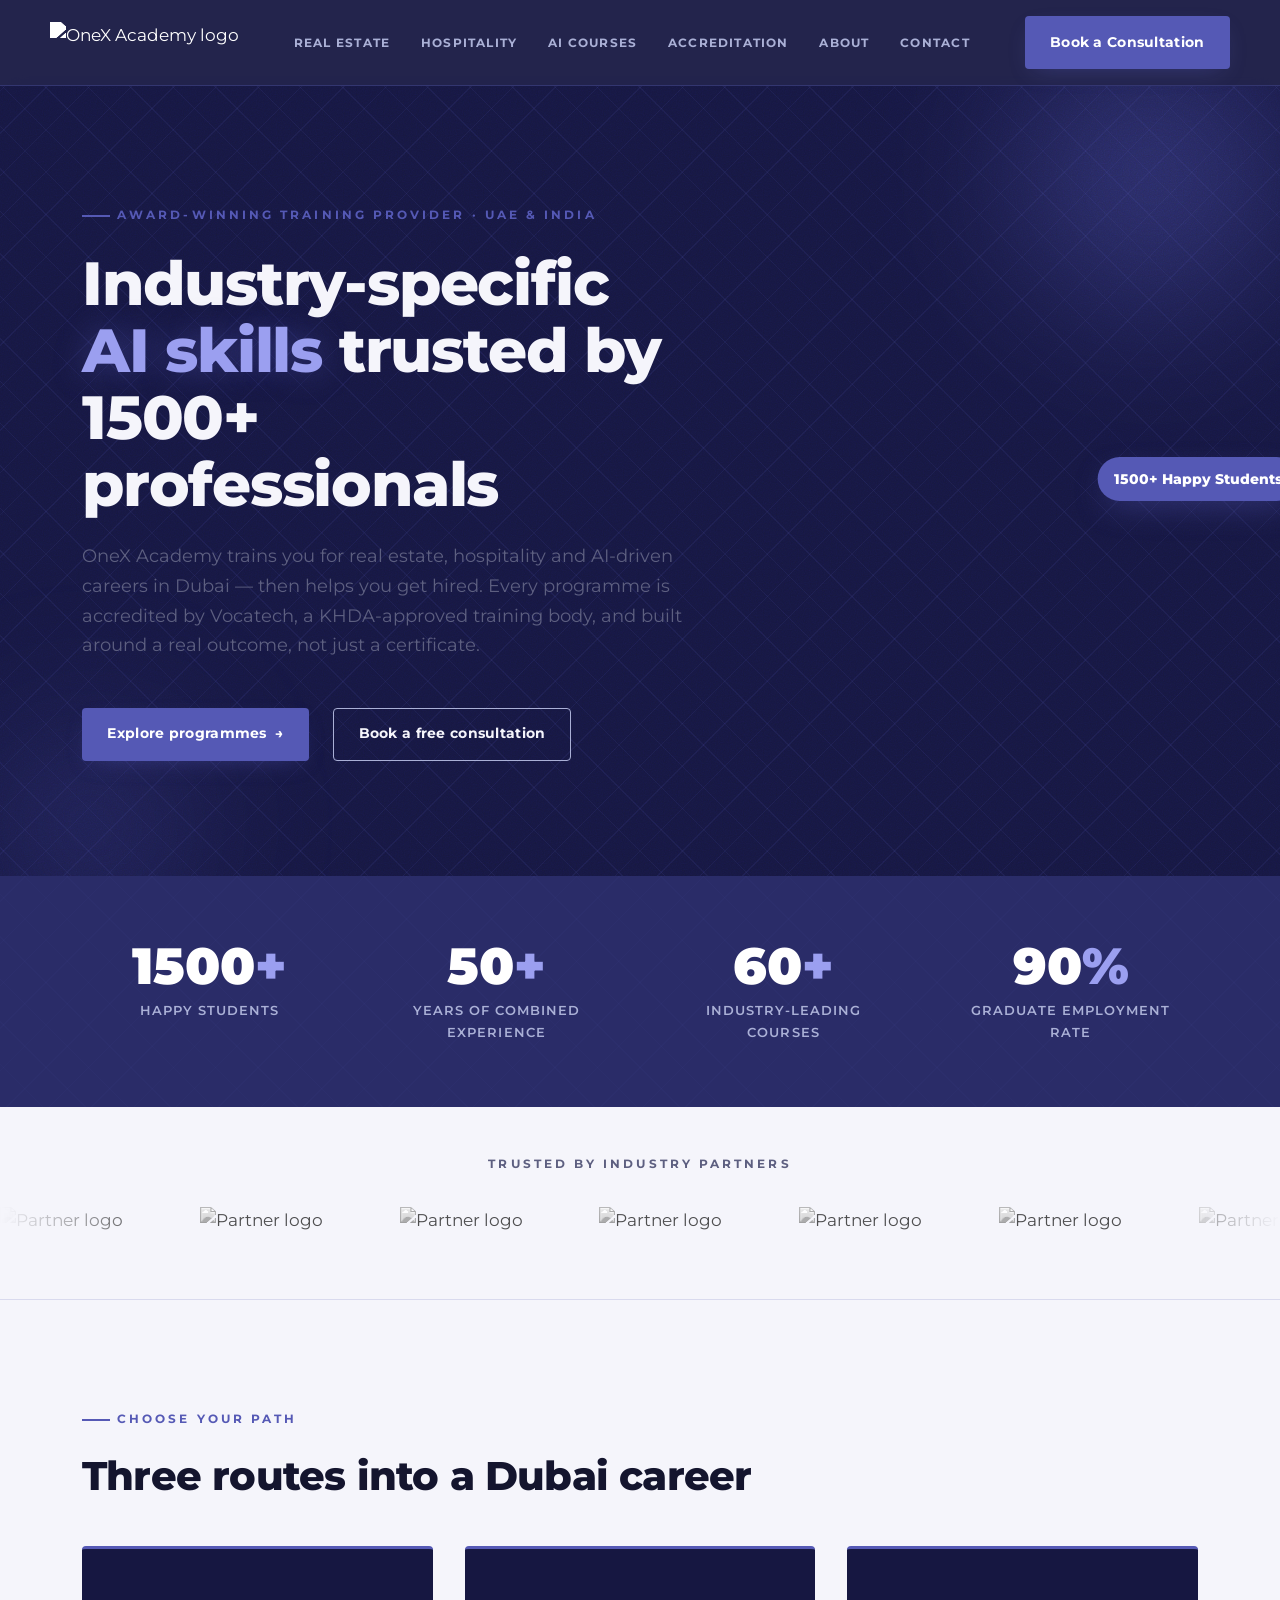
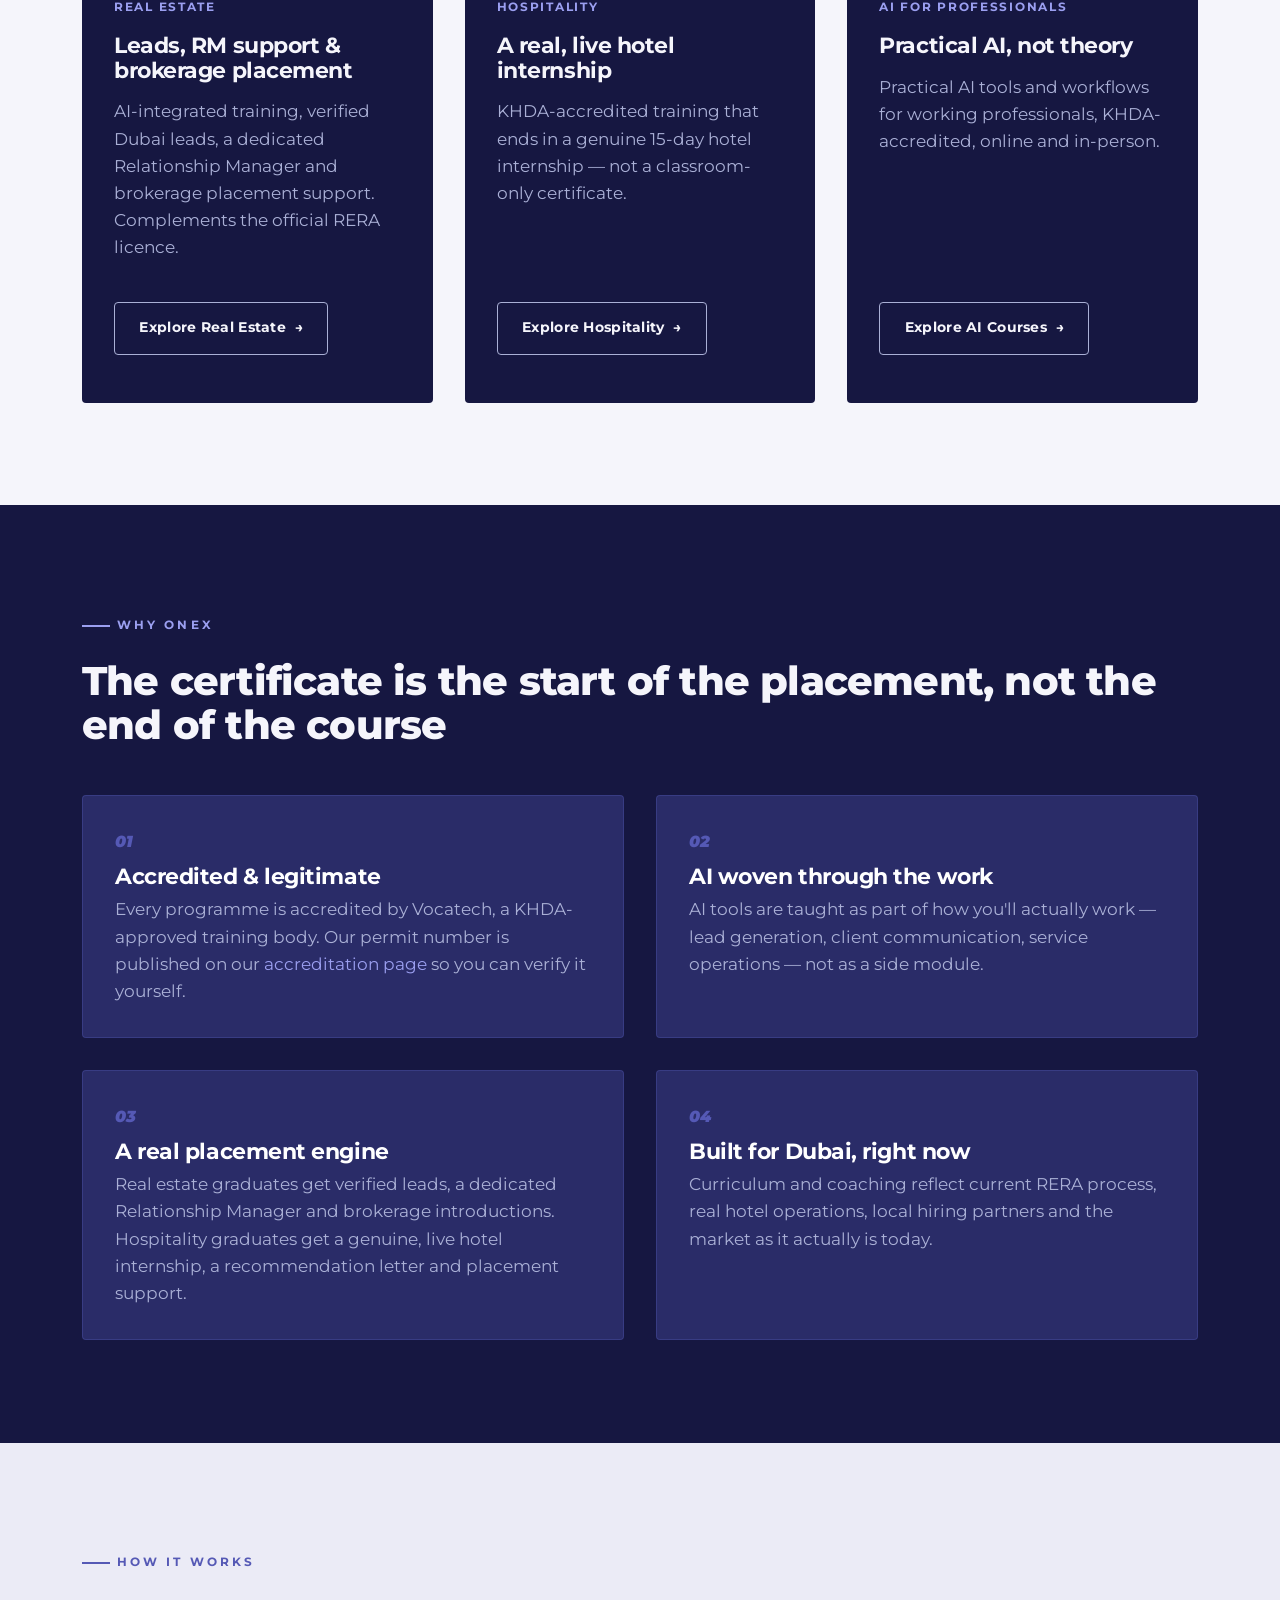
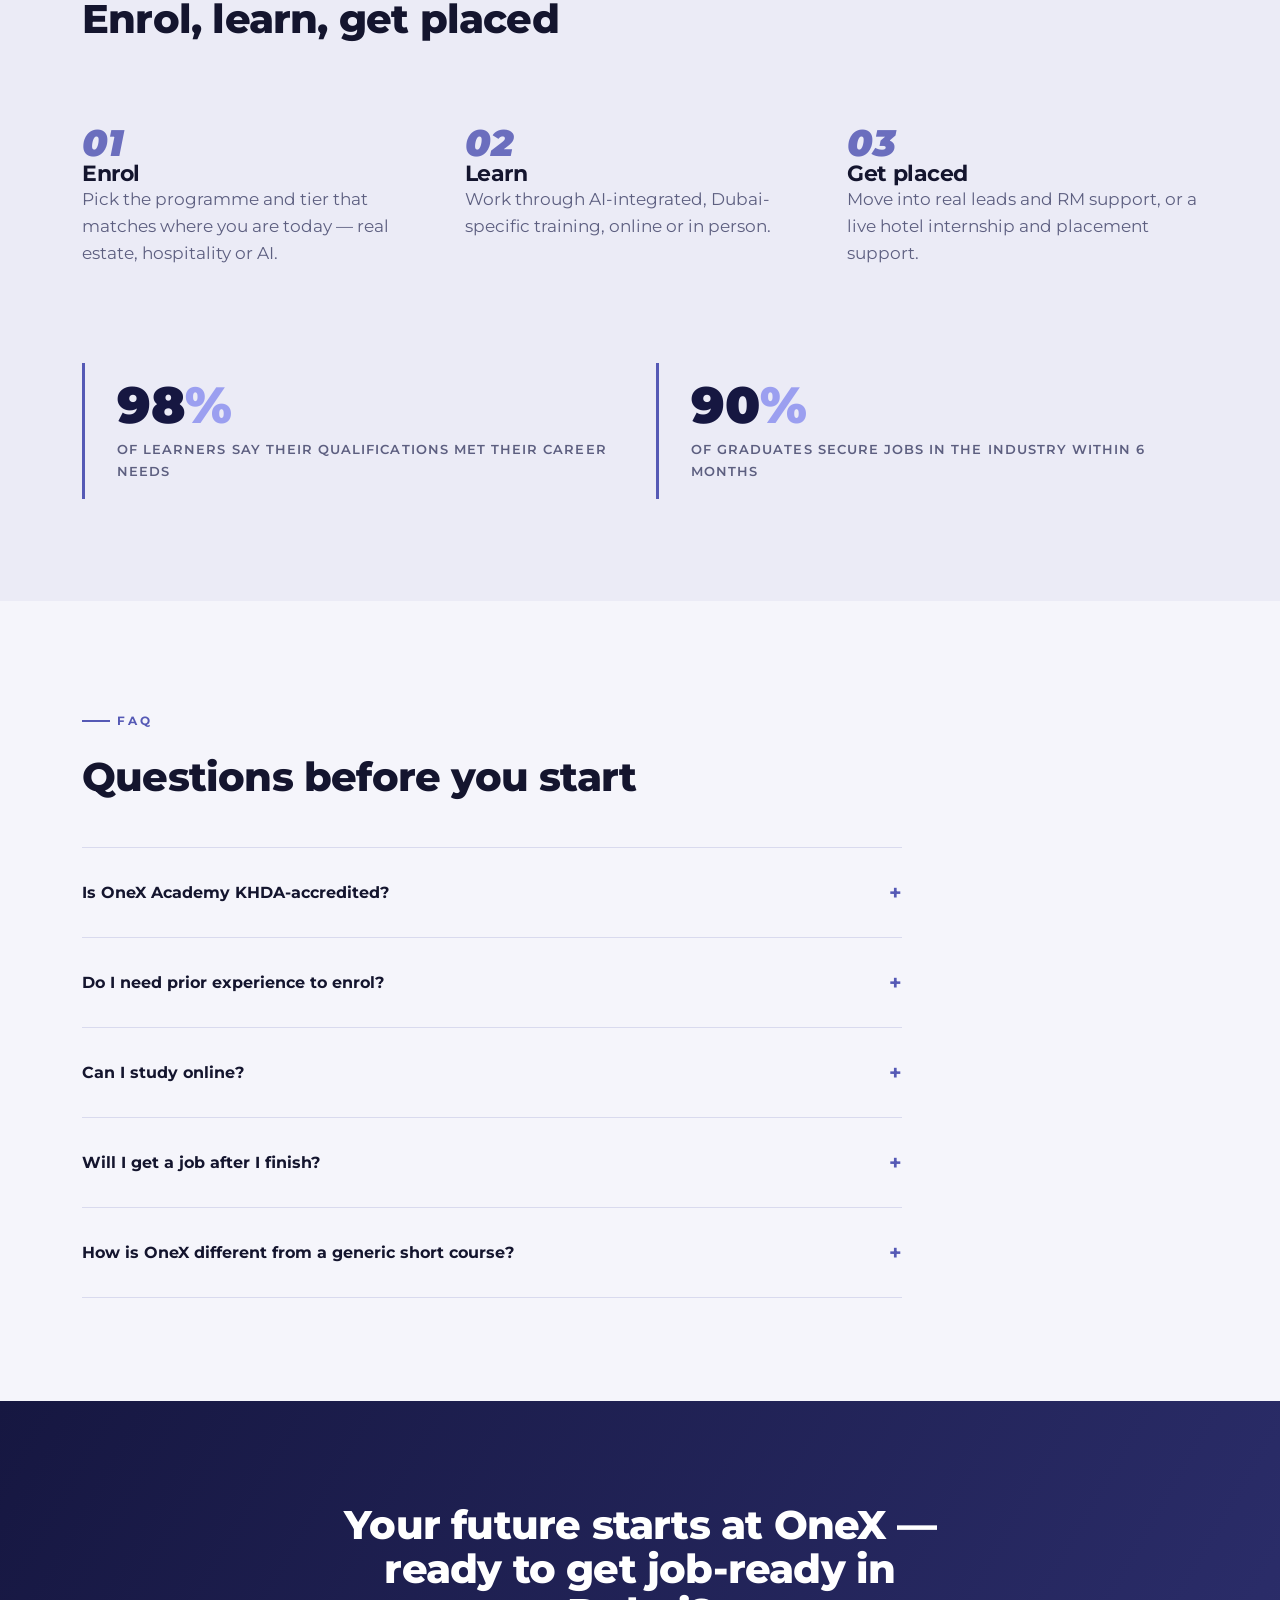
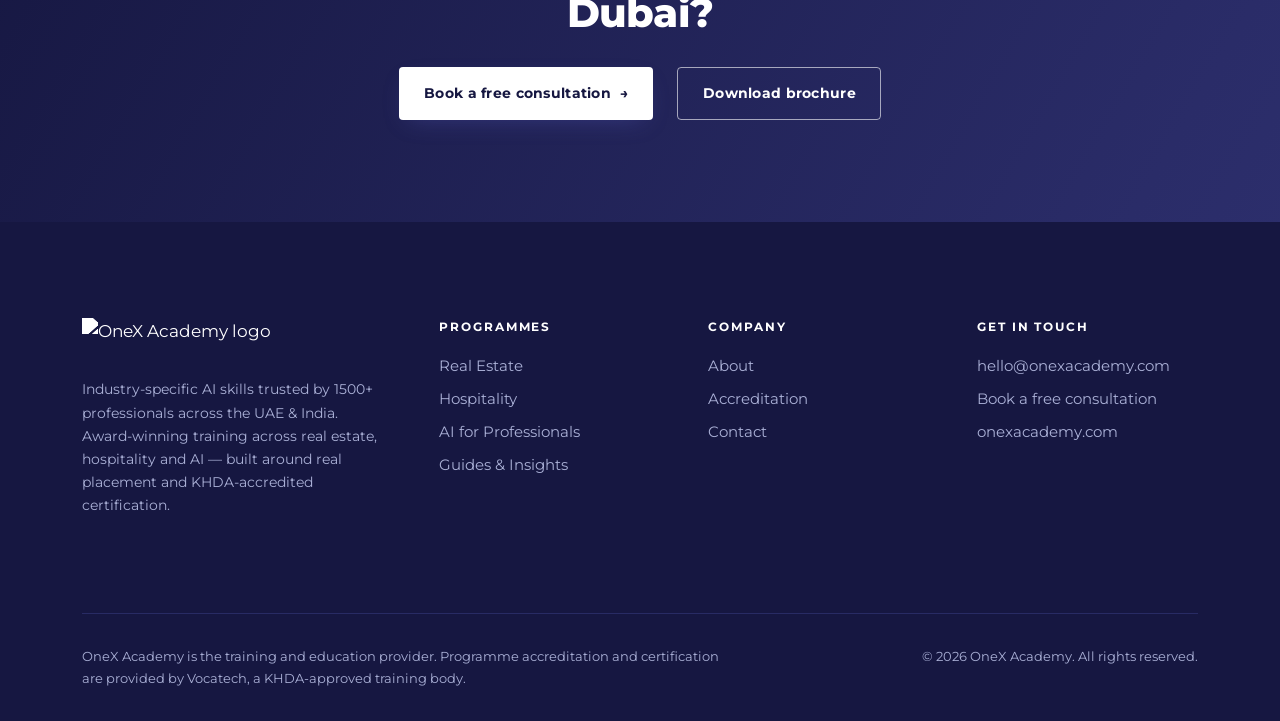
==== index.html @ 69a7a86c "OneX Academy website — brand-aligned static site Co-Authored-By: Claude Fable 5 <noreply@anthropic.c" ====
<!doctype html>
<html lang="en">
<head>
<meta charset="UTF-8">
<meta name="viewport" content="width=device-width, initial-scale=1.0">
<title>OneX Academy | AI-Integrated Career Training in Dubai</title>
<meta name="description" content="Industry-specific AI skills trusted by 1500+ professionals across UAE &amp; India. KHDA-accredited real estate, hospitality &amp; AI programmes built around real placement.">
<link rel="icon" href="https://onexacademy.com/images/favicon.png">
<link rel="stylesheet" href="style.css">
<script src="script.js" defer></script>
</head>
<body>
<a class="skip-link" href="#main">Skip to content</a>
<header class="site-header" data-include="header"></header>

<main id="main">

  <section class="hero">
    <div class="orb orb--1"></div>
    <div class="orb orb--2"></div>
    <div class="container">
      <div class="hero-split">
        <div class="hero-fade">
          <p class="eyebrow">Award-winning training provider &middot; UAE &amp; India</p>
          <h1>Industry-specific <span class="glow">AI skills</span> trusted by 1500+ professionals</h1>
          <p class="lede">OneX Academy trains you for real estate, hospitality and AI-driven careers in Dubai &mdash; then helps you get hired. Every programme is accredited by Vocatech, a KHDA-approved training body, and built around a real outcome, not just a certificate.</p>
          <div class="btn-row">
            <a href="#programmes" class="btn btn--primary">Explore programmes <span class="arrow">&rarr;</span></a>
            <a href="/contact/" class="btn btn--ghost btn--on-ink">Book a free consultation</a>
          </div>
        </div>
        <div class="collage" aria-hidden="true">
          <img src="https://onexacademy.com/images/local-img-1.jpg" alt="OneX Academy learner">
          <img src="https://onexacademy.com/images/local-img-2.jpg" alt="OneX Academy learner">
          <img src="https://onexacademy.com/images/local-img-3.jpg" alt="OneX Academy learner">
          <img src="https://onexacademy.com/images/local-img-4.jpg" alt="OneX Academy learner">
          <span class="collage-chip">1500+ Happy Students</span>
        </div>
      </div>
    </div>
  </section>

  <div class="stats-band">
    <div class="container">
      <div class="stats-grid">
        <div class="stat">
          <span class="stat-num" data-count="1500" data-suffix="+">0</span>
          <div class="stat-label">Happy Students</div>
        </div>
        <div class="stat">
          <span class="stat-num" data-count="50" data-suffix="+">0</span>
          <div class="stat-label">Years of Combined Experience</div>
        </div>
        <div class="stat">
          <span class="stat-num" data-count="60" data-suffix="+">0</span>
          <div class="stat-label">Industry-Leading Courses</div>
        </div>
        <div class="stat">
          <span class="stat-num" data-count="90" data-suffix="%">0</span>
          <div class="stat-label">Graduate Employment Rate</div>
        </div>
      </div>
    </div>
  </div>

  <div class="marquee-section">
    <p class="marquee-label">Trusted by industry partners</p>
    <div class="marquee">
      <div class="marquee-track">
        <img src="https://onexacademy.com/images/logos/2LLGJAN9Su5xnvdP0mO7WaakLE.avif" alt="Partner logo">
        <img src="https://onexacademy.com/images/logos/7DYwZzsOD9w3nuNopQseDdRPol0.avif" alt="Partner logo">
        <img src="https://onexacademy.com/images/logos/7okPY9uLtaUABIa65fkbFcCZ5M.avif" alt="Partner logo">
        <img src="https://onexacademy.com/images/logos/HprYo8qXD6JAEGd5ZKyovMvhvQ.avif" alt="Partner logo">
        <img src="https://onexacademy.com/images/logos/RRk6A4hr2C3kpwdjB2HQjfJCi8c.avif" alt="Partner logo">
        <img src="https://onexacademy.com/images/logos/VwDMI57fQbafTIJjmjP9JDM3e4.avif" alt="Partner logo">
        <img src="https://onexacademy.com/images/logos/i9Lo1n9FhMLwgrqH4W34dITZVe0.avif" alt="Partner logo">
        <img src="https://onexacademy.com/images/logos/pnt0dQxakAoWfk3PSXh8glV2jF8.avif" alt="Partner logo">
        <img src="https://onexacademy.com/images/logos/r4QSqPxVKUVqkVQyEAzOQJcaE.avif" alt="Partner logo">
        <img src="https://onexacademy.com/images/logos/2LLGJAN9Su5xnvdP0mO7WaakLE.avif" alt="" aria-hidden="true">
        <img src="https://onexacademy.com/images/logos/7DYwZzsOD9w3nuNopQseDdRPol0.avif" alt="" aria-hidden="true">
        <img src="https://onexacademy.com/images/logos/7okPY9uLtaUABIa65fkbFcCZ5M.avif" alt="" aria-hidden="true">
        <img src="https://onexacademy.com/images/logos/HprYo8qXD6JAEGd5ZKyovMvhvQ.avif" alt="" aria-hidden="true">
        <img src="https://onexacademy.com/images/logos/RRk6A4hr2C3kpwdjB2HQjfJCi8c.avif" alt="" aria-hidden="true">
        <img src="https://onexacademy.com/images/logos/VwDMI57fQbafTIJjmjP9JDM3e4.avif" alt="" aria-hidden="true">
        <img src="https://onexacademy.com/images/logos/i9Lo1n9FhMLwgrqH4W34dITZVe0.avif" alt="" aria-hidden="true">
        <img src="https://onexacademy.com/images/logos/pnt0dQxakAoWfk3PSXh8glV2jF8.avif" alt="" aria-hidden="true">
        <img src="https://onexacademy.com/images/logos/r4QSqPxVKUVqkVQyEAzOQJcaE.avif" alt="" aria-hidden="true">
      </div>
    </div>
  </div>

  <section id="programmes" class="reveal">
    <div class="container">
      <p class="eyebrow">Choose your path</p>
      <h2>Three routes into a Dubai career</h2>
      <div class="grid grid--3 reveal-stagger is-visible" style="margin-top:var(--sp-6);">
        <article class="program-card">
          <span class="tag">Real Estate</span>
          <h3>Leads, RM support &amp; brokerage placement</h3>
          <p>AI-integrated training, verified Dubai leads, a dedicated Relationship Manager and brokerage placement support. Complements the official RERA licence.</p>
          <a href="/real-estate-courses-dubai/" class="btn btn--ghost btn--on-ink">Explore Real Estate <span class="arrow">&rarr;</span></a>
        </article>
        <article class="program-card">
          <span class="tag">Hospitality</span>
          <h3>A real, live hotel internship</h3>
          <p>KHDA-accredited training that ends in a genuine 15-day hotel internship &mdash; not a classroom-only certificate.</p>
          <a href="/hospitality-course-dubai/" class="btn btn--ghost btn--on-ink">Explore Hospitality <span class="arrow">&rarr;</span></a>
        </article>
        <article class="program-card">
          <span class="tag">AI for Professionals</span>
          <h3>Practical AI, not theory</h3>
          <p>Practical AI tools and workflows for working professionals, KHDA-accredited, online and in-person.</p>
          <a href="/ai-courses-dubai/" class="btn btn--ghost btn--on-ink">Explore AI Courses <span class="arrow">&rarr;</span></a>
        </article>
      </div>
    </div>
  </section>

  <section class="section--ink reveal">
    <div class="container">
      <p class="eyebrow">Why OneX</p>
      <h2>The certificate is the start of the placement, not the end of the course</h2>
      <div class="grid grid--2 reveal-stagger is-visible" style="margin-top:var(--sp-6);">
        <div class="pillar" style="background:var(--ink-2);border-color:rgba(85,89,181,0.35);">
          <span class="num">01</span>
          <h3 style="color:#fff;">Accredited &amp; legitimate</h3>
          <p style="color:var(--muted-on-ink);">Every programme is accredited by Vocatech, a KHDA-approved training body. Our permit number is published on our <a href="/accreditation/" style="color:var(--accent-light);">accreditation page</a> so you can verify it yourself.</p>
        </div>
        <div class="pillar" style="background:var(--ink-2);border-color:rgba(85,89,181,0.35);">
          <span class="num">02</span>
          <h3 style="color:#fff;">AI woven through the work</h3>
          <p style="color:var(--muted-on-ink);">AI tools are taught as part of how you'll actually work &mdash; lead generation, client communication, service operations &mdash; not as a side module.</p>
        </div>
        <div class="pillar" style="background:var(--ink-2);border-color:rgba(85,89,181,0.35);">
          <span class="num">03</span>
          <h3 style="color:#fff;">A real placement engine</h3>
          <p style="color:var(--muted-on-ink);">Real estate graduates get verified leads, a dedicated Relationship Manager and brokerage introductions. Hospitality graduates get a genuine, live hotel internship, a recommendation letter and placement support.</p>
        </div>
        <div class="pillar" style="background:var(--ink-2);border-color:rgba(85,89,181,0.35);">
          <span class="num">04</span>
          <h3 style="color:#fff;">Built for Dubai, right now</h3>
          <p style="color:var(--muted-on-ink);">Curriculum and coaching reflect current RERA process, real hotel operations, local hiring partners and the market as it actually is today.</p>
        </div>
      </div>
    </div>
  </section>

  <section class="section--sand2 reveal">
    <div class="container">
      <p class="eyebrow">How it works</p>
      <h2>Enrol, learn, get placed</h2>
      <div class="steps" style="margin-top:var(--sp-7);">
        <div class="step">
          <h3>Enrol</h3>
          <p style="color:var(--muted-on-paper);">Pick the programme and tier that matches where you are today &mdash; real estate, hospitality or AI.</p>
        </div>
        <div class="step">
          <h3>Learn</h3>
          <p style="color:var(--muted-on-paper);">Work through AI-integrated, Dubai-specific training, online or in person.</p>
        </div>
        <div class="step">
          <h3>Get placed</h3>
          <p style="color:var(--muted-on-paper);">Move into real leads and RM support, or a live hotel internship and placement support.</p>
        </div>
      </div>

      <div class="grid grid--2" style="margin-top:var(--sp-7);">
        <div class="stat" style="text-align:left;border-left:3px solid var(--accent);padding-left:var(--sp-5);">
          <span class="stat-num" data-count="98" data-suffix="%" style="color:var(--ink);">0</span>
          <div class="stat-label" style="color:var(--muted-on-paper);">Of learners say their qualifications met their career needs</div>
        </div>
        <div class="stat" style="text-align:left;border-left:3px solid var(--accent);padding-left:var(--sp-5);">
          <span class="stat-num" data-count="90" data-suffix="%" style="color:var(--ink);">0</span>
          <div class="stat-label" style="color:var(--muted-on-paper);">Of graduates secure jobs in the industry within 6 months</div>
        </div>
      </div>
    </div>
  </section>

  <section class="reveal">
    <div class="container">
      <p class="eyebrow">FAQ</p>
      <h2>Questions before you start</h2>
      <div class="faq" style="margin-top:var(--sp-6);">
        <div class="faq-item" data-open="false">
          <button class="faq-q"><span>Is OneX Academy KHDA-accredited?</span><span class="plus">+</span></button>
          <div class="faq-a"><p>Yes. Programmes are accredited by Vocatech, a KHDA-approved training body. See our accreditation page for the permit number and full detail.</p></div>
        </div>
        <div class="faq-item" data-open="false">
          <button class="faq-q"><span>Do I need prior experience to enrol?</span><span class="plus">+</span></button>
          <div class="faq-a"><p>No. Our entry-level programmes in real estate and hospitality are built for career-changers with no prior industry background.</p></div>
        </div>
        <div class="faq-item" data-open="false">
          <button class="faq-q"><span>Can I study online?</span><span class="plus">+</span></button>
          <div class="faq-a"><p>Most programmes have an online or hybrid option. The Real Estate In-Person Intensive and the Hotel Career Immersion require time on the ground in Dubai.</p></div>
        </div>
        <div class="faq-item" data-open="false">
          <button class="faq-q"><span>Will I get a job after I finish?</span><span class="plus">+</span></button>
          <div class="faq-a"><p>We don't guarantee jobs, deals or income. What we provide is real placement support &mdash; verified leads and a Relationship Manager for real estate, a live internship and recommendation letter for hospitality &mdash; designed to put you in the strongest possible position.</p></div>
        </div>
        <div class="faq-item" data-open="false">
          <button class="faq-q"><span>How is OneX different from a generic short course?</span><span class="plus">+</span></button>
          <div class="faq-a"><p>Most KHDA short courses stop at the certificate. OneX pairs the certificate with a real placement mechanism &mdash; leads and RM support, or a live hotel internship &mdash; so the programme doesn't end when the course does.</p></div>
        </div>
      </div>
    </div>
  </section>

  <section class="cta-band reveal">
    <div class="container">
      <h2>Your future starts at OneX &mdash; ready to get job-ready in Dubai?</h2>
      <div class="btn-row">
        <a href="/contact/" class="btn btn--primary">Book a free consultation <span class="arrow">&rarr;</span></a>
        <a href="/contact/" class="btn btn--ghost">Download brochure</a>
      </div>
    </div>
  </section>

</main>

<footer class="site-footer" data-include="footer"></footer>
</body>
</html>
---- style.css ----
/* ==========================================================================
   OneX Academy — Design System v2 (live-brand aligned)
   Brand: ONE-X ACADEMY wordmark, deep indigo palette from onexacademy.com
   (#161741 / #2a2c68 / #3e418f / #5559b5), Montserrat.
   Aesthetic: kinetic editorial — animated counters, marquees, glow accents.
   ========================================================================== */

@import url('https://fonts.googleapis.com/css2?family=Montserrat:ital,wght@0,300;0,400;0,500;0,600;0,700;0,800;0,900;1,400;1,600&display=swap');

:root {
  /* Palette — from onexacademy.com :root */
  --ink: #161741;
  --ink-2: #2a2c68;
  --ink-3: #3e418f;
  --accent: #5559b5;
  --accent-light: #9b9ff0;
  --accent-glow: rgba(85, 89, 181, 0.45);
  --paper: #f5f5fb;
  --paper-2: #ebebf6;
  --paper-3: #d9daee;
  --ink-text: #14152e;
  --paper-text: #f5f5fb;
  --muted-on-ink: #aab0d6;
  --muted-on-paper: #5d5f80;

  /* Type */
  --font-display: 'Montserrat', ui-sans-serif, system-ui, sans-serif;
  --font-body: 'Montserrat', ui-sans-serif, system-ui, sans-serif;

  /* Spacing scale */
  --sp-1: 0.25rem;
  --sp-2: 0.5rem;
  --sp-3: 1rem;
  --sp-4: 1.5rem;
  --sp-5: 2rem;
  --sp-6: 3rem;
  --sp-7: 4.5rem;
  --sp-8: 6rem;
  --sp-9: 8rem;

  --section-pad: clamp(4rem, 8vw, 8rem);
  --container-w: 1180px;

  --radius: 4px;
  --ease: cubic-bezier(0.16, 1, 0.3, 1);

  /* decorative grid + grain, CSS-only (no image assets) */
  --lattice:
    repeating-linear-gradient(45deg, rgba(85,89,181,0.10) 0 1px, transparent 1px 30px),
    repeating-linear-gradient(-45deg, rgba(85,89,181,0.10) 0 1px, transparent 1px 30px);
  --grain: url("data:image/svg+xml,%3Csvg xmlns='http://www.w3.org/2000/svg' width='140' height='140'%3E%3Cfilter id='n'%3E%3CfeTurbulence type='fractalNoise' baseFrequency='0.85' numOctaves='2' stitchTiles='stitch'/%3E%3C/filter%3E%3Crect width='100%25' height='100%25' filter='url(%23n)'/%3E%3C/svg%3E");
}

/* ---------- reset ---------- */
*, *::before, *::after { box-sizing: border-box; }
html { scroll-behavior: smooth; }
body {
  margin: 0;
  font-family: var(--font-body);
  background: var(--paper);
  color: var(--ink-text);
  line-height: 1.65;
  font-size: 16.5px;
  -webkit-font-smoothing: antialiased;
  overflow-x: hidden;
}
img { max-width: 100%; display: block; }
a { color: inherit; text-decoration: none; }
ul { margin: 0; padding: 0; list-style: none; }
h1, h2, h3, h4 { font-family: var(--font-display); margin: 0; font-weight: 800; letter-spacing: -0.02em; line-height: 1.1; }
p { margin: 0 0 var(--sp-4); }
button { font-family: inherit; cursor: pointer; }

.container { max-width: var(--container-w); margin: 0 auto; padding: 0 var(--sp-5); }
@media (max-width: 640px) { .container { padding: 0 var(--sp-4); } }

section { padding: var(--section-pad) 0; position: relative; }

.section--ink { background: var(--ink); color: var(--paper-text); }
.section--sand2 { background: var(--paper-2); }

/* ---------- scroll progress bar ---------- */
.scroll-progress {
  position: fixed; top: 0; left: 0; height: 3px; width: 0;
  background: linear-gradient(90deg, var(--accent), var(--accent-light));
  z-index: 300; box-shadow: 0 0 12px var(--accent-glow);
  transition: width 0.1s linear;
}

/* ---------- eyebrow ---------- */
.eyebrow {
  display: inline-flex;
  align-items: center;
  gap: 0.6em;
  font-weight: 700;
  font-size: 0.74rem;
  letter-spacing: 0.26em;
  text-transform: uppercase;
  color: var(--accent);
  margin-bottom: var(--sp-4);
}
.eyebrow::before {
  content: '';
  width: 28px; height: 2px;
  background: var(--accent);
  display: inline-block;
}
.section--ink .eyebrow { color: var(--accent-light); }
.section--ink .eyebrow::before { background: var(--accent-light); }

/* ---------- headings ---------- */
h1 { font-size: clamp(2.3rem, 5vw, 3.8rem); }
h2 { font-size: clamp(1.8rem, 3.4vw, 2.5rem); }
h3 { font-size: clamp(1.15rem, 2vw, 1.4rem); font-weight: 700; }
.lede { font-size: clamp(1rem, 1.4vw, 1.18rem); color: var(--muted-on-paper); max-width: 62ch; font-weight: 400; }
.section--ink .lede { color: var(--muted-on-ink); }

/* ---------- buttons ---------- */
.btn {
  display: inline-flex;
  align-items: center;
  gap: 0.6em;
  padding: 0.95em 1.7em;
  font-weight: 700;
  font-size: 0.9rem;
  letter-spacing: 0.02em;
  border: 1px solid transparent;
  border-radius: var(--radius);
  transition: transform 0.35s var(--ease), background 0.3s, color 0.3s, border-color 0.3s, box-shadow 0.35s;
  white-space: nowrap;
  position: relative;
  overflow: hidden;
}
.btn::after {
  content: '';
  position: absolute; top: 0; left: -80%;
  width: 50%; height: 100%;
  background: linear-gradient(105deg, transparent, rgba(255,255,255,0.35), transparent);
  transform: skewX(-20deg);
  transition: left 0.6s var(--ease);
}
.btn:hover::after { left: 130%; }
.btn .arrow { transition: transform 0.35s var(--ease); }
.btn:hover .arrow { transform: translateX(5px); }
.btn:hover { transform: translateY(-2px); }

.btn--primary { background: var(--accent); color: #fff; box-shadow: 0 8px 24px -10px var(--accent-glow); }
.btn--primary:hover { background: var(--ink-3); box-shadow: 0 14px 30px -10px var(--accent-glow); }
.btn--ghost { border-color: currentColor; color: inherit; }
.btn--ghost:hover { background: rgba(85,89,181,0.10); }
.btn--on-ink.btn--ghost { border-color: var(--muted-on-ink); }
.btn--on-ink.btn--ghost:hover { border-color: var(--accent-light); color: var(--accent-light); }

.btn-row { display: flex; gap: var(--sp-4); flex-wrap: wrap; align-items: center; }

/* ---------- header / nav ---------- */
.site-header {
  position: sticky; top: 0; z-index: 100;
  background: rgba(22, 23, 65, 0.94);
  backdrop-filter: blur(12px);
  border-bottom: 1px solid rgba(85,89,181,0.35);
}
.nav-row { display: flex; align-items: center; justify-content: space-between; padding: var(--sp-3) 0; gap: var(--sp-4); }
.logo { display: flex; align-items: center; }
.logo img {
  height: 42px; width: auto;
  filter: brightness(0) invert(1); /* official navy wordmark, inverted white for the dark header */
  transition: transform 0.4s var(--ease);
}
.logo:hover img { transform: scale(1.04); }

.nav-links { display: flex; gap: clamp(1rem, 2.4vw, 2.6rem); align-items: center; }
.nav-links a {
  font-size: 0.76rem; letter-spacing: 0.1em; text-transform: uppercase; font-weight: 700;
  color: var(--muted-on-ink); position: relative; padding: 0.4em 0;
}
.nav-links a::after {
  content: ''; position: absolute; left: 0; right: 100%; bottom: -2px; height: 2px;
  background: var(--accent-light); transition: right 0.3s var(--ease);
}
.nav-links a:hover, .nav-links a[aria-current="page"] { color: #fff; }
.nav-links a:hover::after, .nav-links a[aria-current="page"]::after { right: 0; }

.nav-cta { display: flex; align-items: center; gap: var(--sp-4); }
.nav-toggle { display: none; background: none; border: none; padding: 0.6rem 0.4rem; }
.nav-toggle span, .nav-toggle span::before, .nav-toggle span::after {
  content: ''; display: block; width: 22px; height: 2px; background: #fff; position: relative; transition: 0.3s;
}
.nav-toggle span::before { position: absolute; top: -7px; }
.nav-toggle span::after { position: absolute; top: 7px; }

@media (max-width: 900px) {
  .nav-links { position: fixed; inset: 0 0 0 auto; width: min(320px, 80vw); height: 100vh;
    background: var(--ink); flex-direction: column; justify-content: center; align-items: flex-start;
    padding: var(--sp-6); gap: var(--sp-5); transform: translateX(100%); transition: transform 0.4s var(--ease);
    border-left: 1px solid rgba(85,89,181,0.35);
  }
  .nav-links.is-open { transform: translateX(0); }
  .nav-toggle { display: block; }
  .nav-cta .btn--primary { padding: 0.7em 1.1em; font-size: 0.8rem; }
  .logo img { height: 34px; }
}

/* ---------- hero ---------- */
.hero {
  position: relative;
  background: var(--ink);
  color: var(--paper-text);
  overflow: hidden;
  padding: clamp(4rem, 9vw, 7rem) 0 clamp(5rem, 9vw, 7.5rem);
}
.hero::before {
  content: '';
  position: absolute; inset: -50% -20%;
  background-image: var(--lattice);
  animation: latticeDrift 40s linear infinite;
  pointer-events: none;
}
@keyframes latticeDrift {
  from { transform: translate3d(0,0,0); }
  to { transform: translate3d(60px, 60px, 0); }
}
.hero::after {
  content: '';
  position: absolute; inset: 0;
  background-image: var(--grain);
  opacity: 0.3;
  mix-blend-mode: overlay;
  pointer-events: none;
}
.hero .container { position: relative; z-index: 2; }

/* floating gradient orbs */
.orb {
  position: absolute; border-radius: 50%; filter: blur(70px); opacity: 0.55;
  pointer-events: none; z-index: 0;
}
.orb--1 { width: 420px; height: 420px; background: radial-gradient(circle, var(--accent), transparent 65%); top: -120px; right: -80px; animation: orbFloat 11s ease-in-out infinite alternate; }
.orb--2 { width: 300px; height: 300px; background: radial-gradient(circle, var(--ink-3), transparent 65%); bottom: -100px; left: -60px; animation: orbFloat 14s ease-in-out infinite alternate-reverse; }
@keyframes orbFloat {
  from { transform: translate3d(0, 0, 0) scale(1); }
  to { transform: translate3d(40px, 30px, 0) scale(1.15); }
}

.hero h1 { max-width: 17ch; }
.hero h1 .glow { color: var(--accent-light); text-shadow: 0 0 32px var(--accent-glow); }
.hero .lede { margin-top: var(--sp-4); margin-bottom: var(--sp-6); }

.hero-fade > * { opacity: 0; transform: translateY(18px); animation: fadeUp 0.9s var(--ease) forwards; }
.hero-fade > *:nth-child(1) { animation-delay: 0.05s; }
.hero-fade > *:nth-child(2) { animation-delay: 0.18s; }
.hero-fade > *:nth-child(3) { animation-delay: 0.31s; }
.hero-fade > *:nth-child(4) { animation-delay: 0.44s; }
.hero-fade > *:nth-child(5) { animation-delay: 0.57s; }
@keyframes fadeUp { to { opacity: 1; transform: translateY(0); } }

.hero--small { padding: clamp(3.5rem, 7vw, 5rem) 0 clamp(3.5rem, 6vw, 4.5rem); }
.hero--small h1 { max-width: 24ch; }

/* hero split layout w/ photo collage */
.hero-split { display: grid; grid-template-columns: 1.15fr 0.85fr; gap: var(--sp-7); align-items: center; }
@media (max-width: 900px) { .hero-split { grid-template-columns: 1fr; } }

.collage { position: relative; aspect-ratio: 1/1; max-width: 440px; margin-left: auto; }
@media (max-width: 900px) { .collage { margin: 0 auto; max-width: 360px; } }
.collage img {
  position: absolute; width: 52%; aspect-ratio: 4/5; object-fit: cover;
  border-radius: 6px; border: 2px solid rgba(155,159,240,0.4);
  box-shadow: 0 24px 48px -20px rgba(0,0,0,0.6);
  animation: collageFloat 7s ease-in-out infinite alternate;
}
.collage img:nth-child(1) { top: 0; left: 0; z-index: 2; }
.collage img:nth-child(2) { top: 12%; right: 0; z-index: 1; animation-delay: 1.2s; }
.collage img:nth-child(3) { bottom: 0; left: 8%; z-index: 3; animation-delay: 2.4s; }
.collage img:nth-child(4) { bottom: 6%; right: 6%; z-index: 2; animation-delay: 3.6s; }
@keyframes collageFloat {
  from { transform: translateY(0); }
  to { transform: translateY(-12px); }
}
.collage .collage-chip {
  position: absolute; z-index: 5; left: 50%; top: 50%; transform: translate(-50%, -50%);
  background: var(--accent); color: #fff; font-weight: 800; font-size: 0.9rem;
  padding: 0.7em 1.1em; border-radius: 999px; box-shadow: 0 12px 32px -8px var(--accent-glow);
  white-space: nowrap; animation: chipPulse 3s ease-in-out infinite;
}
@keyframes chipPulse {
  0%, 100% { transform: translate(-50%, -50%) scale(1); }
  50% { transform: translate(-50%, -50%) scale(1.07); }
}

/* ---------- breadcrumb ---------- */
.breadcrumb { font-size: 0.8rem; color: var(--muted-on-ink); margin-bottom: var(--sp-4); letter-spacing: 0.02em; }
.breadcrumb a { color: var(--muted-on-ink); border-bottom: 1px solid rgba(255,255,255,0.25); }
.breadcrumb a:hover { color: var(--accent-light); border-color: var(--accent-light); }

/* ---------- stats counters ---------- */
.stats-band { background: var(--ink-2); color: var(--paper-text); padding: var(--sp-6) 0; position: relative; overflow: hidden; }
.stats-band::before { content: ''; position: absolute; inset: 0; background-image: var(--lattice); opacity: 0.5; }
.stats-grid { display: grid; grid-template-columns: repeat(4, 1fr); gap: var(--sp-5); position: relative; }
@media (max-width: 860px) { .stats-grid { grid-template-columns: repeat(2, 1fr); } }
.stat { text-align: center; padding: var(--sp-3); }
.stat .stat-num {
  font-size: clamp(2.2rem, 4vw, 3.2rem); font-weight: 900; color: #fff; line-height: 1;
  display: inline-block;
}
.stat .stat-num .suffix { color: var(--accent-light); }
.stat .stat-label { color: var(--muted-on-ink); font-size: 0.82rem; letter-spacing: 0.08em; text-transform: uppercase; font-weight: 600; margin-top: 0.6em; }

/* ---------- partner marquee ---------- */
.marquee-section { padding: var(--sp-6) 0; background: var(--paper); border-bottom: 1px solid var(--paper-3); }
.marquee-label { text-align: center; font-size: 0.74rem; letter-spacing: 0.26em; text-transform: uppercase; font-weight: 700; color: var(--muted-on-paper); margin-bottom: var(--sp-5); }
.marquee { overflow: hidden; position: relative; -webkit-mask-image: linear-gradient(90deg, transparent, #000 12%, #000 88%, transparent); mask-image: linear-gradient(90deg, transparent, #000 12%, #000 88%, transparent); }
.marquee-track { display: flex; gap: clamp(2.5rem, 6vw, 5rem); width: max-content; animation: marqueeScroll 32s linear infinite; align-items: center; }
.marquee:hover .marquee-track { animation-play-state: paused; }
.marquee-track img { height: 44px; width: auto; opacity: 0.75; filter: grayscale(1); transition: opacity 0.3s, filter 0.3s, transform 0.3s; }
.marquee-track img:hover { opacity: 1; filter: grayscale(0); transform: scale(1.08); }
@keyframes marqueeScroll { from { transform: translateX(0); } to { transform: translateX(-50%); } }

/* ---------- cards & grids ---------- */
.grid { display: grid; gap: var(--sp-5); }
.grid--3 { grid-template-columns: repeat(3, 1fr); }
.grid--2 { grid-template-columns: repeat(2, 1fr); }
@media (max-width: 860px) { .grid--3, .grid--2 { grid-template-columns: 1fr; } }

.pillar {
  background: var(--paper); border: 1px solid var(--paper-3);
  padding: var(--sp-5); position: relative; border-radius: var(--radius);
  transition: transform 0.4s var(--ease), box-shadow 0.4s var(--ease), border-color 0.4s;
}
.pillar:hover { transform: translateY(-5px); box-shadow: 0 22px 44px -22px rgba(22,23,65,0.35); border-color: var(--accent); }
.pillar .num { font-weight: 900; font-style: italic; font-size: 1rem; color: var(--accent); }
.pillar h3 { margin: var(--sp-2) 0 var(--sp-2); }
.pillar p { color: var(--muted-on-paper); margin-bottom: 0; }

.program-card {
  background: var(--ink); color: var(--paper-text);
  padding: var(--sp-6) var(--sp-5);
  border-top: 3px solid var(--accent);
  border-radius: var(--radius);
  display: flex; flex-direction: column; gap: var(--sp-3);
  transition: transform 0.4s var(--ease), box-shadow 0.4s var(--ease);
  position: relative; overflow: hidden;
}
.program-card::before {
  content: ''; position: absolute; top: -60%; right: -40%; width: 240px; height: 240px;
  background: radial-gradient(circle, var(--accent-glow), transparent 70%);
  opacity: 0; transition: opacity 0.5s;
}
.program-card:hover::before { opacity: 1; }
.program-card:hover { transform: translateY(-7px); box-shadow: 0 28px 56px -24px rgba(22,23,65,0.55); }
.program-card .tag { color: var(--accent-light); font-size: 0.76rem; letter-spacing: 0.14em; text-transform: uppercase; font-weight: 700; }
.program-card p { color: var(--muted-on-ink); flex-grow: 1; }
.program-card .btn { align-self: flex-start; }

/* ---------- boarding-pass tier cards ---------- */
.tiers { display: grid; grid-template-columns: repeat(3, 1fr); gap: var(--sp-5); align-items: stretch; }
@media (max-width: 980px) { .tiers { grid-template-columns: 1fr; } }
.tier {
  background: var(--paper); border: 1px solid var(--paper-3);
  display: flex; flex-direction: column;
  position: relative; border-radius: var(--radius);
  transition: transform 0.4s var(--ease), box-shadow 0.4s var(--ease);
}
.tier:hover { transform: translateY(-5px); box-shadow: 0 24px 48px -24px rgba(22,23,65,0.4); }
.tier--featured { border-color: var(--accent); box-shadow: 0 20px 44px -26px var(--accent-glow); }
.tier--featured::before {
  content: 'POPULAR'; position: absolute; top: -11px; left: 50%; transform: translateX(-50%);
  background: var(--accent); color: #fff; font-size: 0.62rem; font-weight: 800; letter-spacing: 0.2em;
  padding: 0.4em 1.2em; border-radius: 999px; z-index: 2;
}
.tier-head { padding: var(--sp-5) var(--sp-5) var(--sp-4); border-bottom: 1px dashed var(--paper-3); position: relative; }
.tier-head::after, .tier-head::before {
  content: ''; position: absolute; bottom: -8px; width: 16px; height: 16px; background: var(--paper-2);
  border-radius: 50%;
}
.tier-head::before { left: -8px; }
.tier-head::after { right: -8px; }
.tier--featured .tier-head::before { content: ''; top: auto; }
.tier-eyebrow { font-size: 0.72rem; letter-spacing: 0.16em; text-transform: uppercase; color: var(--accent); font-weight: 800; }
.tier-head h3 { margin-top: var(--sp-2); }
.tier-best { font-size: 0.88rem; color: var(--muted-on-paper); margin-top: var(--sp-2); }
.tier-body { padding: var(--sp-5); display: flex; flex-direction: column; gap: var(--sp-4); flex-grow: 1; }
.tier-list { display: flex; flex-direction: column; gap: 0.65em; }
.tier-list li { position: relative; padding-left: 1.5em; color: var(--ink-text); font-size: 0.92rem; }
.tier-list li::before { content: '—'; position: absolute; left: 0; color: var(--accent); }
.tier-body .btn { margin-top: auto; }

.upgrade-note {
  margin-top: var(--sp-5); padding: var(--sp-4) var(--sp-5);
  background: var(--paper-2); border-left: 3px solid var(--accent);
  font-size: 0.92rem; color: var(--muted-on-paper); border-radius: 0 var(--radius) var(--radius) 0;
}

/* ---------- two-col content blocks ---------- */
.split { display: grid; grid-template-columns: 1fr 1fr; gap: var(--sp-8); align-items: start; }
@media (max-width: 860px) { .split { grid-template-columns: 1fr; gap: var(--sp-6); } }

/* ---------- FAQ accordion ---------- */
.faq { border-top: 1px solid var(--paper-3); max-width: 820px; }
.faq-item { border-bottom: 1px solid var(--paper-3); }
.faq-q {
  width: 100%; display: flex; justify-content: space-between; align-items: center; gap: var(--sp-4);
  background: none; border: none; text-align: left; padding: var(--sp-5) 0;
  font-family: var(--font-display); font-size: 1rem; font-weight: 700; color: var(--ink-text);
  transition: color 0.3s;
}
.faq-q:hover { color: var(--accent); }
.faq-q .plus { font-size: 1.3rem; color: var(--accent); transition: transform 0.35s var(--ease); flex-shrink: 0; }
.faq-item[data-open="true"] .plus { transform: rotate(45deg); }
.faq-a { max-height: 0; overflow: hidden; transition: max-height 0.45s var(--ease); }
.faq-a p { color: var(--muted-on-paper); padding-bottom: var(--sp-5); max-width: 68ch; }

/* ---------- callouts ---------- */
.callout {
  border: 1px dashed var(--accent); background: rgba(85,89,181,0.07);
  padding: var(--sp-4) var(--sp-5); font-size: 0.9rem; color: var(--muted-on-paper);
  display: flex; gap: 0.8em; align-items: flex-start; border-radius: var(--radius);
}
.callout .dot { width: 8px; height: 8px; border-radius: 50%; background: var(--accent); margin-top: 0.5em; flex-shrink: 0; animation: dotBlink 2.4s ease-in-out infinite; }
@keyframes dotBlink { 0%, 100% { opacity: 1; } 50% { opacity: 0.35; } }
.section--ink .callout { color: var(--muted-on-ink); border-color: var(--accent-light); }

/* ---------- strip ---------- */
.strip { display: grid; grid-template-columns: repeat(3, 1fr); border: 1px solid var(--paper-3); border-radius: var(--radius); overflow: hidden; }
@media (max-width: 760px) { .strip { grid-template-columns: 1fr; } }
.strip > div { padding: var(--sp-6) var(--sp-5); border-left: 1px solid var(--paper-3); transition: background 0.3s; }
.strip > div:hover { background: rgba(85,89,181,0.05); }
.strip > div:first-child { border-left: none; }
.strip h4 { font-size: 1rem; color: var(--accent); margin-bottom: 0.5em; font-weight: 800; }
.strip p { color: var(--muted-on-paper); font-size: 0.92rem; margin: 0; }

/* ---------- steps ---------- */
.steps { display: grid; grid-template-columns: repeat(3, 1fr); gap: var(--sp-5); counter-reset: step; }
@media (max-width: 860px) { .steps { grid-template-columns: 1fr; } }
.step { position: relative; padding-top: var(--sp-6); }
.step::before {
  counter-increment: step; content: counter(step, decimal-leading-zero);
  font-weight: 900; font-style: italic; font-size: 2.3rem; color: var(--accent);
  position: absolute; top: 0; left: 0; opacity: 0.85;
}

/* ---------- team ---------- */
.team-grid { display: grid; grid-template-columns: repeat(3, 1fr); gap: var(--sp-5); }
@media (max-width: 860px) { .team-grid { grid-template-columns: 1fr; } }
.team-card {
  background: var(--paper); border: 1px solid var(--paper-3); border-radius: var(--radius);
  padding: var(--sp-6) var(--sp-5); text-align: center;
  transition: transform 0.4s var(--ease), box-shadow 0.4s var(--ease), border-color 0.4s;
}
.team-card:hover { transform: translateY(-5px); border-color: var(--accent); box-shadow: 0 22px 44px -22px rgba(22,23,65,0.35); }
.team-card .avatar {
  width: 88px; height: 88px; border-radius: 50%; margin: 0 auto var(--sp-4);
  background: linear-gradient(135deg, var(--ink-3), var(--accent));
  display: flex; align-items: center; justify-content: center;
  color: #fff; font-weight: 900; font-size: 1.6rem; letter-spacing: 0.02em;
  box-shadow: 0 12px 28px -10px var(--accent-glow);
}
.team-card h3 { font-size: 1.1rem; }
.team-card .role { color: var(--accent); font-size: 0.78rem; letter-spacing: 0.12em; text-transform: uppercase; font-weight: 700; margin-top: 0.5em; }

/* ---------- footer ---------- */
.site-footer { background: var(--ink); color: var(--muted-on-ink); padding: var(--sp-8) 0 var(--sp-5); }
.footer-grid { display: grid; grid-template-columns: 1.4fr 1fr 1fr 1fr; gap: var(--sp-6); padding-bottom: var(--sp-7); border-bottom: 1px solid rgba(85,89,181,0.3); }
@media (max-width: 780px) { .footer-grid { grid-template-columns: 1fr 1fr; } }
.footer-grid h5 { color: #fff; font-size: 0.74rem; letter-spacing: 0.16em; text-transform: uppercase; margin: 0 0 var(--sp-3); }
.footer-grid li { margin-bottom: 0.6em; font-size: 0.92rem; }
.footer-grid a { transition: color 0.25s, padding-left 0.25s; }
.footer-grid a:hover { color: var(--accent-light); padding-left: 4px; }
.footer-logo img { height: 36px; width: auto; filter: brightness(0) invert(1); margin-bottom: var(--sp-4); }
.footer-bottom { display: flex; justify-content: space-between; flex-wrap: wrap; gap: var(--sp-3); padding-top: var(--sp-5); font-size: 0.82rem; }
.footer-disclaimer { max-width: 620px; font-size: 0.85rem; line-height: 1.7; }

/* ---------- CTA band ---------- */
.cta-band {
  background: linear-gradient(120deg, var(--ink) 0%, var(--ink-2) 45%, var(--ink-3) 100%);
  background-size: 200% 200%;
  animation: gradientShift 10s ease infinite;
  color: #fff; text-align: center; overflow: hidden;
}
@keyframes gradientShift {
  0%, 100% { background-position: 0% 50%; }
  50% { background-position: 100% 50%; }
}
.cta-band h2 { max-width: 22ch; margin: 0 auto var(--sp-5); }
.cta-band .btn-row { justify-content: center; }
.cta-band .btn--primary { background: #fff; color: var(--ink); }
.cta-band .btn--primary:hover { background: var(--accent-light); color: var(--ink); }
.cta-band .btn--ghost { border-color: rgba(255,255,255,0.6); color: #fff; }
.cta-band .btn--ghost:hover { border-color: #fff; background: rgba(255,255,255,0.1); }

/* ---------- reveal on scroll ---------- */
.reveal { opacity: 0; transform: translateY(28px); transition: opacity 0.8s var(--ease), transform 0.8s var(--ease); }
.reveal.is-visible { opacity: 1; transform: translateY(0); }
.reveal-stagger > * { opacity: 0; transform: translateY(24px); transition: opacity 0.7s var(--ease), transform 0.7s var(--ease); }
.reveal-stagger.is-visible > * { opacity: 1; transform: translateY(0); }
.reveal-stagger.is-visible > *:nth-child(1) { transition-delay: 0.05s; }
.reveal-stagger.is-visible > *:nth-child(2) { transition-delay: 0.15s; }
.reveal-stagger.is-visible > *:nth-child(3) { transition-delay: 0.25s; }
.reveal-stagger.is-visible > *:nth-child(4) { transition-delay: 0.35s; }
.reveal-stagger.is-visible > *:nth-child(5) { transition-delay: 0.45s; }
.reveal-stagger.is-visible > *:nth-child(6) { transition-delay: 0.55s; }

/* ---------- misc content ---------- */
.prose h2 { margin-top: var(--sp-7); margin-bottom: var(--sp-3); }
.prose h2:first-child { margin-top: 0; }
.prose h3 { margin-top: var(--sp-5); margin-bottom: var(--sp-2); }
.prose ul { margin: var(--sp-3) 0 var(--sp-4); }
.prose ul li { position: relative; padding-left: 1.4em; margin-bottom: 0.5em; color: var(--muted-on-paper); }
.prose ul li::before { content: '—'; position: absolute; left: 0; color: var(--accent); }
.prose a { color: var(--accent); border-bottom: 1px solid var(--paper-3); transition: border-color 0.25s; }
.prose a:hover { border-color: var(--accent); }
.prose p { color: var(--ink-text); }

.badge {
  display: inline-block; font-size: 0.68rem; letter-spacing: 0.12em; text-transform: uppercase; font-weight: 800;
  padding: 0.4em 0.8em; background: var(--accent); color: #fff; margin-bottom: var(--sp-3); border-radius: 999px;
}
.badge--outline { background: none; border: 1px solid var(--accent); color: var(--accent); }

.skip-link {
  position: absolute; left: -999px; top: 0; background: var(--accent); color: #fff;
  padding: 0.6em 1em; z-index: 400;
}
.skip-link:focus { left: 0; }

::selection { background: var(--accent); color: #fff; }

@media (prefers-reduced-motion: reduce) {
  *, *::before, *::after { animation-duration: 0.01ms !important; animation-iteration-count: 1 !important; transition-duration: 0.01ms !important; }
  html { scroll-behavior: auto; }
}
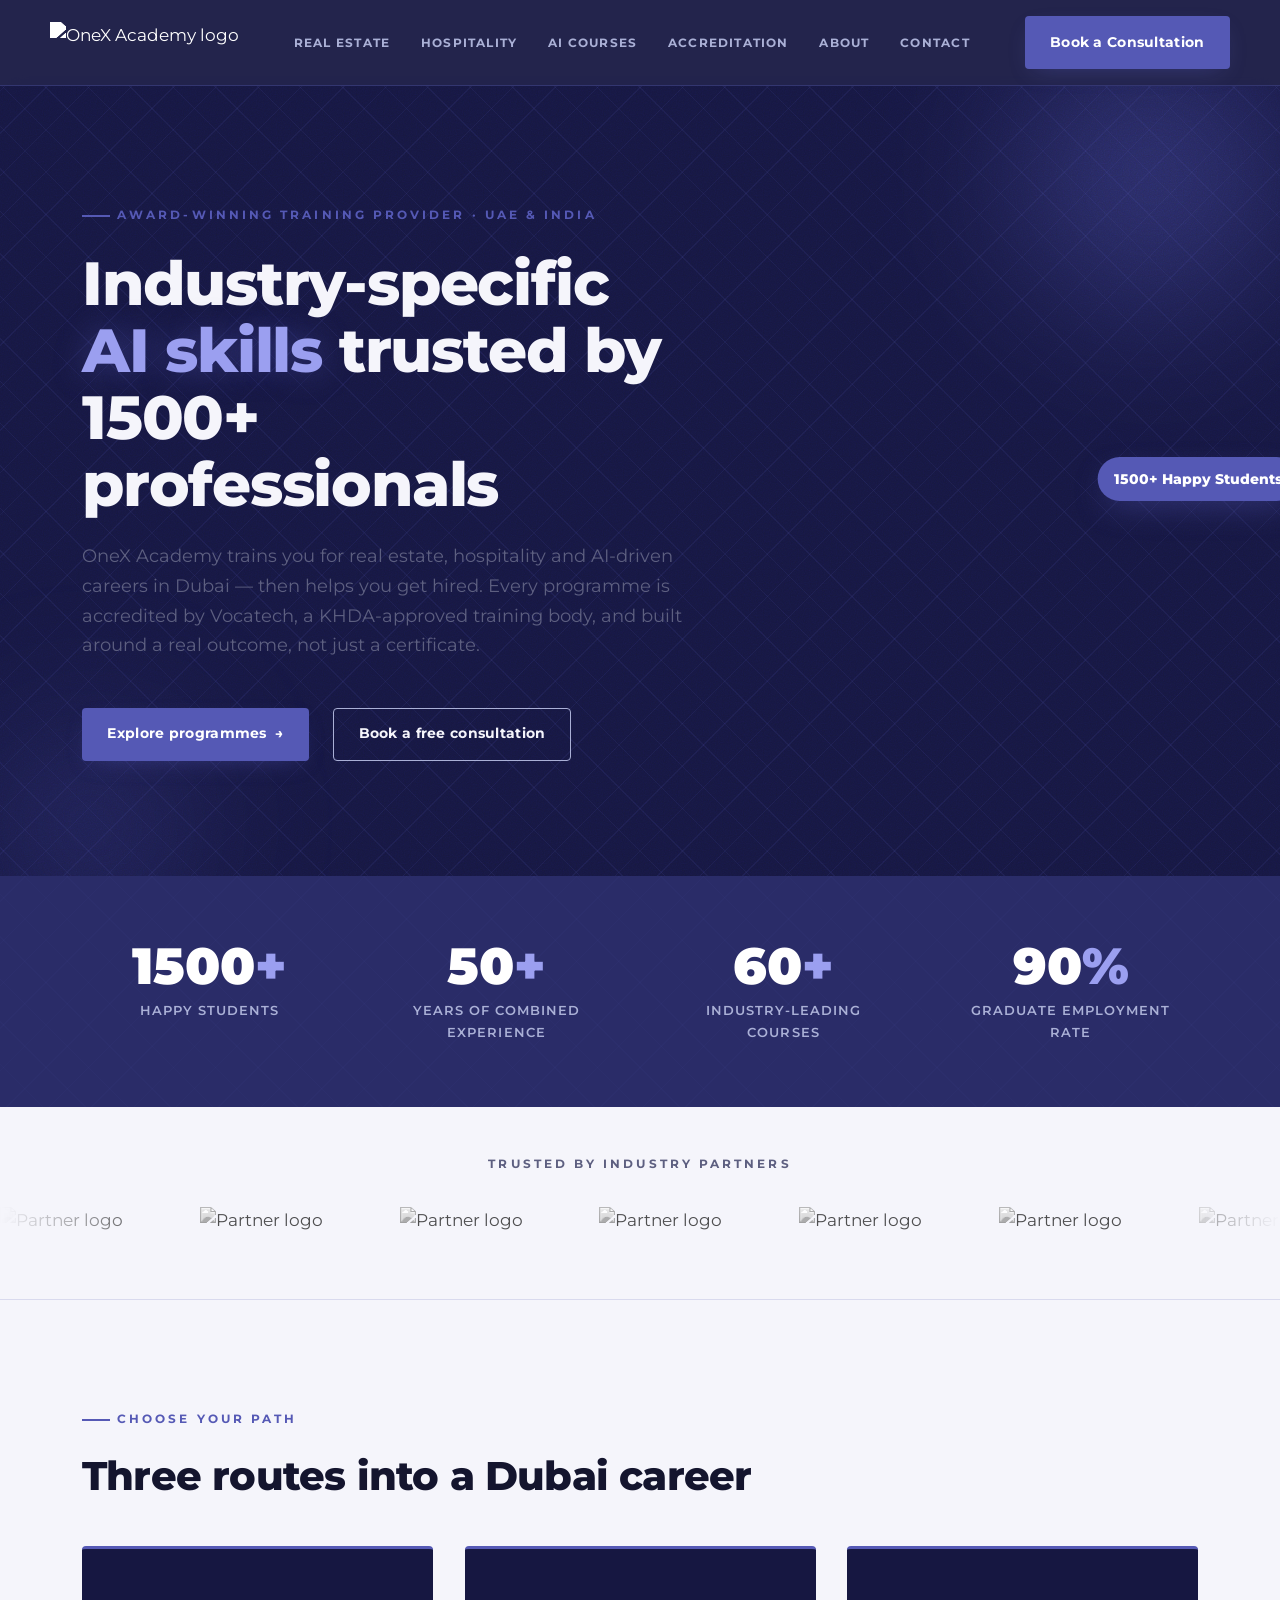
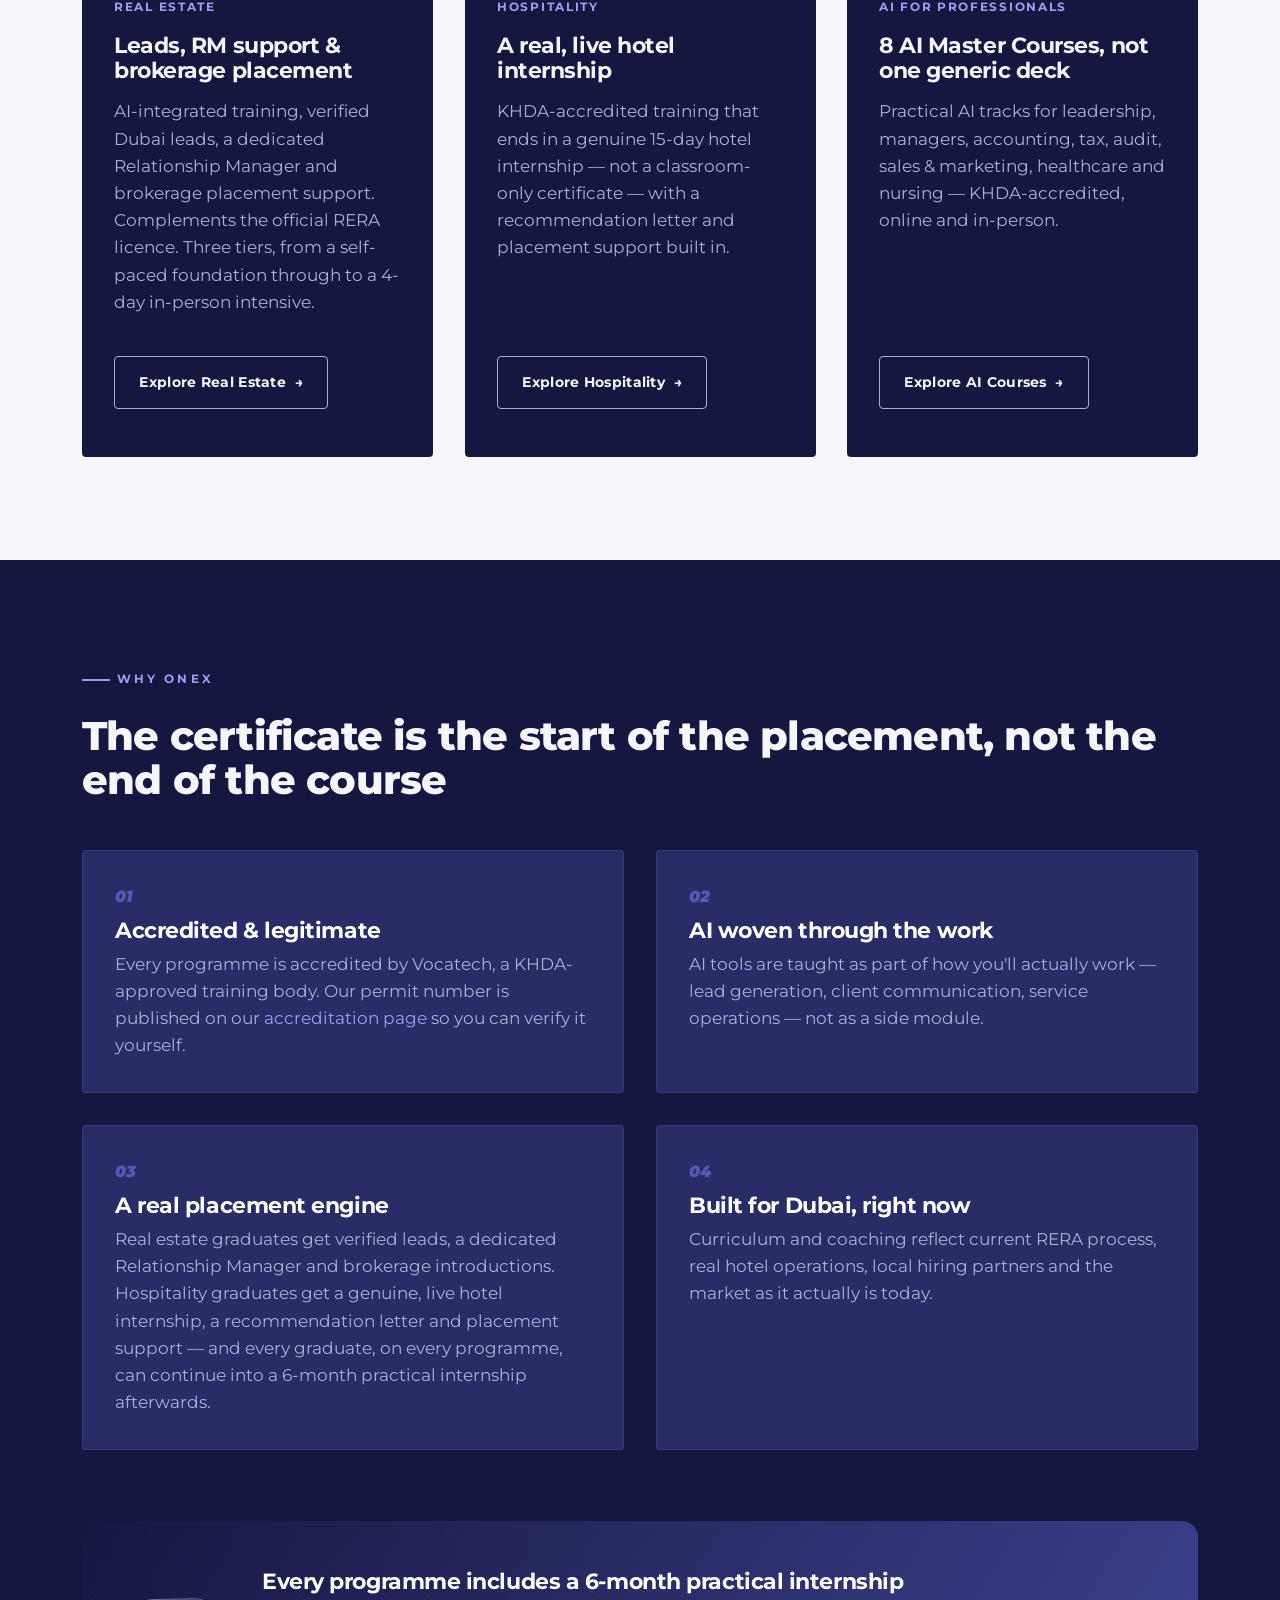
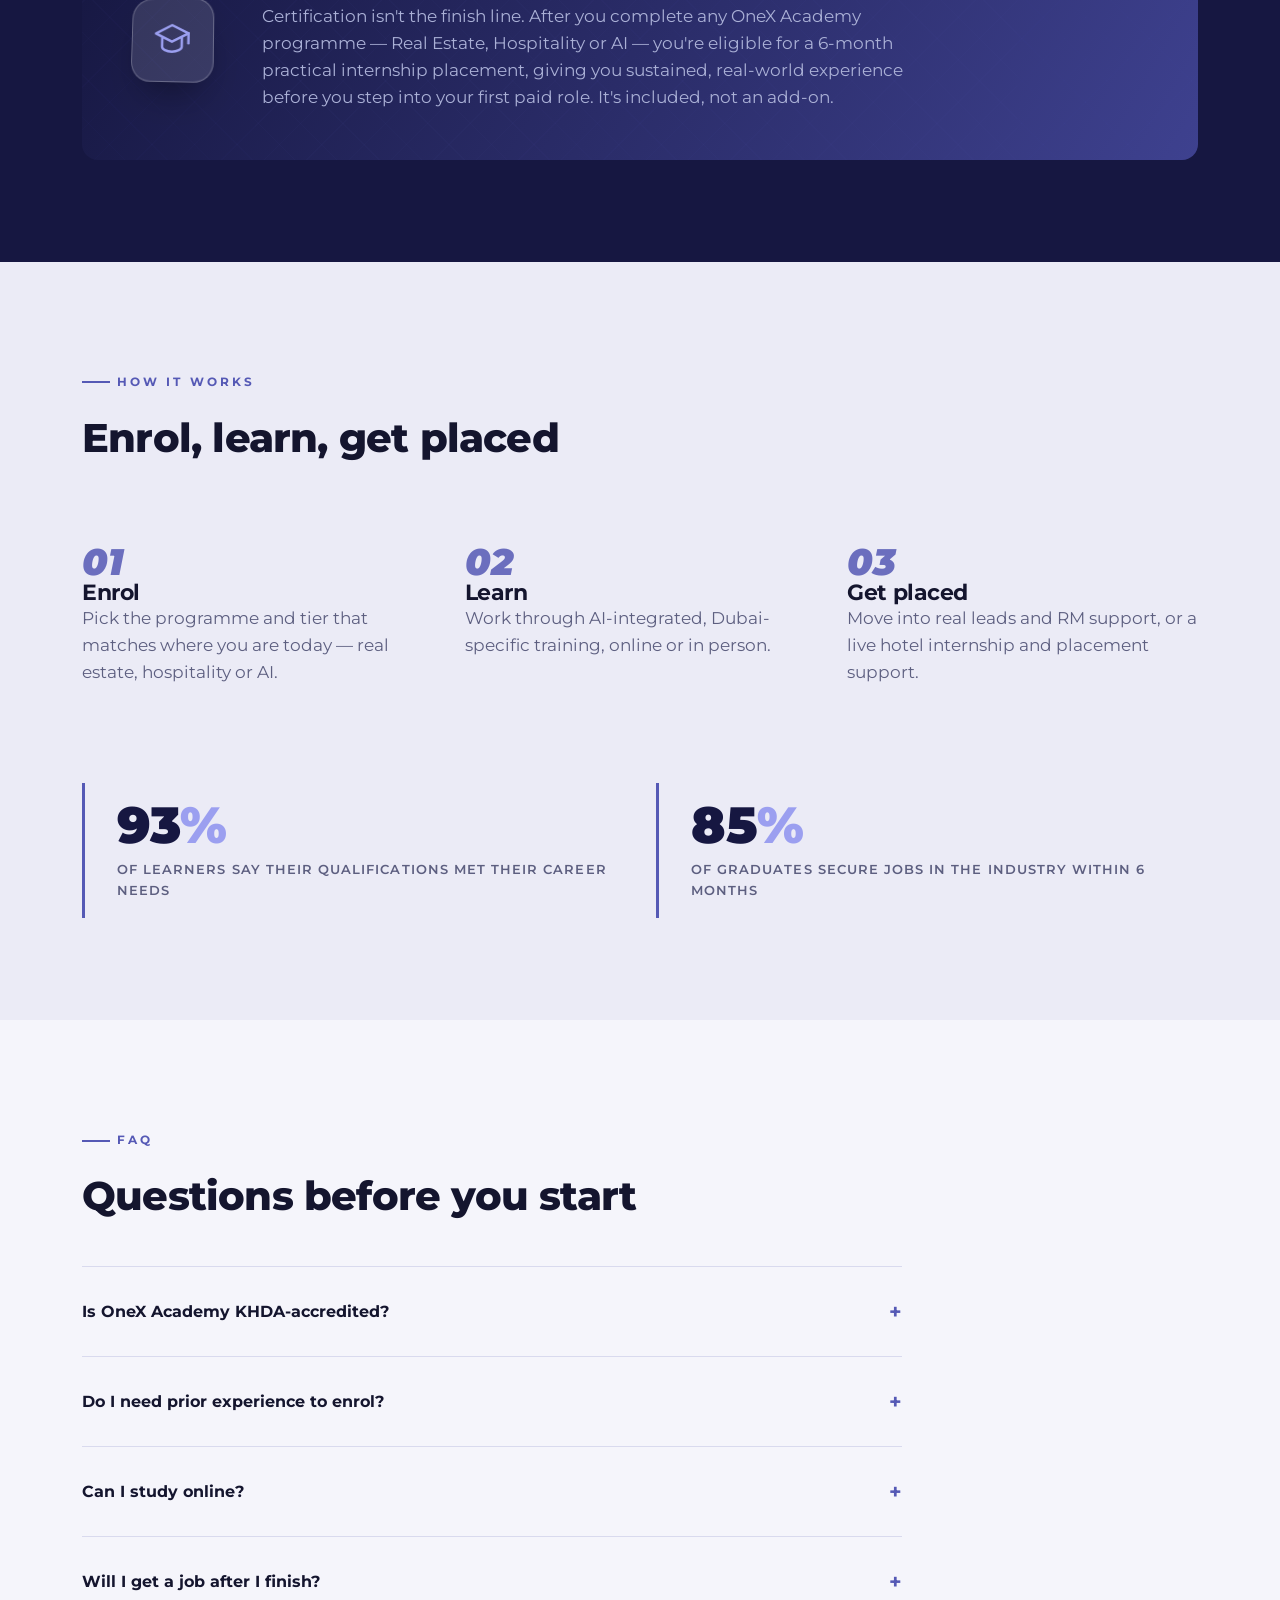
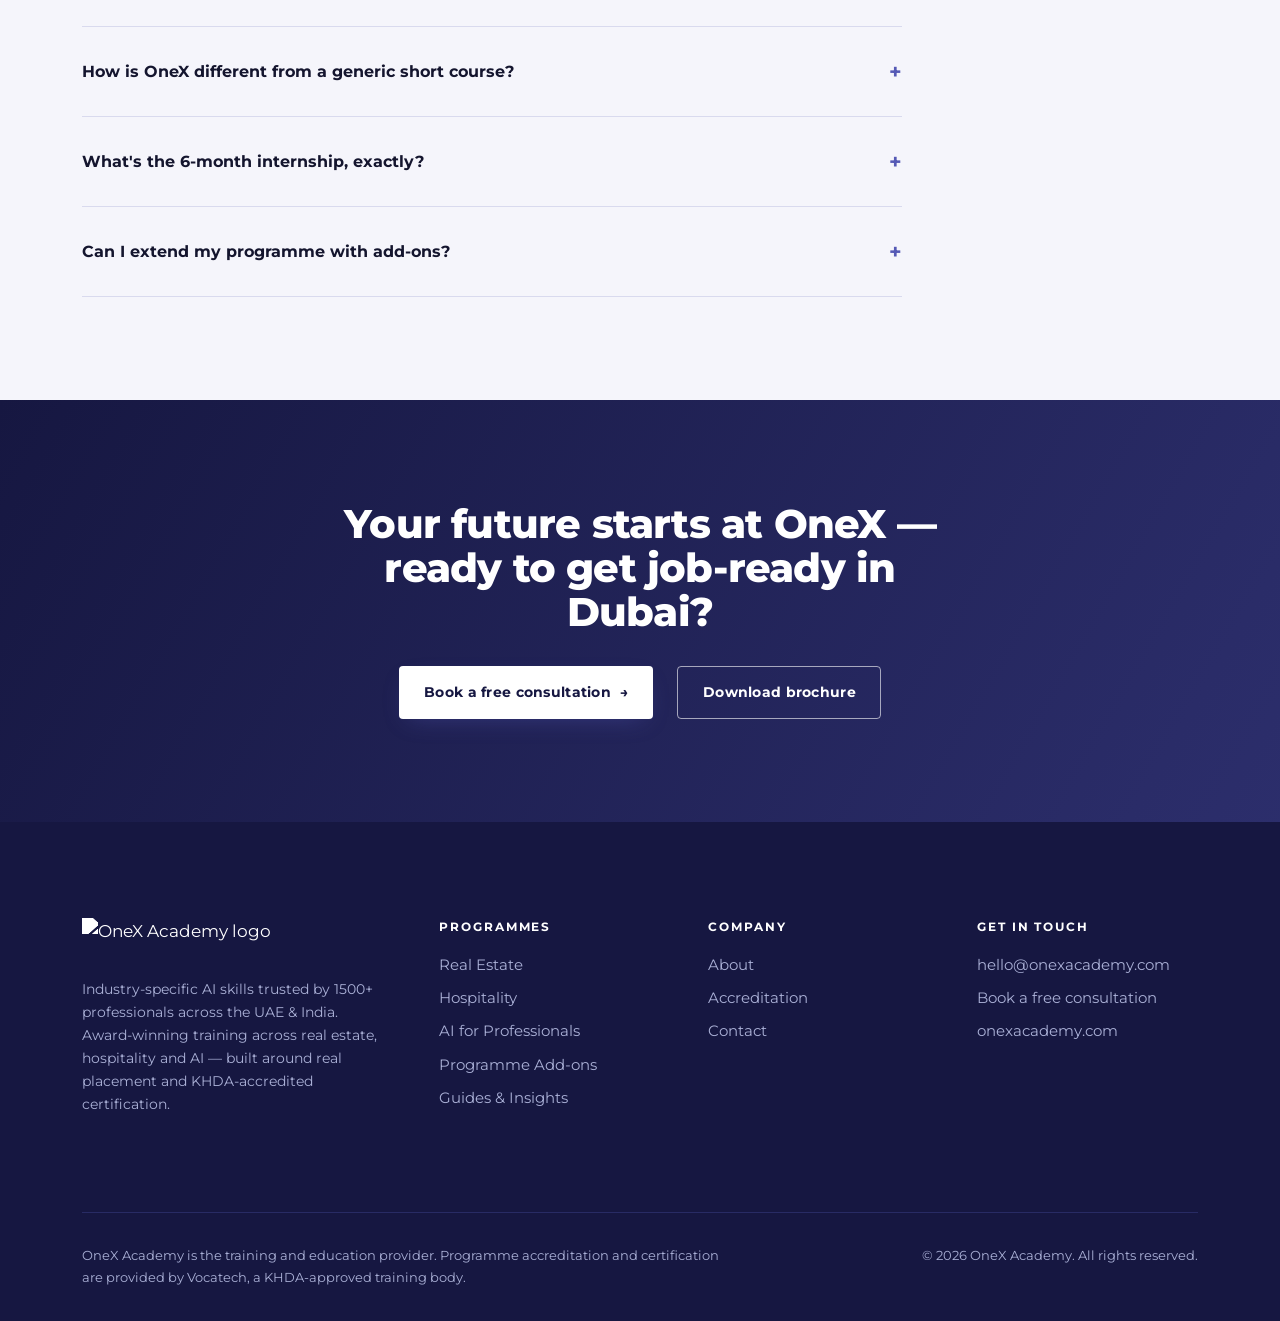
==== commit f42bf613: "Add programme add-ons, 6-month internship, 8 AI Master Courses, 3D design - New /add-ons/ page listi" ====
--- a/index.html
+++ b/index.html
@@ -94,22 +94,22 @@
       <p class="eyebrow">Choose your path</p>
       <h2>Three routes into a Dubai career</h2>
       <div class="grid grid--3 reveal-stagger is-visible" style="margin-top:var(--sp-6);">
-        <article class="program-card">
+        <article class="program-card tilt">
           <span class="tag">Real Estate</span>
           <h3>Leads, RM support &amp; brokerage placement</h3>
-          <p>AI-integrated training, verified Dubai leads, a dedicated Relationship Manager and brokerage placement support. Complements the official RERA licence.</p>
+          <p>AI-integrated training, verified Dubai leads, a dedicated Relationship Manager and brokerage placement support. Complements the official RERA licence. Three tiers, from a self-paced foundation through to a 4-day in-person intensive.</p>
           <a href="/real-estate-courses-dubai/" class="btn btn--ghost btn--on-ink">Explore Real Estate <span class="arrow">&rarr;</span></a>
         </article>
-        <article class="program-card">
+        <article class="program-card tilt">
           <span class="tag">Hospitality</span>
           <h3>A real, live hotel internship</h3>
-          <p>KHDA-accredited training that ends in a genuine 15-day hotel internship &mdash; not a classroom-only certificate.</p>
+          <p>KHDA-accredited training that ends in a genuine 15-day hotel internship &mdash; not a classroom-only certificate &mdash; with a recommendation letter and placement support built in.</p>
           <a href="/hospitality-course-dubai/" class="btn btn--ghost btn--on-ink">Explore Hospitality <span class="arrow">&rarr;</span></a>
         </article>
-        <article class="program-card">
+        <article class="program-card tilt">
           <span class="tag">AI for Professionals</span>
-          <h3>Practical AI, not theory</h3>
-          <p>Practical AI tools and workflows for working professionals, KHDA-accredited, online and in-person.</p>
+          <h3>8 AI Master Courses, not one generic deck</h3>
+          <p>Practical AI tracks for leadership, managers, accounting, tax, audit, sales &amp; marketing, healthcare and nursing &mdash; KHDA-accredited, online and in-person.</p>
           <a href="/ai-courses-dubai/" class="btn btn--ghost btn--on-ink">Explore AI Courses <span class="arrow">&rarr;</span></a>
         </article>
       </div>
@@ -131,15 +131,25 @@
           <h3 style="color:#fff;">AI woven through the work</h3>
           <p style="color:var(--muted-on-ink);">AI tools are taught as part of how you'll actually work &mdash; lead generation, client communication, service operations &mdash; not as a side module.</p>
         </div>
-        <div class="pillar" style="background:var(--ink-2);border-color:rgba(85,89,181,0.35);">
+        <div class="pillar tilt" style="background:var(--ink-2);border-color:rgba(85,89,181,0.35);">
           <span class="num">03</span>
           <h3 style="color:#fff;">A real placement engine</h3>
-          <p style="color:var(--muted-on-ink);">Real estate graduates get verified leads, a dedicated Relationship Manager and brokerage introductions. Hospitality graduates get a genuine, live hotel internship, a recommendation letter and placement support.</p>
-        </div>
-        <div class="pillar" style="background:var(--ink-2);border-color:rgba(85,89,181,0.35);">
+          <p style="color:var(--muted-on-ink);">Real estate graduates get verified leads, a dedicated Relationship Manager and brokerage introductions. Hospitality graduates get a genuine, live hotel internship, a recommendation letter and placement support &mdash; and every graduate, on every programme, can continue into a 6-month practical internship afterwards.</p>
+        </div>
+        <div class="pillar tilt" style="background:var(--ink-2);border-color:rgba(85,89,181,0.35);">
           <span class="num">04</span>
           <h3 style="color:#fff;">Built for Dubai, right now</h3>
           <p style="color:var(--muted-on-ink);">Curriculum and coaching reflect current RERA process, real hotel operations, local hiring partners and the market as it actually is today.</p>
+        </div>
+      </div>
+
+      <div class="feature-banner" style="margin-top:var(--sp-7);">
+        <div class="fb-icon" aria-hidden="true">
+          <svg viewBox="0 0 24 24" fill="none" stroke="currentColor" stroke-width="1.5" stroke-linecap="round" stroke-linejoin="round"><path d="M12 3L2 8l10 5 10-5-10-5z"/><path d="M6 10.5V16c0 1.5 2.7 3 6 3s6-1.5 6-3v-5.5"/><path d="M22 8v6"/></svg>
+        </div>
+        <div>
+          <h3>Every programme includes a 6-month practical internship</h3>
+          <p>Certification isn't the finish line. After you complete any OneX Academy programme &mdash; Real Estate, Hospitality or AI &mdash; you're eligible for a 6-month practical internship placement, giving you sustained, real-world experience before you step into your first paid role. It's included, not an add-on.</p>
         </div>
       </div>
     </div>
@@ -196,11 +206,19 @@
         </div>
         <div class="faq-item" data-open="false">
           <button class="faq-q"><span>Will I get a job after I finish?</span><span class="plus">+</span></button>
-          <div class="faq-a"><p>We don't guarantee jobs, deals or income. What we provide is real placement support &mdash; verified leads and a Relationship Manager for real estate, a live internship and recommendation letter for hospitality &mdash; designed to put you in the strongest possible position.</p></div>
+          <div class="faq-a"><p>We don't guarantee jobs, deals or income. What we provide is real placement support &mdash; verified leads and a Relationship Manager for real estate, a live internship and recommendation letter for hospitality &mdash; plus a 6-month practical internship after any programme, designed to put you in the strongest possible position.</p></div>
         </div>
         <div class="faq-item" data-open="false">
           <button class="faq-q"><span>How is OneX different from a generic short course?</span><span class="plus">+</span></button>
           <div class="faq-a"><p>Most KHDA short courses stop at the certificate. OneX pairs the certificate with a real placement mechanism &mdash; leads and RM support, or a live hotel internship &mdash; so the programme doesn't end when the course does.</p></div>
+        </div>
+        <div class="faq-item" data-open="false">
+          <button class="faq-q"><span>What's the 6-month internship, exactly?</span><span class="plus">+</span></button>
+          <div class="faq-a"><p>A practical internship placement you're eligible for after completing any OneX Academy programme, on top of whatever placement mechanism your programme already includes. For Hospitality, it extends your hands-on experience beyond the 15-day Hotel Career Immersion; for Real Estate and AI, it's your first sustained stretch of real, applied work in the field.</p></div>
+        </div>
+        <div class="faq-item" data-open="false">
+          <button class="faq-q"><span>Can I extend my programme with add-ons?</span><span class="plus">+</span></button>
+          <div class="faq-a"><p>Yes &mdash; extra leads, 1:1 mentorship, a premium certificate, alumni network access and more. See our <a href="/add-ons/">programme add-ons</a> for the full list.</p></div>
         </div>
       </div>
     </div>
@@ -219,5 +237,40 @@
 </main>
 
 <footer class="site-footer" data-include="footer"></footer>
+<script type="application/ld+json">
+{
+  "@context": "https://schema.org",
+  "@graph": [
+    {
+      "@type": "EducationalOrganization",
+      "name": "OneX Academy",
+      "url": "https://amir9078.github.io/onex-academy-website/",
+      "logo": "https://www.onexacademy.com/images/OneX%20-%20Group%20of%20Logos-07.png",
+      "description": "OneX Academy is a Dubai training provider for real estate, hospitality and AI careers, trusted by 1500+ professionals across the UAE and India. Programmes accredited by Vocatech, a KHDA-approved training body.",
+      "address": { "@type": "PostalAddress", "addressLocality": "Dubai", "addressCountry": "AE" }
+    },
+    {
+      "@type": "WebSite",
+      "url": "https://amir9078.github.io/onex-academy-website/",
+      "name": "OneX Academy",
+      "potentialAction": {
+        "@type": "SearchAction",
+        "target": "https://amir9078.github.io/onex-academy-website/?s={search_term_string}",
+        "query-input": "required name=search_term_string"
+      }
+    },
+    {
+      "@type": "FAQPage",
+      "mainEntity": [
+        { "@type": "Question", "name": "Is OneX Academy KHDA-accredited?", "acceptedAnswer": { "@type": "Answer", "text": "Yes. Programmes are accredited by Vocatech, a KHDA-approved training body." } },
+        { "@type": "Question", "name": "Do I need prior experience to enrol?", "acceptedAnswer": { "@type": "Answer", "text": "No. OneX Academy's entry-level real estate and hospitality programmes are built for career-changers with no prior industry background." } },
+        { "@type": "Question", "name": "Can I study online?", "acceptedAnswer": { "@type": "Answer", "text": "Most programmes have an online or hybrid option. The Real Estate In-Person Intensive and the Hotel Career Immersion require time on the ground in Dubai." } },
+        { "@type": "Question", "name": "Will I get a job after I finish?", "acceptedAnswer": { "@type": "Answer", "text": "OneX Academy does not guarantee jobs, deals or income. Graduates receive real placement support plus a 6-month practical internship after any programme." } },
+        { "@type": "Question", "name": "What's the 6-month internship, exactly?", "acceptedAnswer": { "@type": "Answer", "text": "A practical internship placement available after completing any OneX Academy programme, on top of each programme's existing placement mechanism." } }
+      ]
+    }
+  ]
+}
+</script>
 </body>
 </html>
--- a/style.css
+++ b/style.css
@@ -525,6 +525,117 @@
 
 ::selection { background: var(--accent); color: #fff; }
 
+/* ==========================================================================
+   3D system — tilt cards, light sheen, isometric decorative motifs
+   ========================================================================== */
+
+.tilt {
+  --mx: 50%; --my: 50%;
+  transition: transform 0.18s ease-out, box-shadow 0.35s var(--ease);
+  transform-style: preserve-3d;
+  will-change: transform;
+  position: relative;
+  isolation: isolate;
+}
+.tilt::after {
+  content: '';
+  position: absolute; inset: 0; z-index: 5; pointer-events: none;
+  background: radial-gradient(420px circle at var(--mx) var(--my), rgba(255,255,255,0.22), transparent 55%);
+  opacity: 0; transition: opacity 0.3s;
+  border-radius: inherit;
+}
+.tilt:hover::after { opacity: 1; }
+.tilt:hover { box-shadow: 0 32px 60px -22px rgba(22,23,65,0.45); }
+.section--ink .tilt:hover { box-shadow: 0 32px 60px -20px rgba(0,0,0,0.55); }
+
+/* generic 3D depth badge — used for stat icons, course numerals, etc. */
+.depth-chip {
+  display: inline-flex; align-items: center; justify-content: center;
+  width: 52px; height: 52px; border-radius: 12px;
+  background: linear-gradient(155deg, var(--accent-light), var(--accent) 60%, var(--ink-3));
+  color: #fff; font-weight: 800; font-size: 1.1rem;
+  box-shadow: 0 10px 0 -2px var(--ink-3), 0 14px 24px -8px var(--accent-glow);
+  transform: perspective(300px) rotateX(8deg);
+  transition: transform 0.35s var(--ease);
+}
+.tilt:hover .depth-chip { transform: perspective(300px) rotateX(0deg) translateY(-2px); }
+
+/* isometric floating stack — pure-CSS 3D decorative motif, no images */
+.iso-stack {
+  position: relative; width: 220px; height: 220px; margin: 0 auto;
+  transform-style: preserve-3d;
+  animation: isoFloat 6s ease-in-out infinite;
+}
+.iso-stack .iso-layer {
+  position: absolute; inset: 0; border-radius: 18px;
+  background: linear-gradient(155deg, var(--accent-light), var(--accent));
+  box-shadow: 0 30px 60px -20px rgba(0,0,0,0.5);
+  transform: rotateX(55deg) rotateZ(45deg) translateZ(0);
+  border: 1px solid rgba(255,255,255,0.25);
+}
+.iso-stack .iso-layer:nth-child(1) { transform: rotateX(55deg) rotateZ(45deg) translateZ(-40px) scale(0.86); opacity: 0.55; background: var(--ink-3); }
+.iso-stack .iso-layer:nth-child(2) { transform: rotateX(55deg) rotateZ(45deg) translateZ(-14px) scale(0.93); opacity: 0.8; background: var(--accent); }
+.iso-stack .iso-layer:nth-child(3) { transform: rotateX(55deg) rotateZ(45deg) translateZ(14px); background: linear-gradient(155deg, var(--accent-light), var(--accent)); }
+.iso-stack .iso-icon {
+  position: absolute; top: 50%; left: 50%; transform: translate(-50%, -50%) translateZ(60px);
+  width: 56px; height: 56px; color: #fff; filter: drop-shadow(0 8px 14px rgba(0,0,0,0.35));
+}
+.iso-stack .iso-icon svg { width: 100%; height: 100%; display: block; }
+@media (max-width: 640px) { .iso-stack .iso-icon { width: 40px; height: 40px; } }
+@keyframes isoFloat {
+  0%, 100% { transform: translateY(0) rotateZ(0deg); }
+  50% { transform: translateY(-14px) rotateZ(2deg); }
+}
+@media (max-width: 640px) { .iso-stack { width: 160px; height: 160px; } .iso-stack .iso-icon { font-size: 1.9rem; } }
+
+/* photo frame with 3D lift — for real learner photos reused across pages */
+.photo-3d {
+  position: relative; border-radius: 10px; overflow: hidden;
+  box-shadow: 0 24px 48px -20px rgba(22,23,65,0.4);
+  border: 2px solid rgba(255,255,255,0.5);
+  transition: transform 0.5s var(--ease), box-shadow 0.5s var(--ease);
+}
+.photo-3d:hover { transform: perspective(600px) rotateY(-6deg) rotateX(3deg) translateZ(10px); box-shadow: 0 36px 64px -18px rgba(22,23,65,0.55); }
+.photo-3d img { display: block; width: 100%; height: 100%; object-fit: cover; }
+
+/* add-on / course cards */
+.addon-card, .course-card {
+  background: var(--paper); border: 1px solid var(--paper-3); border-radius: 12px;
+  padding: var(--sp-5); display: flex; flex-direction: column; gap: var(--sp-3);
+}
+.addon-card .depth-chip, .course-card .depth-chip { margin-bottom: var(--sp-2); font-size: 0.95rem; }
+.addon-card h3, .course-card h3 { font-size: 1.05rem; }
+.addon-card p, .course-card p { color: var(--muted-on-paper); margin: 0; font-size: 0.94rem; }
+.addon-card .fit-tag, .course-card .meta-tag {
+  display: inline-flex; align-self: flex-start; gap: 0.4em; font-size: 0.7rem; font-weight: 800;
+  letter-spacing: 0.08em; text-transform: uppercase; color: var(--accent);
+  background: rgba(85,89,181,0.1); padding: 0.35em 0.7em; border-radius: 999px;
+}
+.course-card .hours { color: var(--ink-text); font-size: 0.85rem; font-weight: 600; }
+
+/* feature banner — internship / big-benefit highlight strip */
+.feature-banner {
+  display: flex; align-items: center; gap: var(--sp-6);
+  background: linear-gradient(120deg, var(--ink) 0%, var(--ink-3) 100%);
+  color: #fff; border-radius: 16px; padding: var(--sp-6);
+  position: relative; overflow: hidden;
+}
+.feature-banner::before {
+  content: ''; position: absolute; inset: 0; background-image: var(--lattice); opacity: 0.4; pointer-events: none;
+}
+.feature-banner > * { position: relative; z-index: 1; }
+.feature-banner .fb-icon {
+  flex-shrink: 0; width: 84px; height: 84px; border-radius: 20px;
+  background: rgba(255,255,255,0.12); border: 1px solid rgba(255,255,255,0.25);
+  display: flex; align-items: center; justify-content: center;
+  transform: perspective(400px) rotateY(-12deg) rotateX(6deg);
+  box-shadow: 0 20px 40px -16px rgba(0,0,0,0.5);
+}
+.feature-banner .fb-icon svg { width: 40px; height: 40px; color: var(--accent-light); }
+.feature-banner h3 { color: #fff; font-size: 1.4rem; margin-bottom: 0.4em; }
+.feature-banner p { color: var(--muted-on-ink); margin: 0; max-width: 60ch; }
+@media (max-width: 700px) { .feature-banner { flex-direction: column; text-align: center; gap: var(--sp-4); } .feature-banner p { max-width: none; } }
+
 @media (prefers-reduced-motion: reduce) {
   *, *::before, *::after { animation-duration: 0.01ms !important; animation-iteration-count: 1 !important; transition-duration: 0.01ms !important; }
   html { scroll-behavior: auto; }
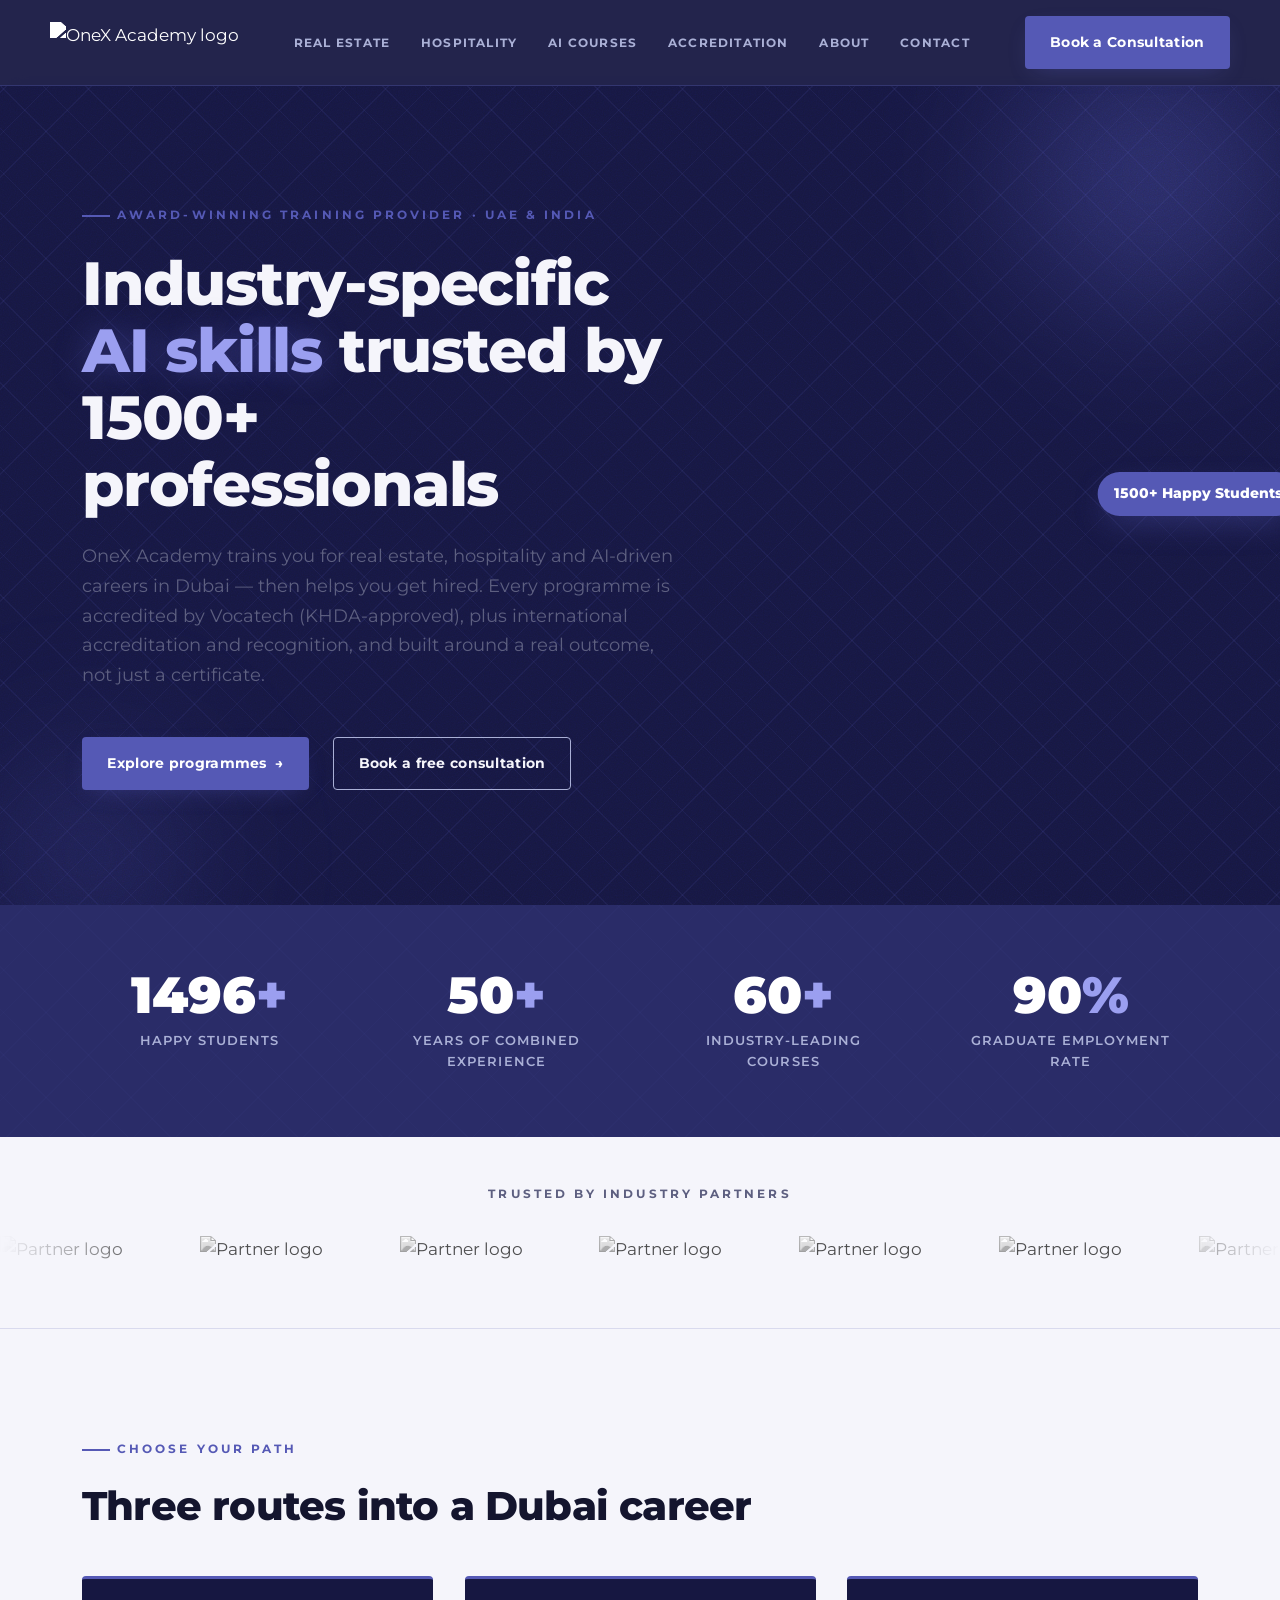
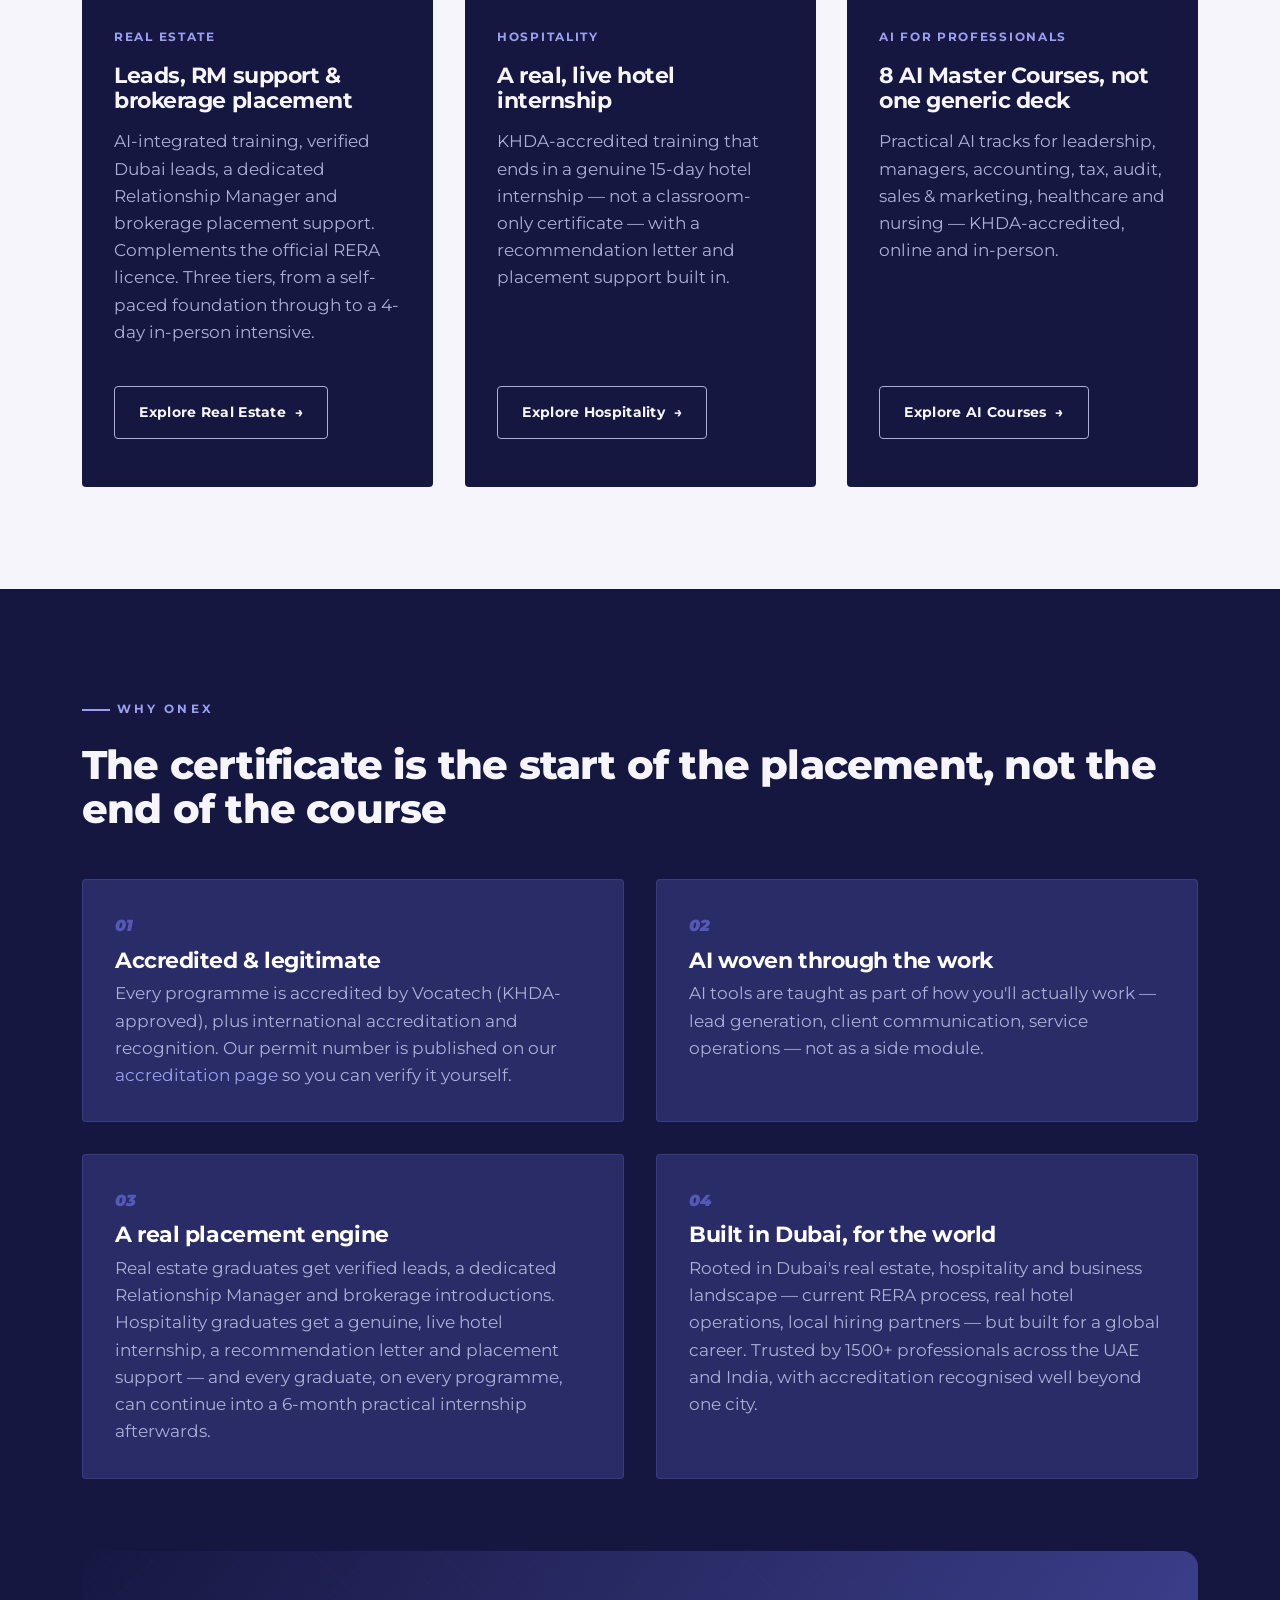
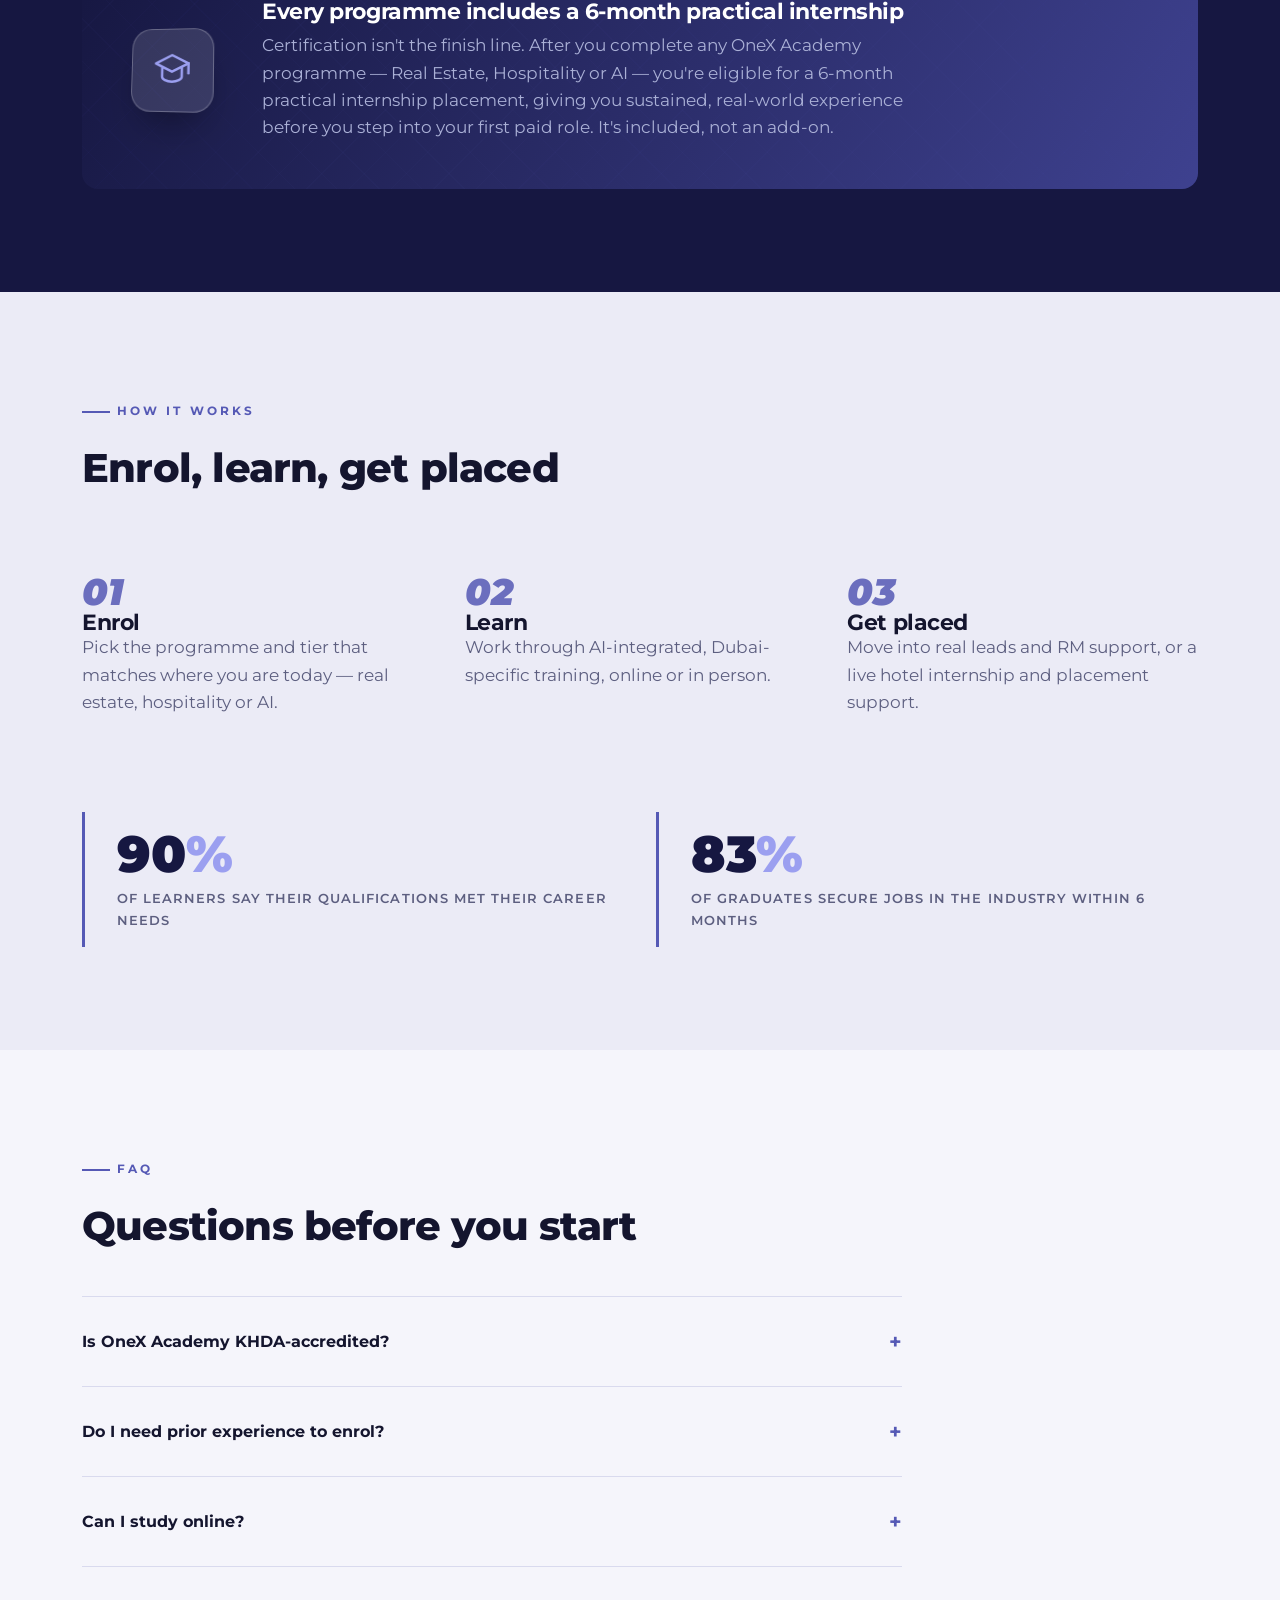
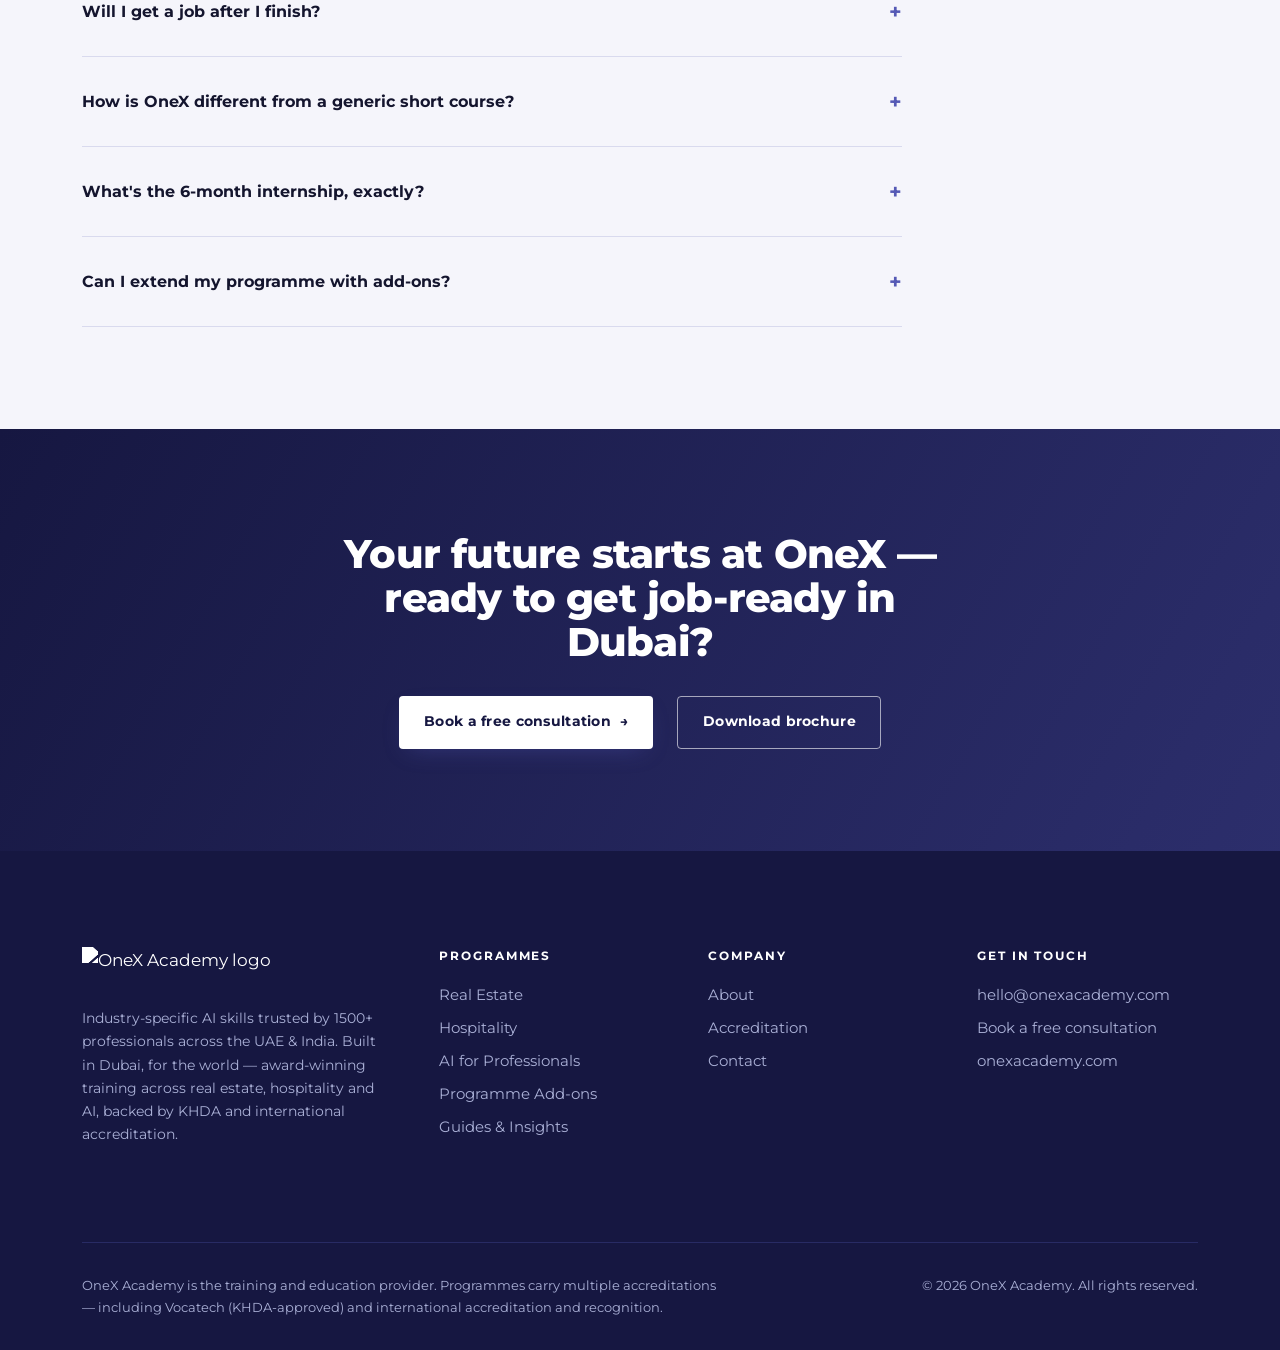
==== commit 2ad43938: "Replace 3D iso-stack with career-scene illustrations, reposition copy - New career-scene component: " ====
--- a/index.html
+++ b/index.html
@@ -23,7 +23,7 @@
         <div class="hero-fade">
           <p class="eyebrow">Award-winning training provider &middot; UAE &amp; India</p>
           <h1>Industry-specific <span class="glow">AI skills</span> trusted by 1500+ professionals</h1>
-          <p class="lede">OneX Academy trains you for real estate, hospitality and AI-driven careers in Dubai &mdash; then helps you get hired. Every programme is accredited by Vocatech, a KHDA-approved training body, and built around a real outcome, not just a certificate.</p>
+          <p class="lede">OneX Academy trains you for real estate, hospitality and AI-driven careers in Dubai &mdash; then helps you get hired. Every programme is accredited by Vocatech (KHDA-approved), plus international accreditation and recognition, and built around a real outcome, not just a certificate.</p>
           <div class="btn-row">
             <a href="#programmes" class="btn btn--primary">Explore programmes <span class="arrow">&rarr;</span></a>
             <a href="/contact/" class="btn btn--ghost btn--on-ink">Book a free consultation</a>
@@ -124,7 +124,7 @@
         <div class="pillar" style="background:var(--ink-2);border-color:rgba(85,89,181,0.35);">
           <span class="num">01</span>
           <h3 style="color:#fff;">Accredited &amp; legitimate</h3>
-          <p style="color:var(--muted-on-ink);">Every programme is accredited by Vocatech, a KHDA-approved training body. Our permit number is published on our <a href="/accreditation/" style="color:var(--accent-light);">accreditation page</a> so you can verify it yourself.</p>
+          <p style="color:var(--muted-on-ink);">Every programme is accredited by Vocatech (KHDA-approved), plus international accreditation and recognition. Our permit number is published on our <a href="/accreditation/" style="color:var(--accent-light);">accreditation page</a> so you can verify it yourself.</p>
         </div>
         <div class="pillar" style="background:var(--ink-2);border-color:rgba(85,89,181,0.35);">
           <span class="num">02</span>
@@ -138,8 +138,8 @@
         </div>
         <div class="pillar tilt" style="background:var(--ink-2);border-color:rgba(85,89,181,0.35);">
           <span class="num">04</span>
-          <h3 style="color:#fff;">Built for Dubai, right now</h3>
-          <p style="color:var(--muted-on-ink);">Curriculum and coaching reflect current RERA process, real hotel operations, local hiring partners and the market as it actually is today.</p>
+          <h3 style="color:#fff;">Built in Dubai, for the world</h3>
+          <p style="color:var(--muted-on-ink);">Rooted in Dubai's real estate, hospitality and business landscape &mdash; current RERA process, real hotel operations, local hiring partners &mdash; but built for a global career. Trusted by 1500+ professionals across the UAE and India, with accreditation recognised well beyond one city.</p>
         </div>
       </div>
 
@@ -194,7 +194,7 @@
       <div class="faq" style="margin-top:var(--sp-6);">
         <div class="faq-item" data-open="false">
           <button class="faq-q"><span>Is OneX Academy KHDA-accredited?</span><span class="plus">+</span></button>
-          <div class="faq-a"><p>Yes. Programmes are accredited by Vocatech, a KHDA-approved training body. See our accreditation page for the permit number and full detail.</p></div>
+          <div class="faq-a"><p>Yes. Programmes are accredited by Vocatech (KHDA-approved), plus international accreditation and recognition. See our accreditation page for the permit number and full detail.</p></div>
         </div>
         <div class="faq-item" data-open="false">
           <button class="faq-q"><span>Do I need prior experience to enrol?</span><span class="plus">+</span></button>
@@ -246,7 +246,7 @@
       "name": "OneX Academy",
       "url": "https://amir9078.github.io/onex-academy-website/",
       "logo": "https://www.onexacademy.com/images/OneX%20-%20Group%20of%20Logos-07.png",
-      "description": "OneX Academy is a Dubai training provider for real estate, hospitality and AI careers, trusted by 1500+ professionals across the UAE and India. Programmes accredited by Vocatech, a KHDA-approved training body.",
+      "description": "OneX Academy is a Dubai training provider for real estate, hospitality and AI careers, trusted by 1500+ professionals across the UAE and India. Programmes accredited by Vocatech (KHDA-approved), plus international accreditation and recognition.",
       "address": { "@type": "PostalAddress", "addressLocality": "Dubai", "addressCountry": "AE" }
     },
     {
@@ -262,7 +262,7 @@
     {
       "@type": "FAQPage",
       "mainEntity": [
-        { "@type": "Question", "name": "Is OneX Academy KHDA-accredited?", "acceptedAnswer": { "@type": "Answer", "text": "Yes. Programmes are accredited by Vocatech, a KHDA-approved training body." } },
+        { "@type": "Question", "name": "Is OneX Academy KHDA-accredited?", "acceptedAnswer": { "@type": "Answer", "text": "Yes. Programmes are accredited by Vocatech (KHDA-approved), plus international accreditation and recognition." } },
         { "@type": "Question", "name": "Do I need prior experience to enrol?", "acceptedAnswer": { "@type": "Answer", "text": "No. OneX Academy's entry-level real estate and hospitality programmes are built for career-changers with no prior industry background." } },
         { "@type": "Question", "name": "Can I study online?", "acceptedAnswer": { "@type": "Answer", "text": "Most programmes have an online or hybrid option. The Real Estate In-Person Intensive and the Hotel Career Immersion require time on the ground in Dubai." } },
         { "@type": "Question", "name": "Will I get a job after I finish?", "acceptedAnswer": { "@type": "Answer", "text": "OneX Academy does not guarantee jobs, deals or income. Graduates receive real placement support plus a 6-month practical internship after any programme." } },
--- a/style.css
+++ b/style.css
@@ -560,33 +560,34 @@
 }
 .tilt:hover .depth-chip { transform: perspective(300px) rotateX(0deg) translateY(-2px); }
 
-/* isometric floating stack — pure-CSS 3D decorative motif, no images */
-.iso-stack {
-  position: relative; width: 220px; height: 220px; margin: 0 auto;
-  transform-style: preserve-3d;
-  animation: isoFloat 6s ease-in-out infinite;
-}
-.iso-stack .iso-layer {
-  position: absolute; inset: 0; border-radius: 18px;
-  background: linear-gradient(155deg, var(--accent-light), var(--accent));
-  box-shadow: 0 30px 60px -20px rgba(0,0,0,0.5);
-  transform: rotateX(55deg) rotateZ(45deg) translateZ(0);
-  border: 1px solid rgba(255,255,255,0.25);
-}
-.iso-stack .iso-layer:nth-child(1) { transform: rotateX(55deg) rotateZ(45deg) translateZ(-40px) scale(0.86); opacity: 0.55; background: var(--ink-3); }
-.iso-stack .iso-layer:nth-child(2) { transform: rotateX(55deg) rotateZ(45deg) translateZ(-14px) scale(0.93); opacity: 0.8; background: var(--accent); }
-.iso-stack .iso-layer:nth-child(3) { transform: rotateX(55deg) rotateZ(45deg) translateZ(14px); background: linear-gradient(155deg, var(--accent-light), var(--accent)); }
-.iso-stack .iso-icon {
-  position: absolute; top: 50%; left: 50%; transform: translate(-50%, -50%) translateZ(60px);
-  width: 56px; height: 56px; color: #fff; filter: drop-shadow(0 8px 14px rgba(0,0,0,0.35));
-}
-.iso-stack .iso-icon svg { width: 100%; height: 100%; display: block; }
-@media (max-width: 640px) { .iso-stack .iso-icon { width: 40px; height: 40px; } }
-@keyframes isoFloat {
-  0%, 100% { transform: translateY(0) rotateZ(0deg); }
-  50% { transform: translateY(-14px) rotateZ(2deg); }
-}
-@media (max-width: 640px) { .iso-stack { width: 160px; height: 160px; } .iso-stack .iso-icon { font-size: 1.9rem; } }
+/* career scene — hand-built isometric "building" icon system, one per
+   vertical. A shared tower/platform base (same everywhere, for brand
+   cohesion) topped with a distinct prop per page, plus a role-tag pill
+   styled like a museum-diorama placard. Replaces the old flat iso-stack. */
+.career-scene { position: relative; width: 240px; margin: 0 auto; }
+.career-scene .scene-float {
+  animation: sceneFloat 6s ease-in-out infinite;
+  filter: drop-shadow(0 28px 34px rgba(11,12,40,0.45));
+}
+.career-scene svg { width: 100%; height: auto; display: block; overflow: visible; }
+.career-scene .role-tag {
+  position: relative; margin: -0.6rem auto 0; width: max-content; max-width: 90%;
+  background: var(--paper); color: var(--ink);
+  font-weight: 800; font-size: 0.78rem; letter-spacing: 0.02em; text-align: center;
+  padding: 0.55em 1.1em; border-radius: 999px;
+  box-shadow: 0 14px 28px -10px rgba(11,12,40,0.55);
+  border: 1px solid var(--paper-3);
+}
+.career-scene .role-tag::before {
+  content: ''; position: absolute; left: 50%; top: -22px; width: 1px; height: 22px;
+  background: linear-gradient(to bottom, transparent, var(--accent-light));
+  transform: translateX(-50%);
+}
+@keyframes sceneFloat {
+  0%, 100% { transform: translateY(0); }
+  50% { transform: translateY(-10px); }
+}
+@media (max-width: 640px) { .career-scene { width: 168px; } .career-scene .role-tag { font-size: 0.68rem; padding: 0.5em 0.9em; } }
 
 /* photo frame with 3D lift — for real learner photos reused across pages */
 .photo-3d {
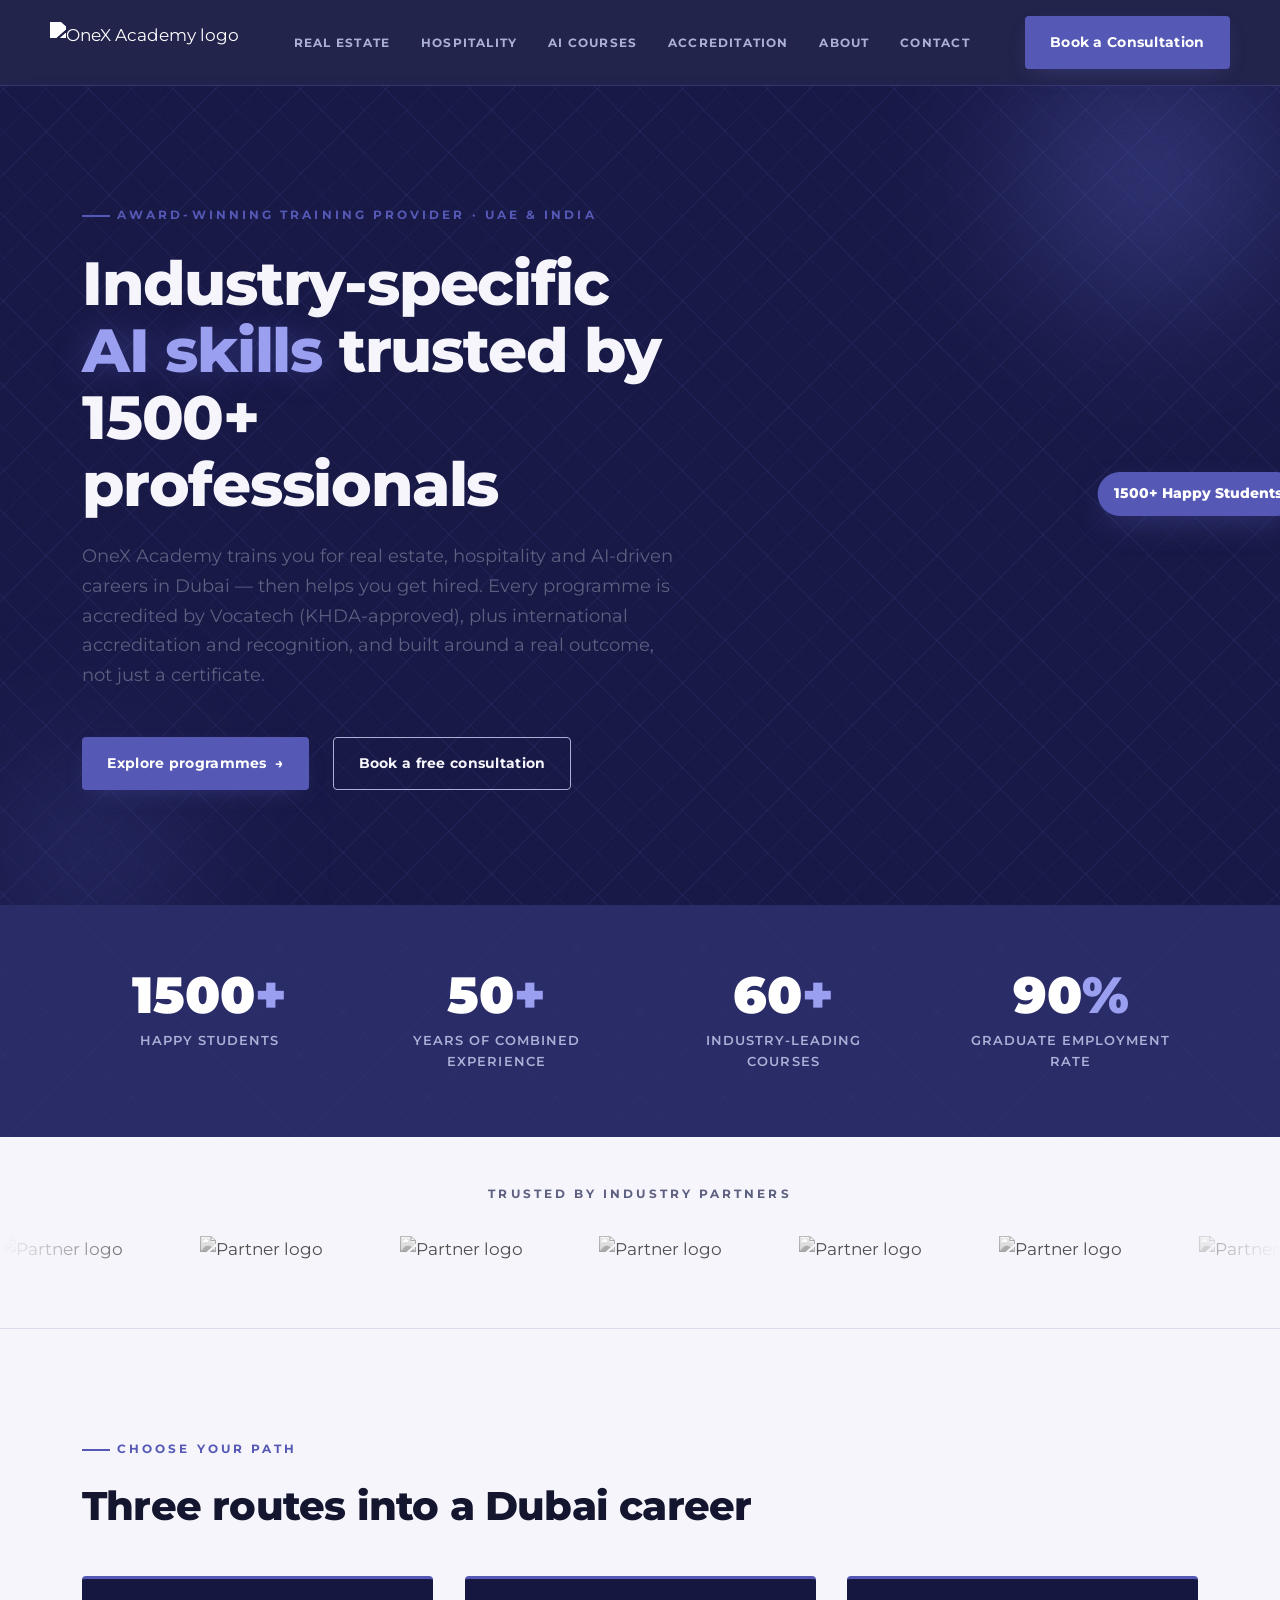
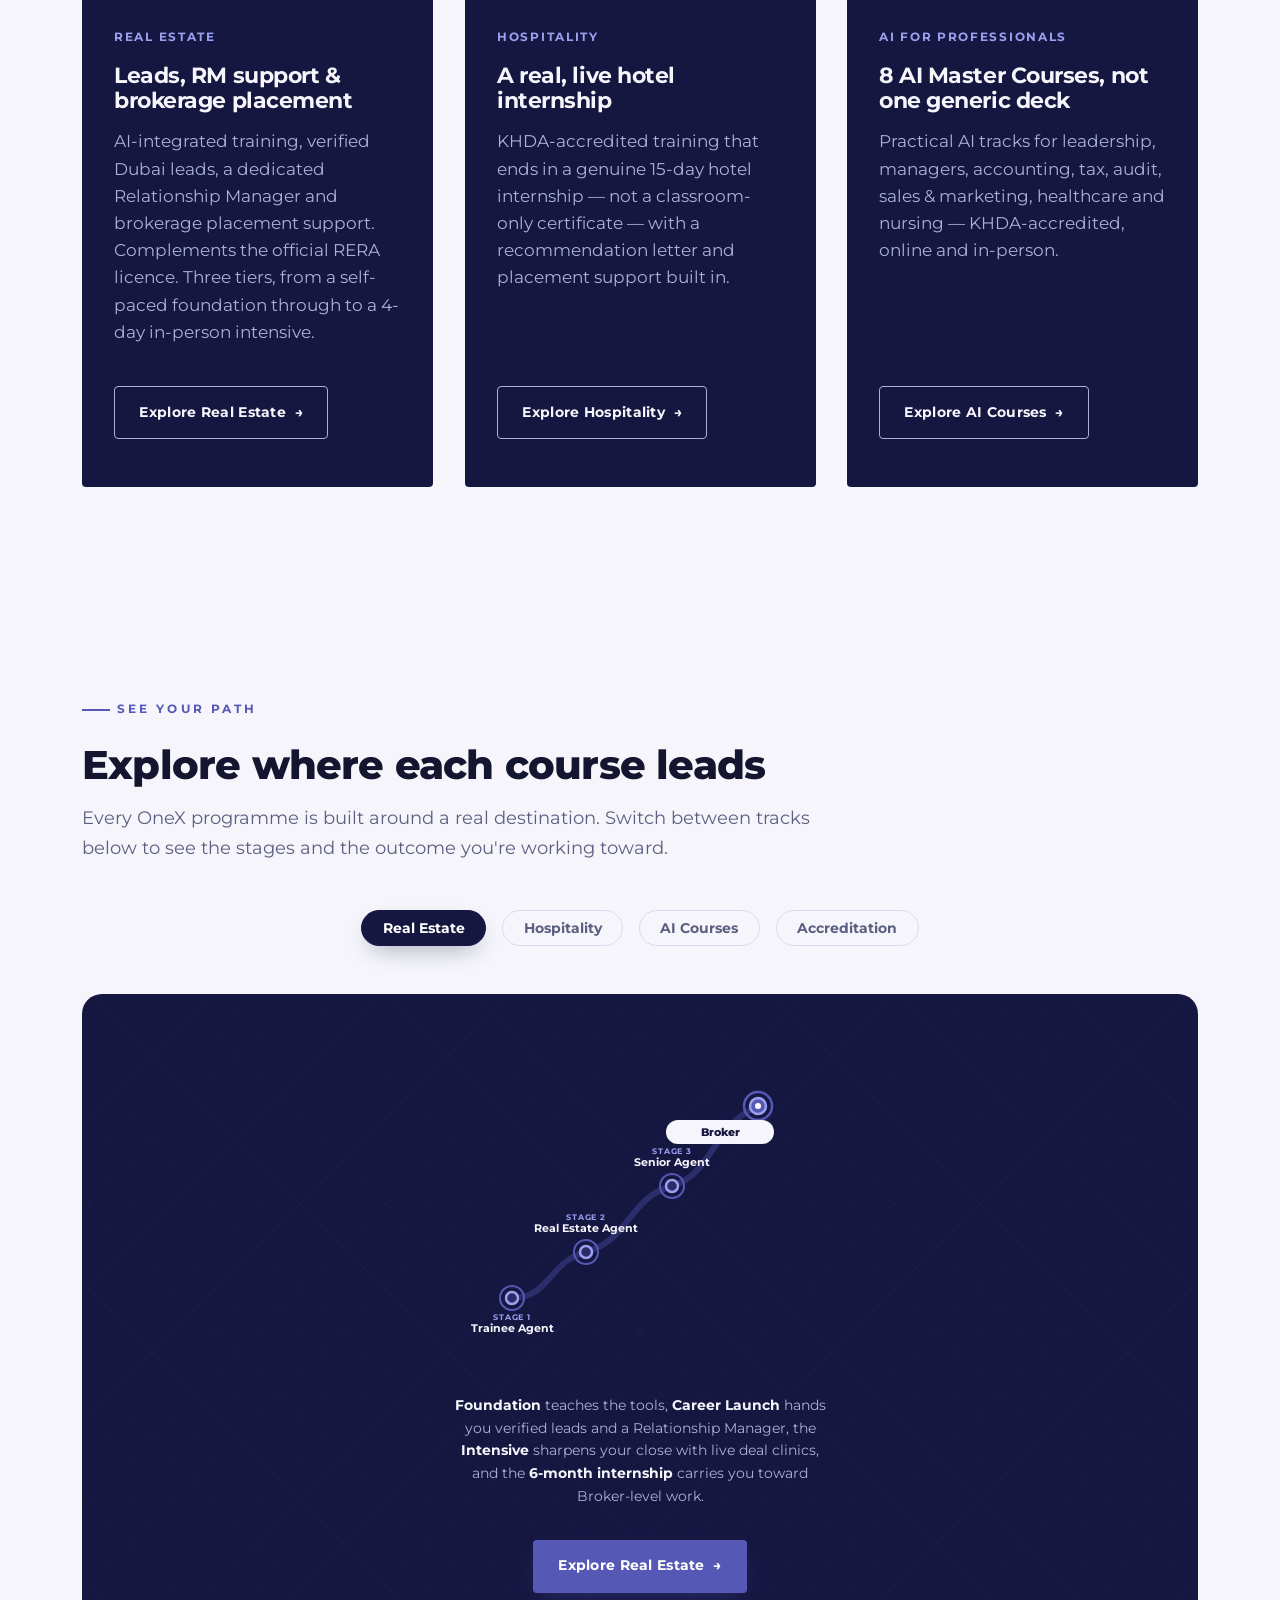
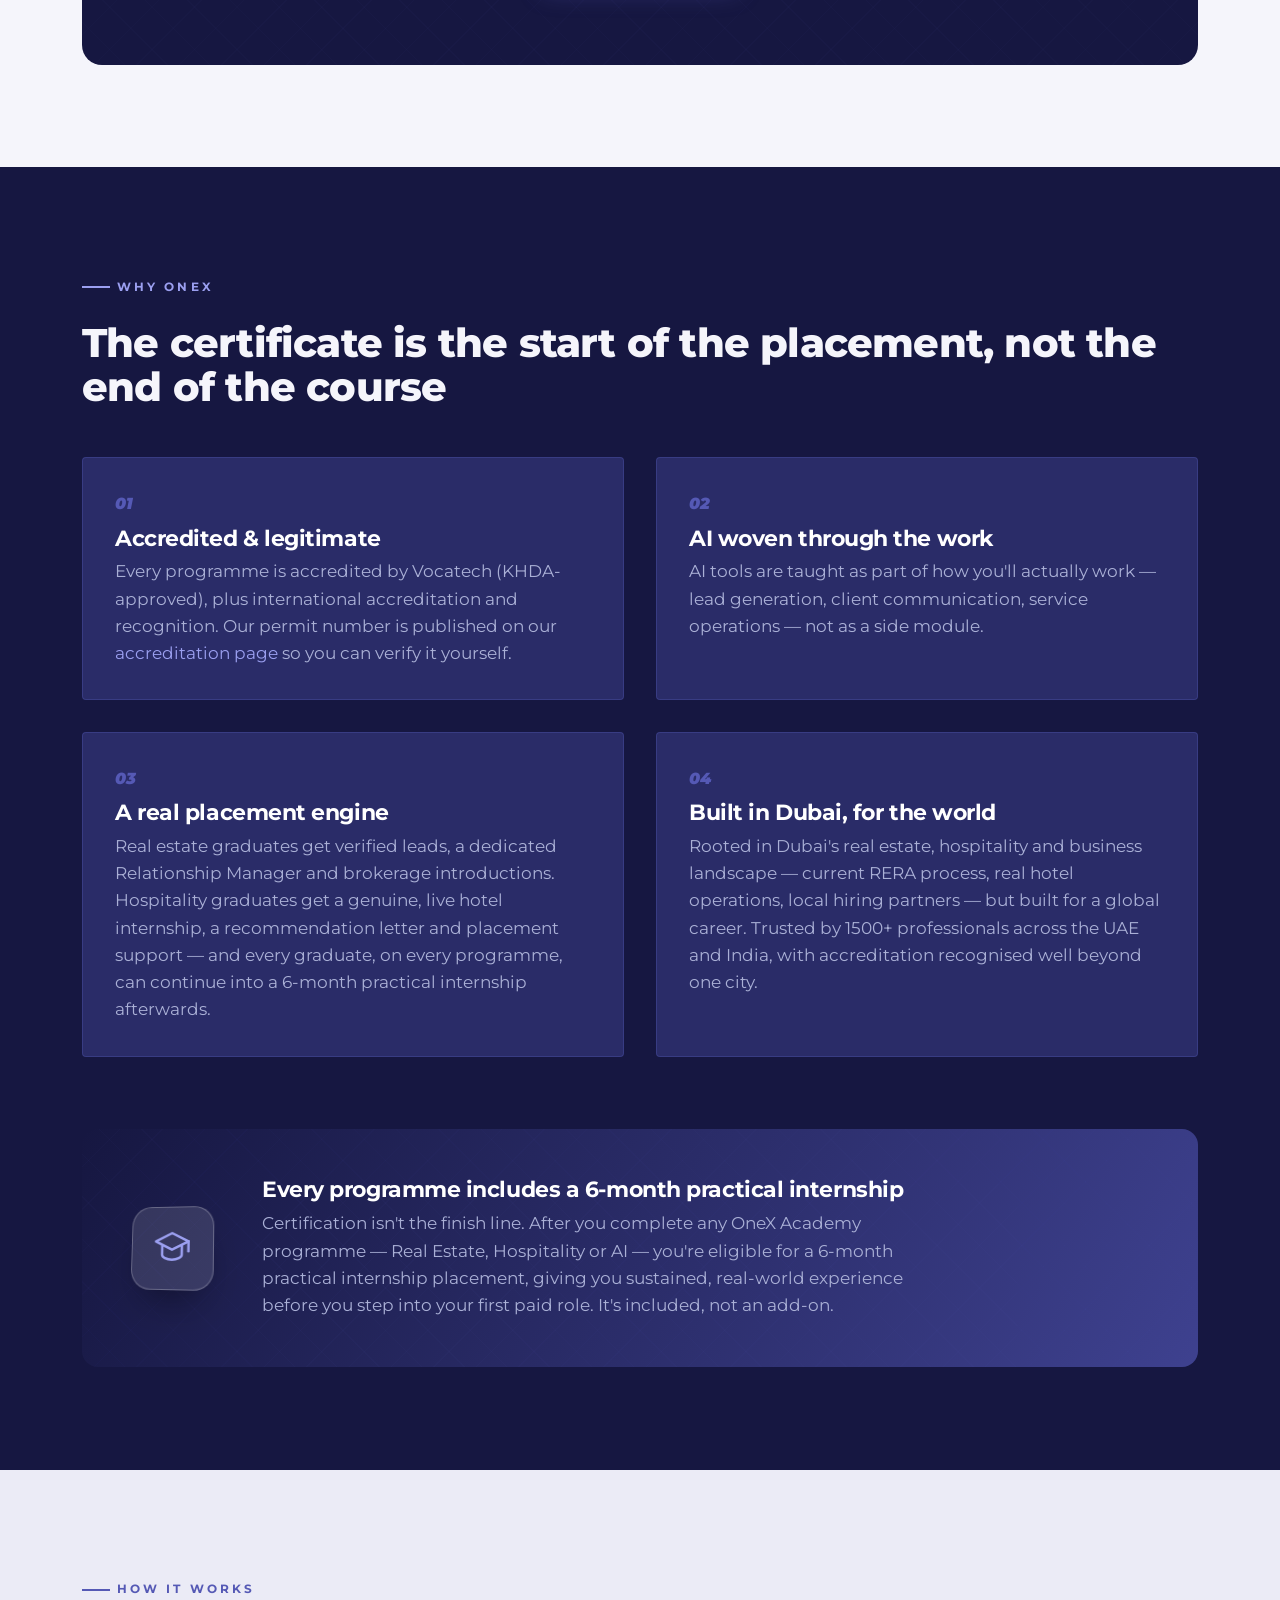
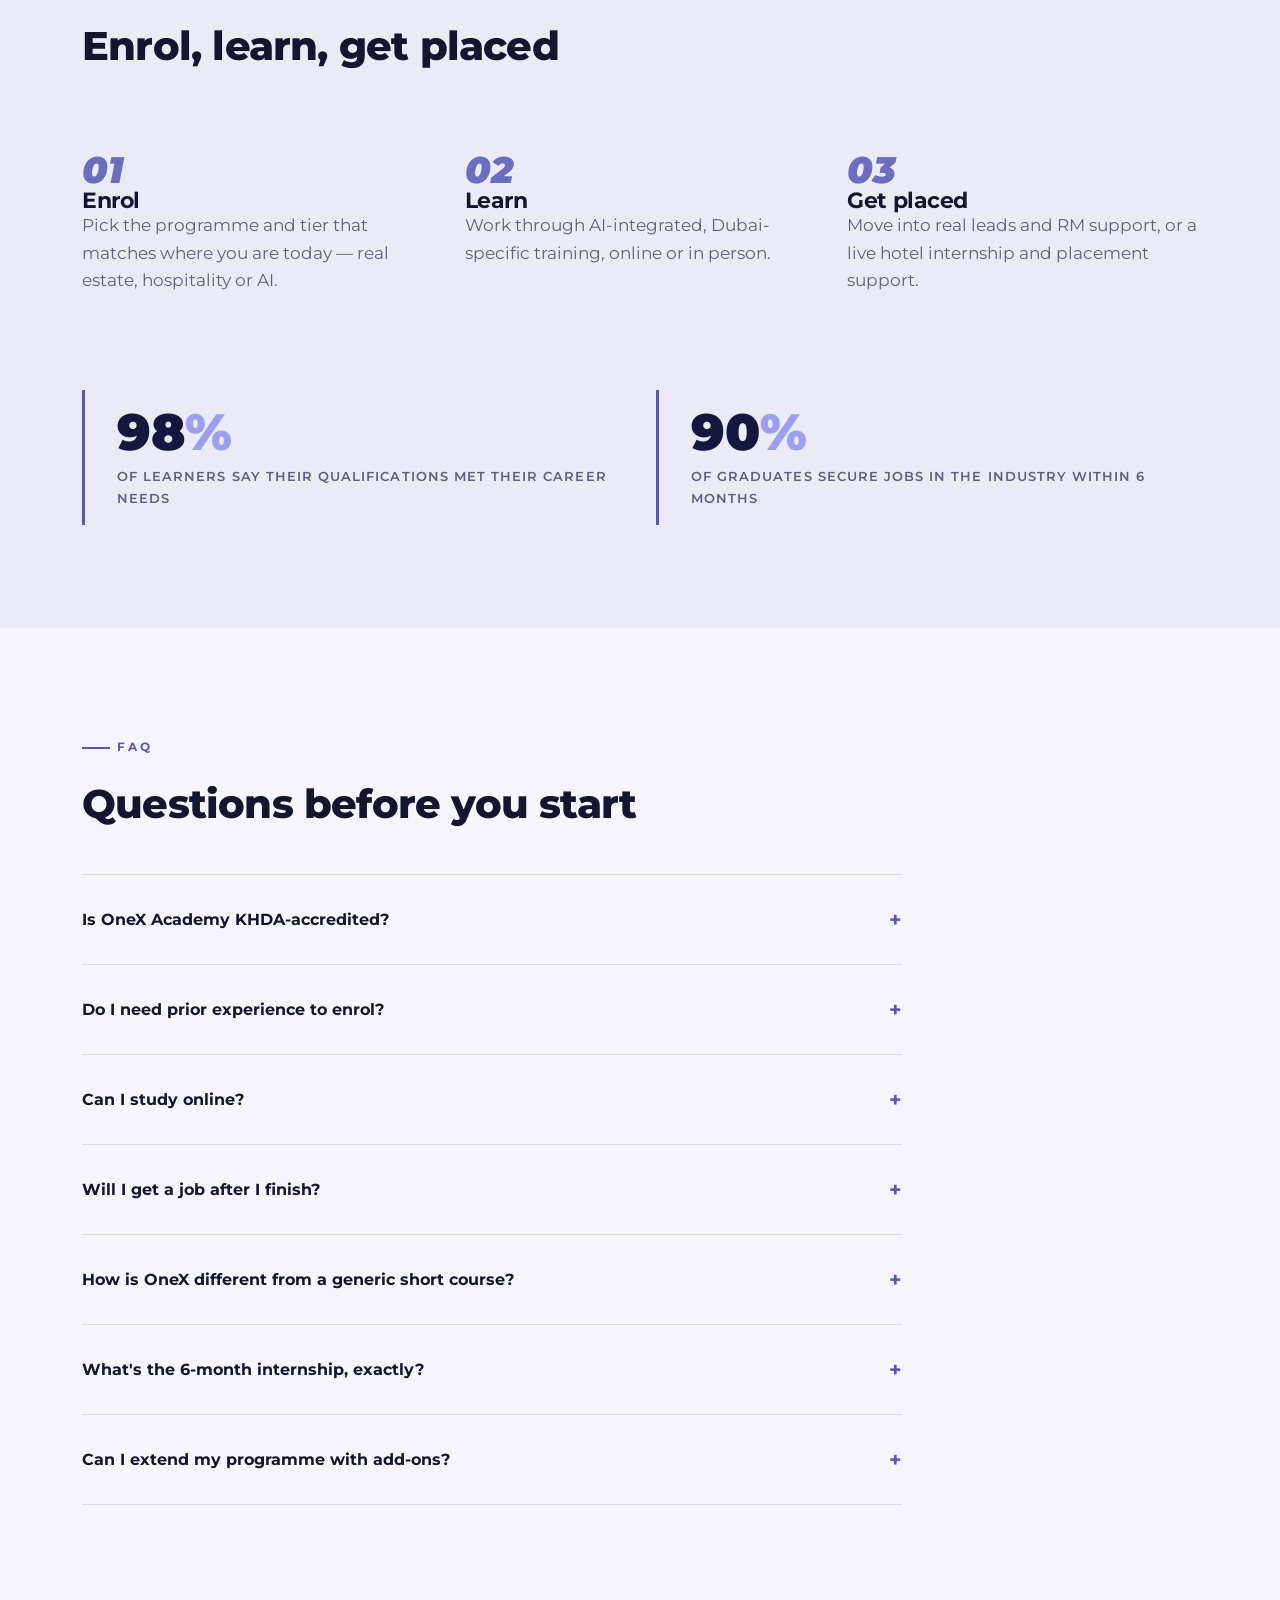
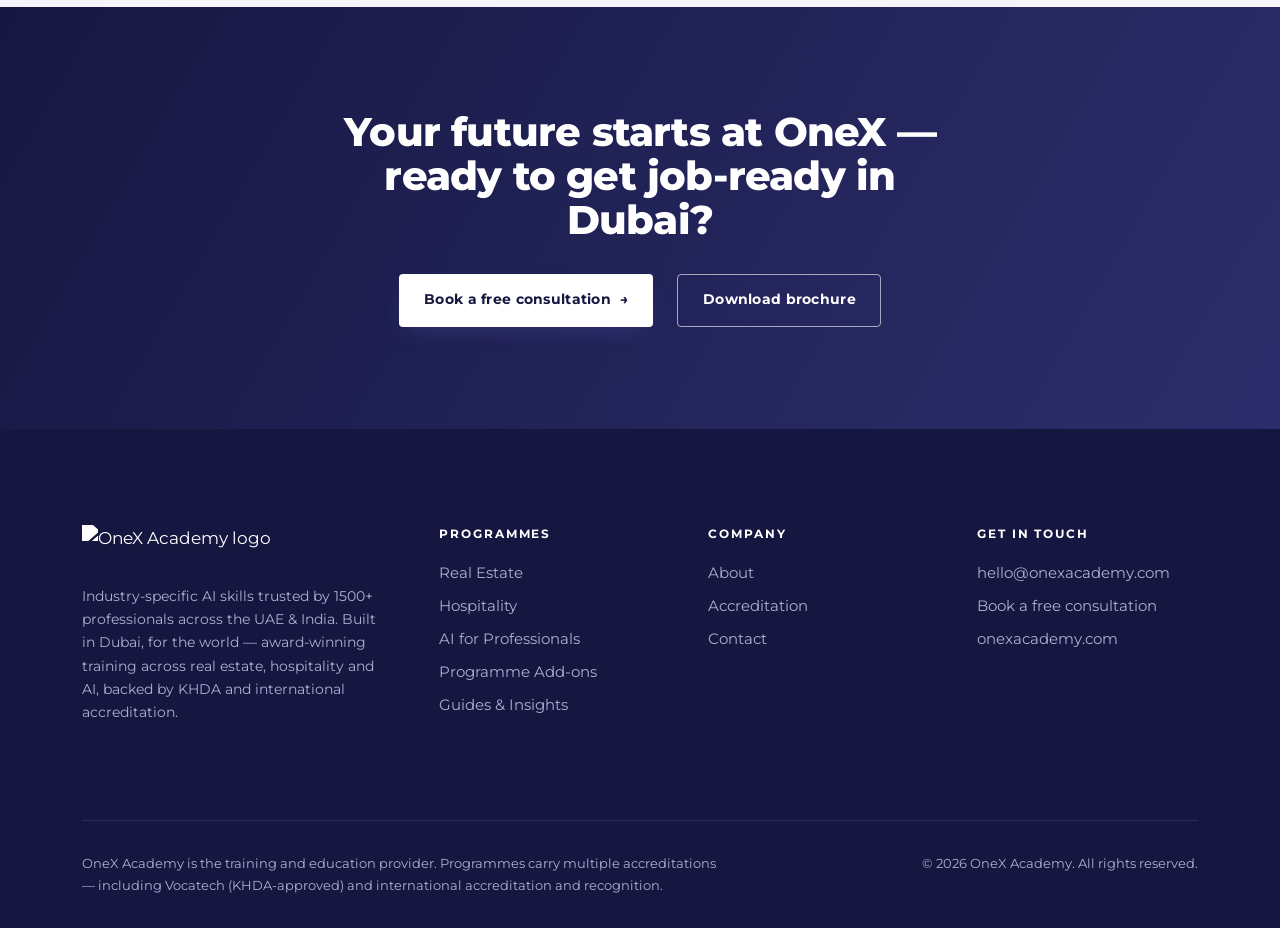
==== commit 1b7a7219: "Add tabbed career-path showcase to homepage Consolidates all four career-path diagrams (Real Estate," ====
--- a/index.html
+++ b/index.html
@@ -112,6 +112,138 @@
           <p>Practical AI tracks for leadership, managers, accounting, tax, audit, sales &amp; marketing, healthcare and nursing &mdash; KHDA-accredited, online and in-person.</p>
           <a href="/ai-courses-dubai/" class="btn btn--ghost btn--on-ink">Explore AI Courses <span class="arrow">&rarr;</span></a>
         </article>
+      </div>
+    </div>
+  </section>
+
+  <section class="reveal">
+    <div class="container">
+      <p class="eyebrow">See your path</p>
+      <h2>Explore where each course leads</h2>
+      <p class="lede" style="margin-top:var(--sp-3);">Every OneX programme is built around a real destination. Switch between tracks below to see the stages and the outcome you're working toward.</p>
+
+      <div class="path-tabs" role="tablist" aria-label="Choose a career path">
+        <button class="path-tab" role="tab" type="button" aria-selected="true" aria-controls="path-realestate" id="tab-realestate">Real Estate</button>
+        <button class="path-tab" role="tab" type="button" aria-selected="false" aria-controls="path-hospitality" id="tab-hospitality">Hospitality</button>
+        <button class="path-tab" role="tab" type="button" aria-selected="false" aria-controls="path-ai" id="tab-ai">AI Courses</button>
+        <button class="path-tab" role="tab" type="button" aria-selected="false" aria-controls="path-accreditation" id="tab-accreditation">Accreditation</button>
+      </div>
+
+      <div class="path-panel-wrap">
+        <div class="path-panel is-active" id="path-realestate" role="tabpanel" aria-labelledby="tab-realestate">
+          <div class="career-path" data-stages="4">
+            <svg viewBox="0 0 300 280" role="img" aria-label="Career path: Trainee Agent to Real Estate Agent to Senior Agent to Broker" overflow="visible">
+              <path class="cp-road" d="M22,232 C60,232 58,196 96,186 C140,174 138,132 182,120 C222,109 222,60 268,40"/>
+              <path class="cp-road-fill" d="M22,232 C60,232 58,196 96,186 C140,174 138,132 182,120 C222,109 222,60 268,40"/>
+              <path class="cp-pulse-path" d="M22,232 C60,232 58,196 96,186 C140,174 138,132 182,120 C222,109 222,60 268,40"/>
+              <g class="cp-node-anchor n1" transform="translate(22,232)">
+                <g class="cp-node"><circle class="cp-node-ping" r="12"/><circle class="cp-node-ring" r="12"/><circle class="cp-node-dot" r="6"/></g>
+                <text class="cp-label-stage" x="0" y="22">Stage 1</text>
+                <text class="cp-label-title" x="0" y="34">Trainee Agent</text>
+              </g>
+              <g class="cp-node-anchor n2" transform="translate(96,186)">
+                <g class="cp-node"><circle class="cp-node-ping" r="12"/><circle class="cp-node-ring" r="12"/><circle class="cp-node-dot" r="6"/></g>
+                <text class="cp-label-stage" x="0" y="-32">Stage 2</text>
+                <text class="cp-label-title" x="0" y="-20">Real Estate Agent</text>
+              </g>
+              <g class="cp-node-anchor n3" transform="translate(182,120)">
+                <g class="cp-node"><circle class="cp-node-ping" r="12"/><circle class="cp-node-ring" r="12"/><circle class="cp-node-dot" r="6"/></g>
+                <text class="cp-label-stage" x="0" y="-32">Stage 3</text>
+                <text class="cp-label-title" x="0" y="-20">Senior Agent</text>
+              </g>
+              <g class="cp-node-anchor cp-node-final" transform="translate(268,40)">
+                <circle class="cp-final-glow" r="12"/><circle class="cp-node-ring cp-node-ring-final" r="14"/><circle class="cp-node-dot cp-node-dot-final" r="8"/><circle class="cp-node-core" r="3"/>
+              </g>
+              <g class="cp-final-pill" transform="translate(176,54)"><rect class="cp-final-pill-bg" width="108" height="24" rx="12"/><text class="cp-final-pill-text" x="54" y="16">Broker</text></g>
+            </svg>
+          </div>
+          <p class="cp-caption"><strong>Foundation</strong> teaches the tools, <strong>Career Launch</strong> hands you verified leads and a Relationship Manager, the <strong>Intensive</strong> sharpens your close with live deal clinics, and the <strong>6-month internship</strong> carries you toward Broker-level work.</p>
+          <a href="/real-estate-courses-dubai/" class="btn btn--primary path-panel-cta">Explore Real Estate <span class="arrow">&rarr;</span></a>
+        </div>
+
+        <div class="path-panel" id="path-hospitality" role="tabpanel" aria-labelledby="tab-hospitality">
+          <div class="career-path" data-stages="4">
+            <svg viewBox="0 0 300 280" role="img" aria-label="Career path: Guest Service Associate to Supervisor to Duty Manager to Hotel Manager" overflow="visible">
+              <path class="cp-road" d="M22,232 C60,232 58,196 96,186 C140,174 138,132 182,120 C222,109 222,60 268,40"/>
+              <path class="cp-road-fill" d="M22,232 C60,232 58,196 96,186 C140,174 138,132 182,120 C222,109 222,60 268,40"/>
+              <path class="cp-pulse-path" d="M22,232 C60,232 58,196 96,186 C140,174 138,132 182,120 C222,109 222,60 268,40"/>
+              <g class="cp-node-anchor n1" transform="translate(22,232)">
+                <g class="cp-node"><circle class="cp-node-ping" r="12"/><circle class="cp-node-ring" r="12"/><circle class="cp-node-dot" r="6"/></g>
+                <text class="cp-label-stage" x="0" y="22">Stage 1</text>
+                <text class="cp-label-title" x="0" y="34">Guest Service Associate</text>
+              </g>
+              <g class="cp-node-anchor n2" transform="translate(96,186)">
+                <g class="cp-node"><circle class="cp-node-ping" r="12"/><circle class="cp-node-ring" r="12"/><circle class="cp-node-dot" r="6"/></g>
+                <text class="cp-label-stage" x="0" y="-32">Stage 2</text>
+                <text class="cp-label-title" x="0" y="-20">Supervisor</text>
+              </g>
+              <g class="cp-node-anchor n3" transform="translate(182,120)">
+                <g class="cp-node"><circle class="cp-node-ping" r="12"/><circle class="cp-node-ring" r="12"/><circle class="cp-node-dot" r="6"/></g>
+                <text class="cp-label-stage" x="0" y="-32">Stage 3</text>
+                <text class="cp-label-title" x="0" y="-20">Duty Manager</text>
+              </g>
+              <g class="cp-node-anchor cp-node-final" transform="translate(268,40)">
+                <circle class="cp-final-glow" r="12"/><circle class="cp-node-ring cp-node-ring-final" r="14"/><circle class="cp-node-dot cp-node-dot-final" r="8"/><circle class="cp-node-core" r="3"/>
+              </g>
+              <g class="cp-final-pill" transform="translate(158,54)"><rect class="cp-final-pill-bg" width="130" height="24" rx="12"/><text class="cp-final-pill-text" x="65" y="16">Hotel Manager</text></g>
+            </svg>
+          </div>
+          <p class="cp-caption"><strong>Foundation</strong> builds the fundamentals, the <strong>Hotel Career Immersion</strong> puts you on a real hotel floor for 15 days, and the <strong>6-month internship</strong> that follows is built to carry you toward hotel-management responsibility.</p>
+          <a href="/hospitality-course-dubai/" class="btn btn--primary path-panel-cta">Explore Hospitality <span class="arrow">&rarr;</span></a>
+        </div>
+
+        <div class="path-panel" id="path-ai" role="tabpanel" aria-labelledby="tab-ai">
+          <div class="career-path" data-stages="3">
+            <svg viewBox="0 0 300 280" role="img" aria-label="Career path: Analyst to AI-Augmented Specialist to Senior Specialist or Team Lead" overflow="visible">
+              <path class="cp-road" d="M30,230 C70,230 65,180 120,165 C180,148 200,80 260,50"/>
+              <path class="cp-road-fill" d="M30,230 C70,230 65,180 120,165 C180,148 200,80 260,50"/>
+              <path class="cp-pulse-path" d="M30,230 C70,230 65,180 120,165 C180,148 200,80 260,50"/>
+              <g class="cp-node-anchor n1" transform="translate(30,230)">
+                <g class="cp-node"><circle class="cp-node-ping" r="12"/><circle class="cp-node-ring" r="12"/><circle class="cp-node-dot" r="6"/></g>
+                <text class="cp-label-stage" x="0" y="22">Stage 1</text>
+                <text class="cp-label-title" x="0" y="34">Analyst</text>
+              </g>
+              <g class="cp-node-anchor n2" transform="translate(120,165)">
+                <g class="cp-node"><circle class="cp-node-ping" r="12"/><circle class="cp-node-ring" r="12"/><circle class="cp-node-dot" r="6"/></g>
+                <text class="cp-label-stage" x="0" y="-32">Stage 2</text>
+                <text class="cp-label-title" x="0" y="-20">AI-Augmented Specialist</text>
+              </g>
+              <g class="cp-node-anchor cp-node-final" transform="translate(260,50)">
+                <circle class="cp-final-glow" r="12"/><circle class="cp-node-ring cp-node-ring-final" r="14"/><circle class="cp-node-dot cp-node-dot-final" r="8"/><circle class="cp-node-core" r="3"/>
+              </g>
+              <g class="cp-final-pill" transform="translate(95,64)"><rect class="cp-final-pill-bg" width="190" height="24" rx="12"/><text class="cp-final-pill-text" x="95" y="16" style="font-size:9.5px;">Senior Specialist / Team Lead</text></g>
+            </svg>
+          </div>
+          <p class="cp-caption">Each AI Master Course takes you from practical fundamentals to <strong>specialist-level application</strong> in your field, with a <strong>6-month practical internship</strong> to put what you've learned to work.</p>
+          <a href="/ai-courses-dubai/" class="btn btn--primary path-panel-cta">Explore AI Courses <span class="arrow">&rarr;</span></a>
+        </div>
+
+        <div class="path-panel" id="path-accreditation" role="tabpanel" aria-labelledby="tab-accreditation">
+          <div class="career-path" data-stages="3">
+            <svg viewBox="0 0 300 280" role="img" aria-label="Flow: Train to Certify to Verify" overflow="visible">
+              <path class="cp-road" d="M26,220 C80,225 110,200 150,175 C190,150 210,110 262,70"/>
+              <path class="cp-road-fill" d="M26,220 C80,225 110,200 150,175 C190,150 210,110 262,70"/>
+              <path class="cp-pulse-path" d="M26,220 C80,225 110,200 150,175 C190,150 210,110 262,70"/>
+              <g class="cp-node-anchor n1" transform="translate(26,220)">
+                <g class="cp-node"><circle class="cp-node-ping" r="12"/><circle class="cp-node-ring" r="12"/><circle class="cp-node-dot" r="6"/></g>
+                <text class="cp-label-stage" x="0" y="22">Step 1</text>
+                <text class="cp-label-title" x="0" y="34">Train</text>
+              </g>
+              <g class="cp-node-anchor n2" transform="translate(150,175)">
+                <g class="cp-node"><circle class="cp-node-ping" r="12"/><circle class="cp-node-ring" r="12"/><circle class="cp-node-dot" r="6"/></g>
+                <text class="cp-label-stage" x="0" y="-32">Step 2</text>
+                <text class="cp-label-title" x="0" y="-20">Certify</text>
+              </g>
+              <g class="cp-node-anchor cp-node-final" transform="translate(262,70)">
+                <circle class="cp-final-glow" r="12"/><circle class="cp-node-ring cp-node-ring-final" r="14"/><circle class="cp-node-dot cp-node-dot-final" r="8"/><circle class="cp-node-core" r="3"/>
+                <path class="cp-final-check" d="M-3,0 L-1,2.2 L3.5,-2.6"/>
+              </g>
+              <g class="cp-final-pill" transform="translate(198,88)"><rect class="cp-final-pill-bg" width="100" height="24" rx="12"/><text class="cp-final-pill-text" x="50" y="16">Verify</text></g>
+            </svg>
+          </div>
+          <p class="cp-caption">You <strong>train</strong> with OneX Academy, get <strong>certified</strong> through Vocatech and our international accreditation partners, then <strong>verify</strong> it yourself &mdash; every step here is real and checkable, not just claimed.</p>
+          <a href="/accreditation/" class="btn btn--primary path-panel-cta">See Full Accreditation <span class="arrow">&rarr;</span></a>
+        </div>
       </div>
     </div>
   </section>
--- a/style.css
+++ b/style.css
@@ -560,34 +560,186 @@
 }
 .tilt:hover .depth-chip { transform: perspective(300px) rotateX(0deg) translateY(-2px); }
 
-/* career scene — hand-built isometric "building" icon system, one per
-   vertical. A shared tower/platform base (same everywhere, for brand
-   cohesion) topped with a distinct prop per page, plus a role-tag pill
-   styled like a museum-diorama placard. Replaces the old flat iso-stack. */
-.career-scene { position: relative; width: 240px; margin: 0 auto; }
-.career-scene .scene-float {
-  animation: sceneFloat 6s ease-in-out infinite;
-  filter: drop-shadow(0 28px 34px rgba(11,12,40,0.45));
-}
-.career-scene svg { width: 100%; height: auto; display: block; overflow: visible; }
-.career-scene .role-tag {
-  position: relative; margin: -0.6rem auto 0; width: max-content; max-width: 90%;
-  background: var(--paper); color: var(--ink);
-  font-weight: 800; font-size: 0.78rem; letter-spacing: 0.02em; text-align: center;
-  padding: 0.55em 1.1em; border-radius: 999px;
-  box-shadow: 0 14px 28px -10px rgba(11,12,40,0.55);
-  border: 1px solid var(--paper-3);
-}
-.career-scene .role-tag::before {
-  content: ''; position: absolute; left: 50%; top: -22px; width: 1px; height: 22px;
-  background: linear-gradient(to bottom, transparent, var(--accent-light));
-  transform: translateX(-50%);
-}
-@keyframes sceneFloat {
-  0%, 100% { transform: translateY(0); }
-  50% { transform: translateY(-10px); }
-}
-@media (max-width: 640px) { .career-scene { width: 168px; } .career-scene .role-tag { font-size: 0.68rem; padding: 0.5em 0.9em; } }
+/* career path — "ascending road" diagram system. A glowing road climbs
+   bottom-left to top-right; a pulse of light travels it end-to-end,
+   lighting each career-stage node as it passes, and finishes in a bright
+   destination pill naming the job title the learner becomes. Replaces
+   the earlier static isometric building diorama. Career-ladder pages
+   (Real Estate, Hospitality, AI) use the full diagonal climb; process-flow
+   pages (Add-ons, Accreditation) use a flatter rise so the geometry never
+   overclaims "promotion" for non-career content — see per-page markup. */
+.career-path { width: 300px; margin: 0 auto; }
+.career-path svg { display: block; width: 100%; height: auto; overflow: visible; }
+
+.cp-road {
+  fill: none; stroke: var(--ink-3); stroke-width: 6;
+  stroke-linecap: round; stroke-linejoin: round; opacity: 0.55;
+}
+
+.cp-road-fill {
+  fill: none; stroke: var(--accent-light); stroke-width: 6;
+  stroke-linecap: round; stroke-linejoin: round;
+  filter: drop-shadow(0 0 6px var(--accent-light));
+  stroke-dasharray: 640; stroke-dashoffset: 640;
+  animation: cpDraw 4.8s cubic-bezier(.65,0,.35,1) infinite;
+}
+@keyframes cpDraw {
+  0%, 8% { stroke-dashoffset: 640; }
+  62%    { stroke-dashoffset: 0; }
+  100%   { stroke-dashoffset: 0; }
+}
+
+/* traveling pulse: a short bright dash on a long gap rides the same road.
+   Tolerant of small path-length differences across pages by design — no
+   per-page getTotalLength() measurement needed. */
+.cp-pulse-path {
+  fill: none; stroke: #fff; stroke-width: 8; stroke-linecap: round;
+  filter: drop-shadow(0 0 8px var(--accent-light)) drop-shadow(0 0 14px var(--accent-light));
+  stroke-dasharray: 24 616; stroke-dashoffset: 640; opacity: 0;
+  animation: cpTravel 4.8s cubic-bezier(.65,0,.35,1) infinite;
+}
+@keyframes cpTravel {
+  0%   { stroke-dashoffset: 640; opacity: 0; }
+  6%   { opacity: 1; }
+  60%  { stroke-dashoffset: 0; opacity: 1; }
+  72%  { opacity: 0; }
+  100% { stroke-dashoffset: 0; opacity: 0; }
+}
+
+.cp-node-ring {
+  fill: none; stroke: var(--accent); stroke-width: 2;
+  transform-box: fill-box; transform-origin: center;
+}
+.cp-node-dot {
+  fill: var(--ink-2); stroke: var(--accent-light); stroke-width: 2.5;
+  transform-box: fill-box; transform-origin: center;
+}
+/* IMPORTANT: an SVG "transform" presentation attribute (used on
+   .cp-node-anchor for translate positioning) is fully REPLACED — not
+   composed — by any CSS `transform` applied to that same element. So the
+   scale/pulse animations below must live on an INNER <g class="cp-node">
+   nested inside the positioned <g class="cp-node-anchor n1" transform="translate(x,y)">
+   wrapper, never on the anchor itself. Structure per node:
+   <g class="cp-node-anchor n1" transform="translate(x,y)">
+     <g class="cp-node"><circle class="cp-node-ping"/><circle class="cp-node-ring"/><circle class="cp-node-dot"/></g>
+     <text class="cp-label-stage">...</text><text class="cp-label-title">...</text>
+   </g> */
+.cp-node { animation: cpNodeLight 4.8s cubic-bezier(.65,0,.35,1) infinite; transform-box: fill-box; transform-origin: center; }
+.cp-node-anchor.n1 .cp-node { animation-delay: 0s; }
+.cp-node-anchor.n2 .cp-node { animation-delay: 1.1s; }
+.cp-node-anchor.n3 .cp-node { animation-delay: 2.4s; }
+@keyframes cpNodeLight {
+  0%, 20%  { transform: scale(1); }
+  26%      { transform: scale(1.15); }
+  34%, 100% { transform: scale(1); }
+}
+
+/* expanding "arrival" ping at every node, not just the final one */
+.cp-node-ping {
+  fill: none; stroke: var(--accent-light); stroke-width: 2; opacity: 0;
+  transform-box: fill-box; transform-origin: center;
+  animation: cpNodePing 4.8s cubic-bezier(.65,0,.35,1) infinite;
+}
+.cp-node-anchor.n1 .cp-node-ping { animation-delay: 0s; }
+.cp-node-anchor.n2 .cp-node-ping { animation-delay: 1.1s; }
+.cp-node-anchor.n3 .cp-node-ping { animation-delay: 2.4s; }
+@keyframes cpNodePing {
+  0%, 20% { transform: scale(1); opacity: 0; }
+  24%     { opacity: 0.8; }
+  40%     { transform: scale(1.9); opacity: 0; }
+  100%    { transform: scale(1); opacity: 0; }
+}
+
+.cp-node-ring-final { stroke-width: 2.5; }
+.cp-node-dot-final { fill: var(--accent); stroke: var(--accent-light); }
+.cp-node-core { fill: #fff; }
+.cp-final-glow {
+  fill: none; stroke: var(--accent-light); stroke-width: 2.5; opacity: 0;
+  transform-box: fill-box; transform-origin: center;
+  animation: cpFinalGlow 4.8s cubic-bezier(.65,0,.35,1) infinite;
+}
+@keyframes cpFinalGlow {
+  0%, 68% { transform: scale(1); opacity: 0; }
+  74%     { transform: scale(1.9); opacity: 0.9; }
+  90%     { transform: scale(1.9); opacity: 0; }
+  100%    { transform: scale(1); opacity: 0; }
+}
+.cp-final-check { fill: none; stroke: var(--ink); stroke-width: 1.6; stroke-linecap: round; stroke-linejoin: round; }
+
+.cp-label-stage {
+  fill: var(--accent-light); font-family: 'Montserrat', sans-serif;
+  font-size: 7.5px; font-weight: 700; letter-spacing: 0.12em;
+  text-anchor: middle; text-transform: uppercase;
+}
+.cp-label-title {
+  fill: var(--paper); font-family: 'Montserrat', sans-serif;
+  font-size: 10.5px; font-weight: 700; text-anchor: middle;
+}
+
+.cp-final-pill-bg { fill: var(--paper); }
+.cp-final-pill-text {
+  fill: var(--ink); font-family: 'Montserrat', sans-serif;
+  font-size: 11px; font-weight: 800; text-anchor: middle;
+}
+
+@media (max-width: 640px) {
+  .career-path { width: 200px; }
+  .cp-label-stage { display: none; }
+  .cp-label-title { font-size: 9.5px; }
+}
+
+/* descriptive caption tying the diagram's stages to what the programme
+   actually does at each step — sits directly under the diagram so the
+   visual and the value-prop copy read as one connected piece. */
+.cp-caption {
+  margin: var(--sp-4) auto 0; max-width: 300px; text-align: center;
+  font-size: 0.86rem; line-height: 1.65; color: var(--muted-on-ink);
+}
+.cp-caption strong { color: var(--paper); font-weight: 700; }
+
+/* Reduced motion relies on the site's existing global override
+   (*{animation-duration:.01ms!important;animation-iteration-count:1!important}),
+   which collapses every keyframe above to its 100% frame: road fully
+   drawn and glowing, pulse faded out, nodes at rest, destination pill
+   lit — a clean, deliberate static frame. No extra rule needed here. */
+
+/* path-tabs — homepage showcase that lets a visitor switch between the
+   four career-path diagrams (Real Estate / Hospitality / AI / Accreditation)
+   in one place, instead of only meeting each one on its own hub page. */
+.path-tabs {
+  display: flex; gap: var(--sp-3); flex-wrap: wrap; justify-content: center;
+  margin-top: var(--sp-6); margin-bottom: var(--sp-6);
+}
+.path-tab {
+  background: none; border: 1px solid var(--paper-3); border-radius: 999px;
+  padding: 0.65em 1.5em; font-weight: 700; font-size: 0.85rem; color: var(--muted-on-paper);
+  transition: background 0.3s var(--ease), color 0.3s var(--ease), border-color 0.3s var(--ease), transform 0.3s var(--ease);
+  font-family: 'Montserrat', sans-serif;
+}
+.path-tab:hover { transform: translateY(-2px); border-color: var(--accent); color: var(--accent); }
+.path-tab[aria-selected="true"] {
+  background: var(--ink); color: #fff; border-color: var(--ink);
+  box-shadow: 0 10px 24px -10px rgba(22,23,65,0.45);
+}
+.path-tab[aria-selected="true"]:hover { color: var(--accent-light); }
+
+.path-panel-wrap {
+  background: var(--ink); border-radius: 20px; padding: clamp(2rem, 6vw, var(--sp-7)) var(--sp-5);
+  position: relative; overflow: hidden;
+}
+.path-panel-wrap::before {
+  content: ''; position: absolute; inset: 0; background-image: var(--lattice);
+  opacity: 0.35; pointer-events: none;
+}
+.path-panel { display: none; position: relative; z-index: 1; }
+.path-panel.is-active {
+  display: flex; flex-direction: column; align-items: center; text-align: center; gap: var(--sp-4);
+  animation: pathPanelIn 0.5s var(--ease);
+}
+@keyframes pathPanelIn { from { opacity: 0; transform: translateY(10px); } to { opacity: 1; transform: translateY(0); } }
+.path-panel .cp-caption { color: var(--muted-on-ink); max-width: 380px; }
+.path-panel .cp-caption strong { color: var(--paper); }
+.path-panel-cta { margin-top: var(--sp-2); }
 
 /* photo frame with 3D lift — for real learner photos reused across pages */
 .photo-3d {
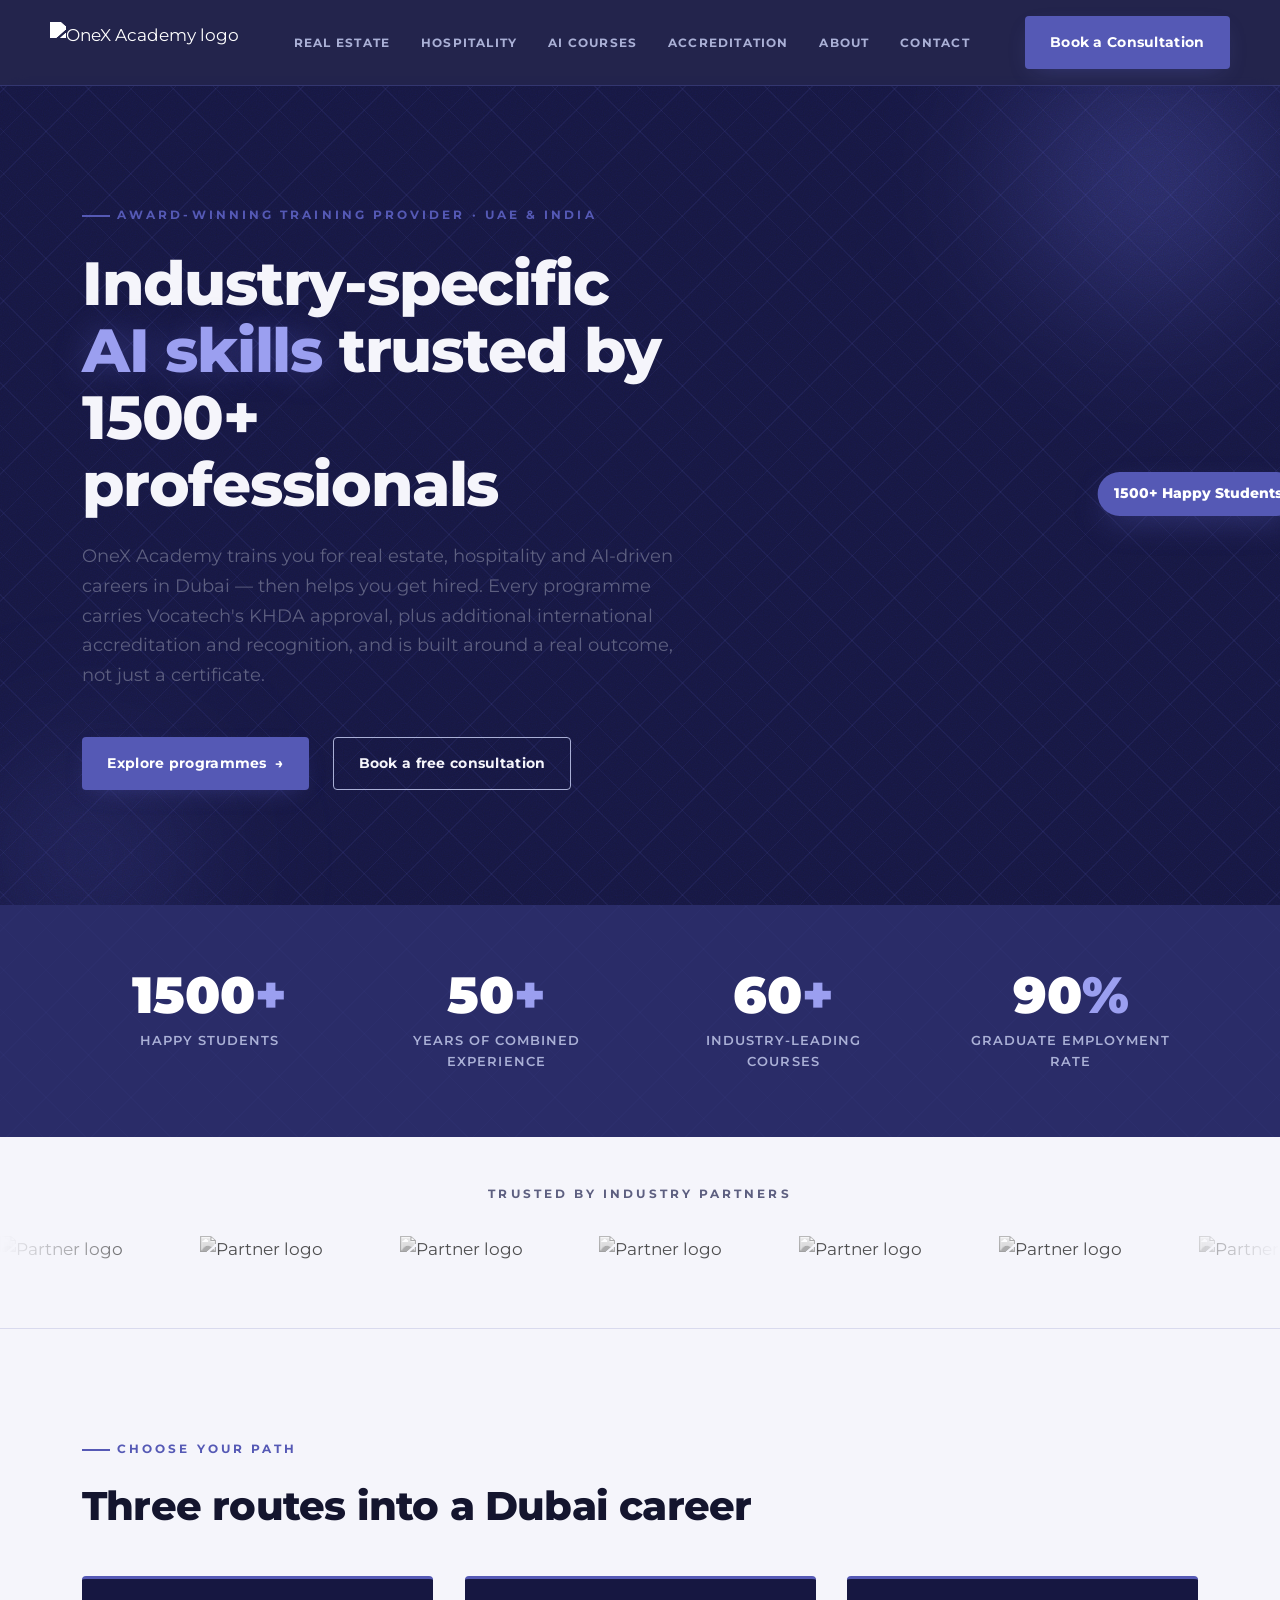
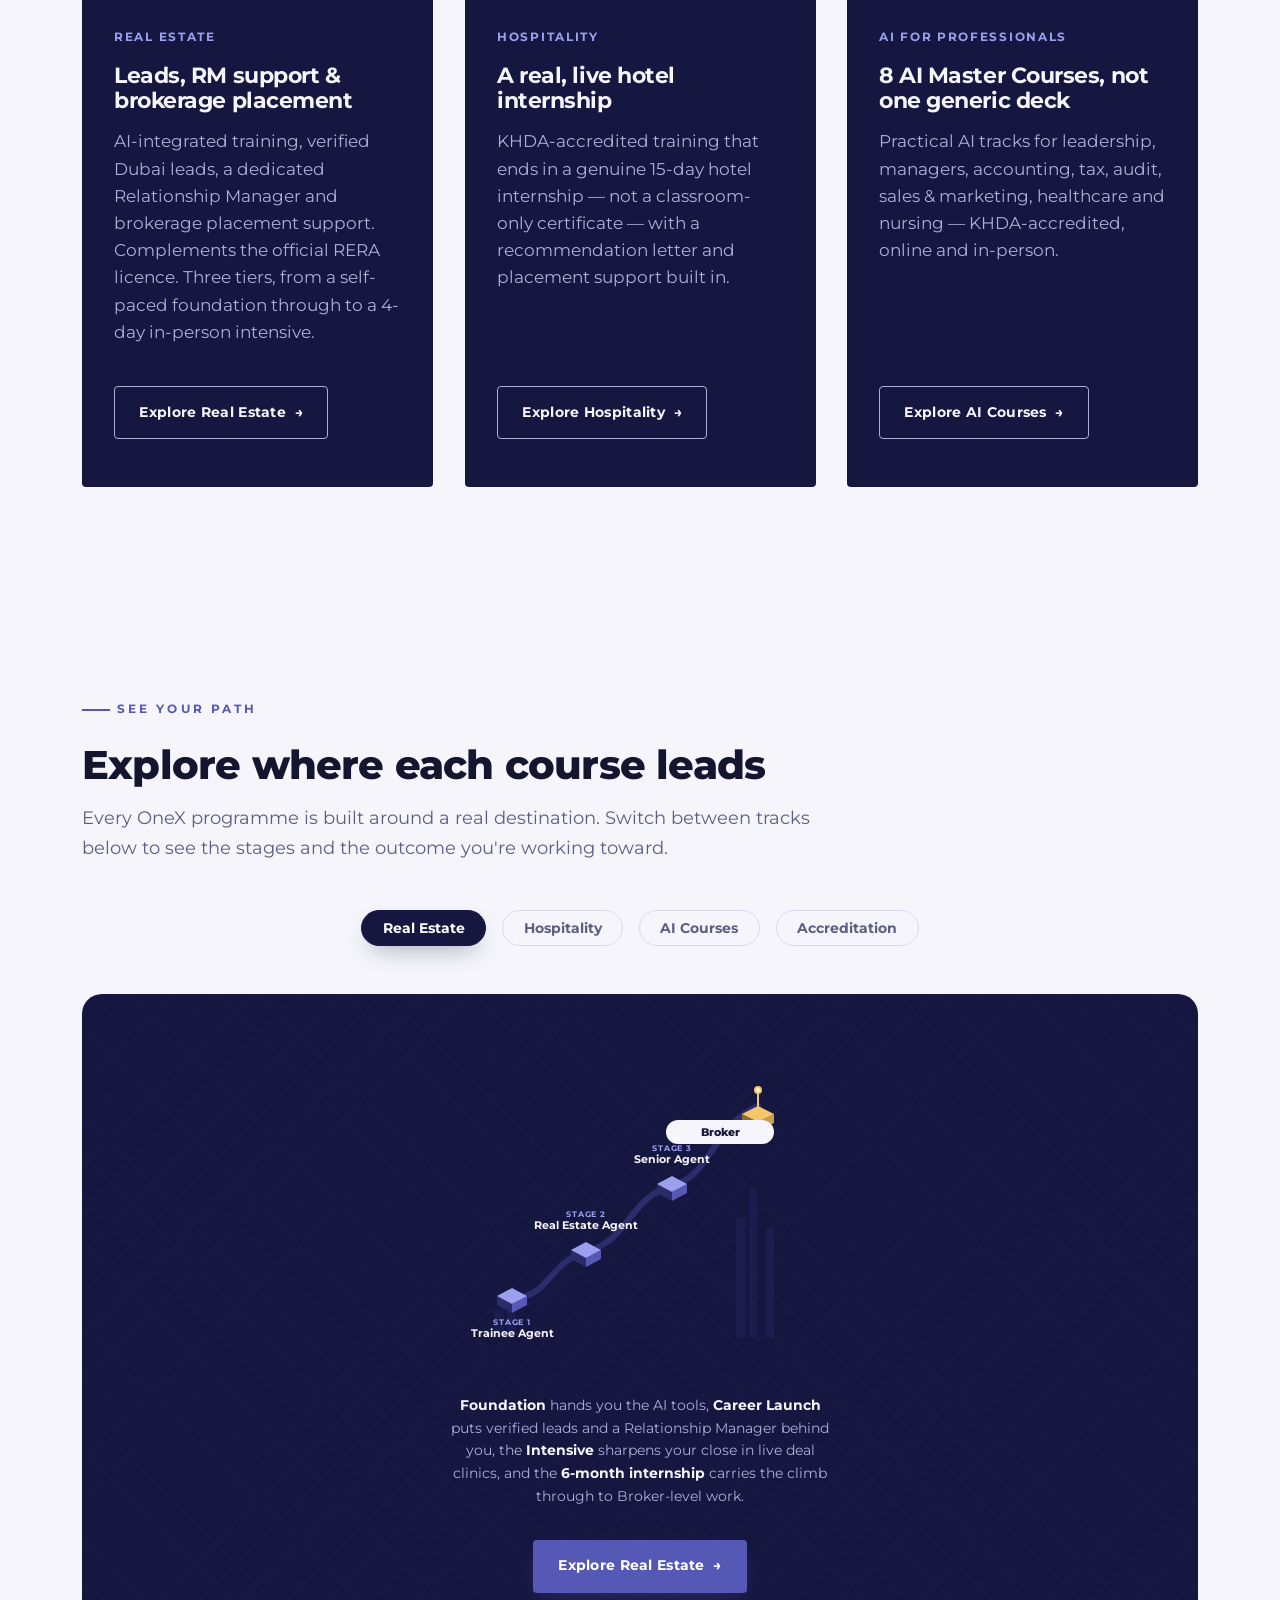
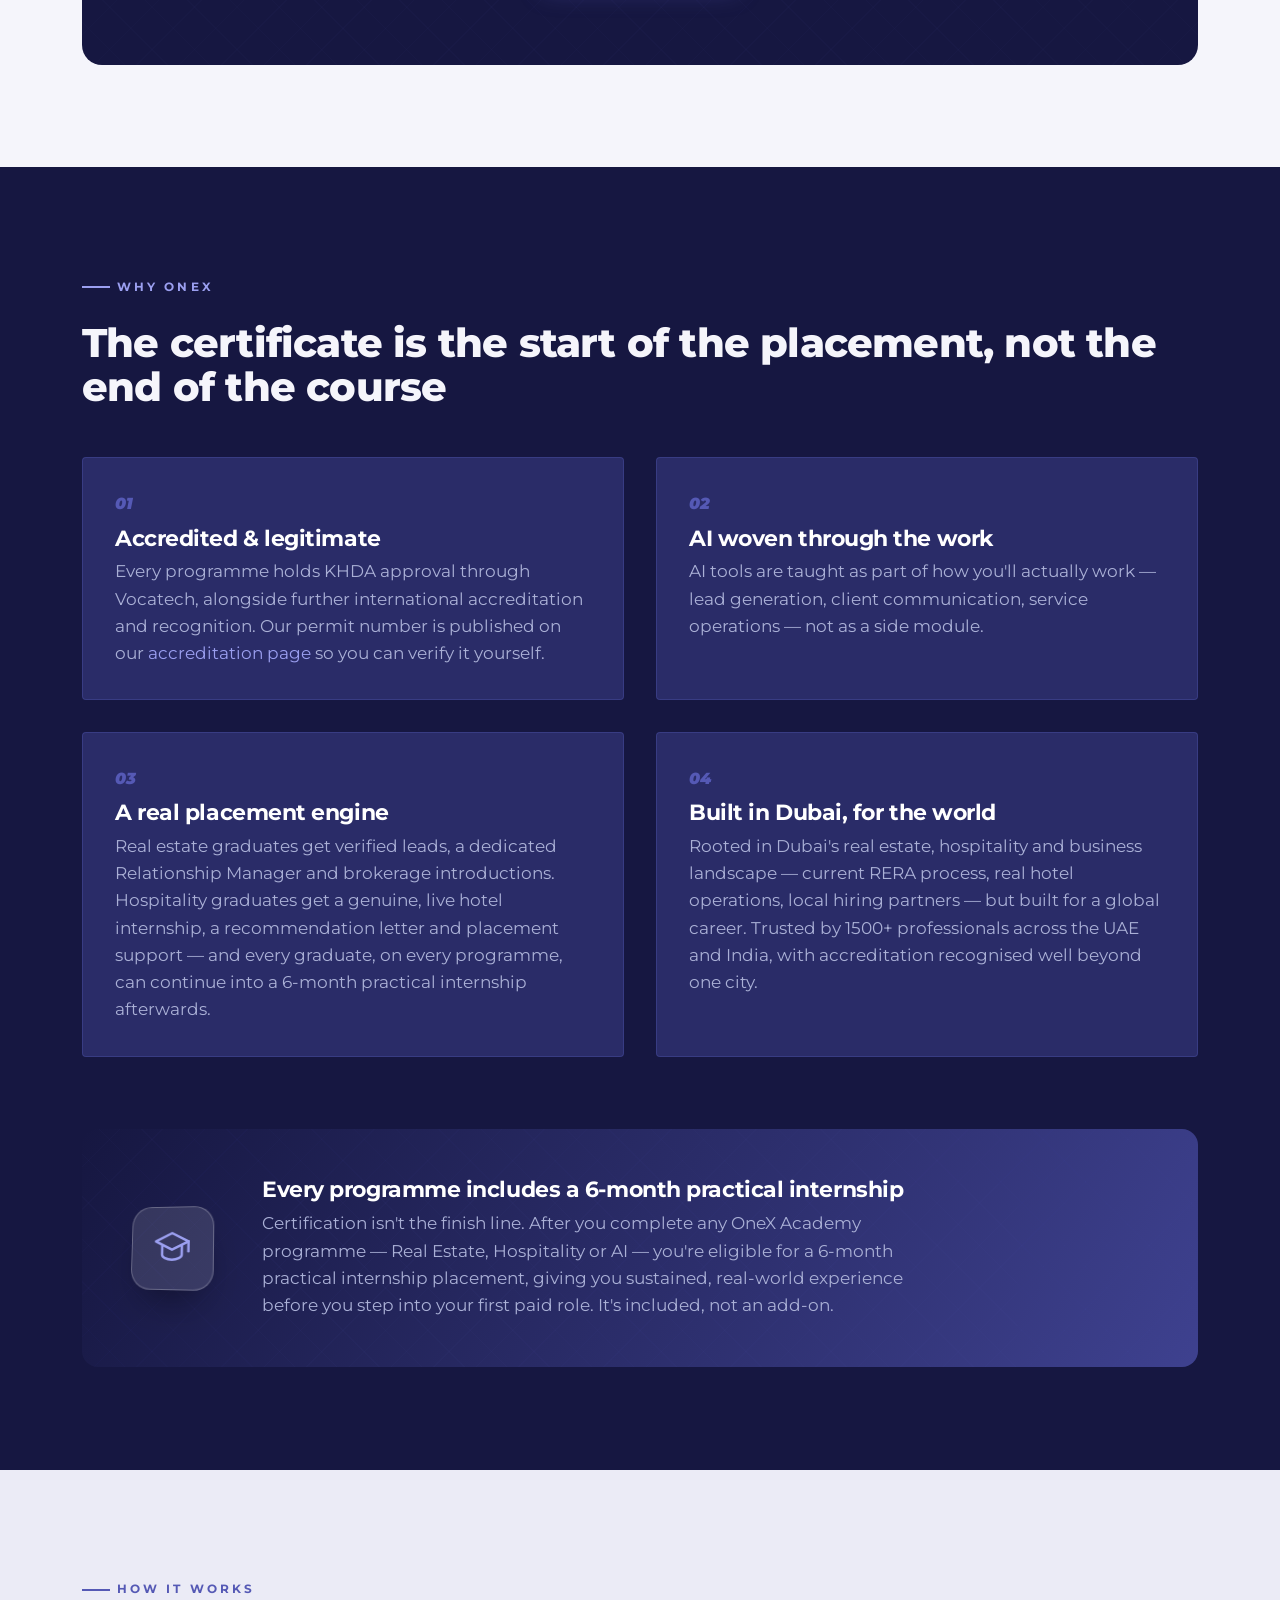
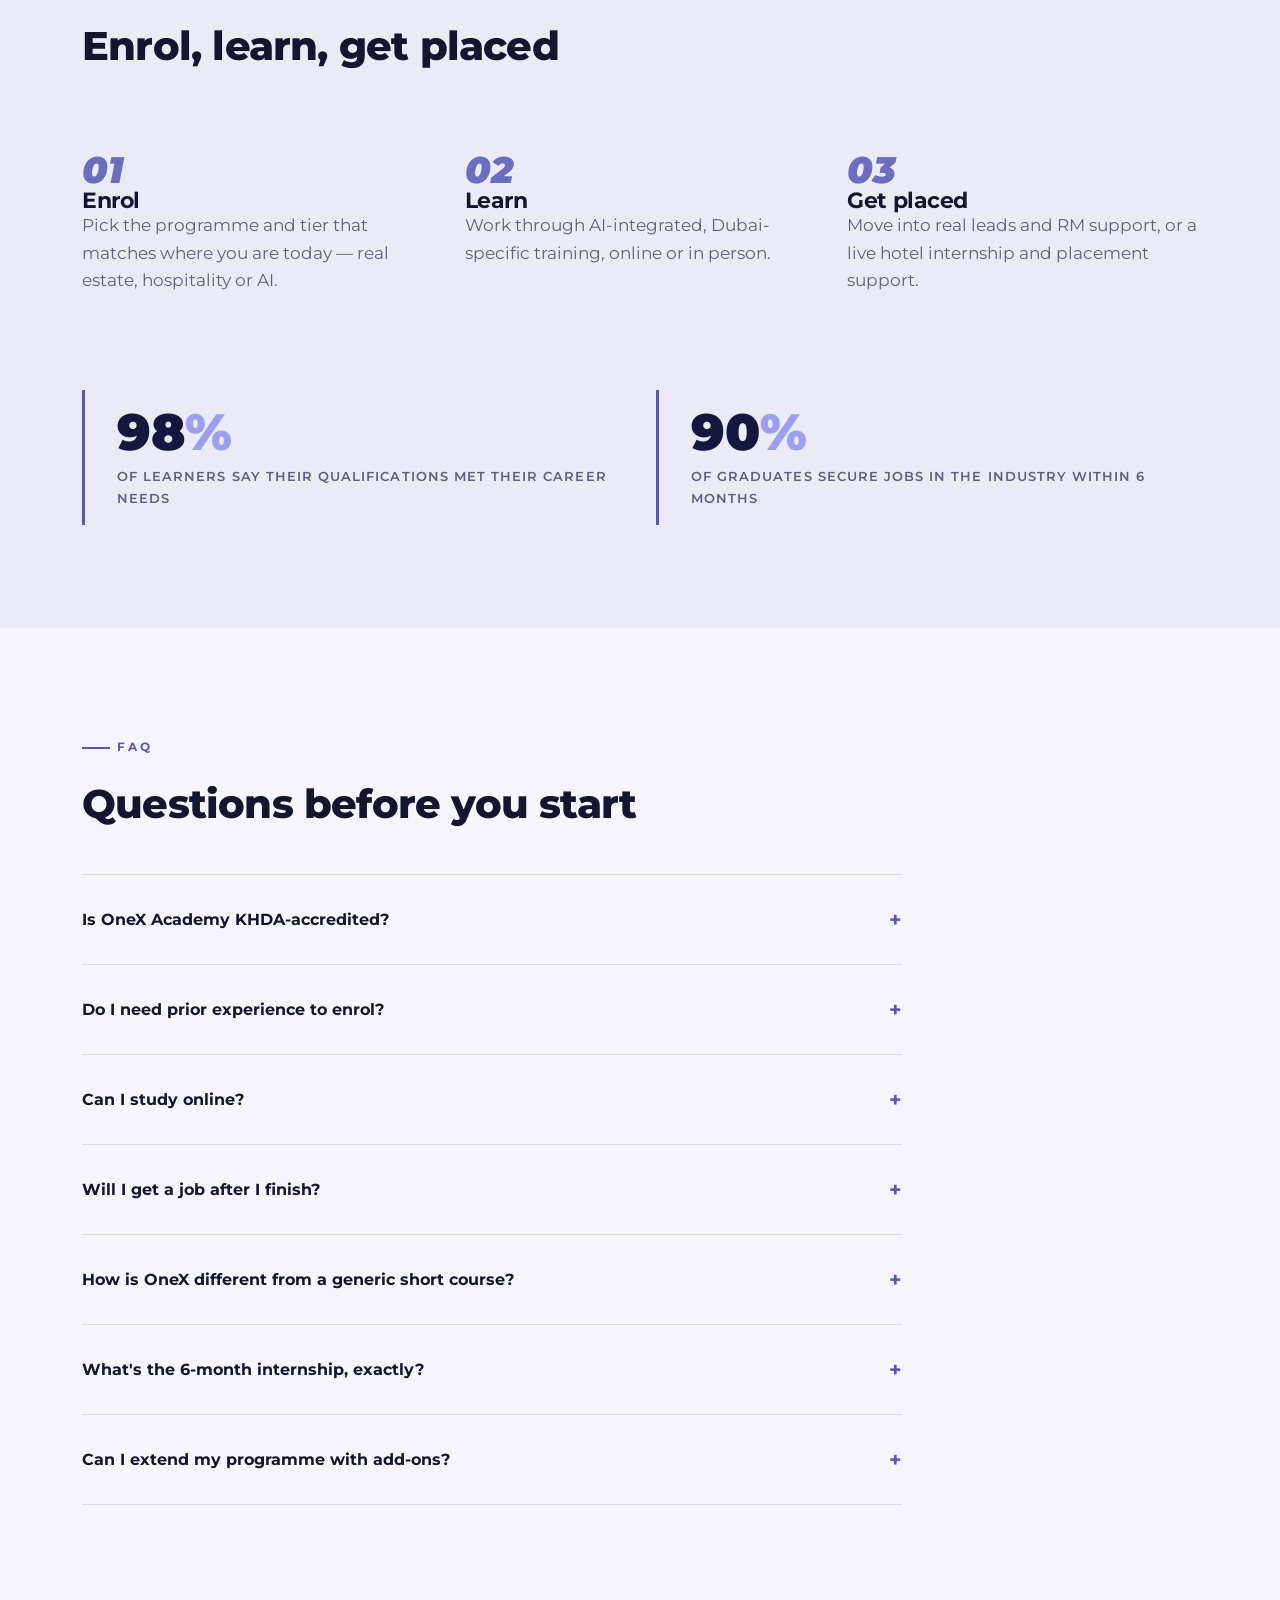
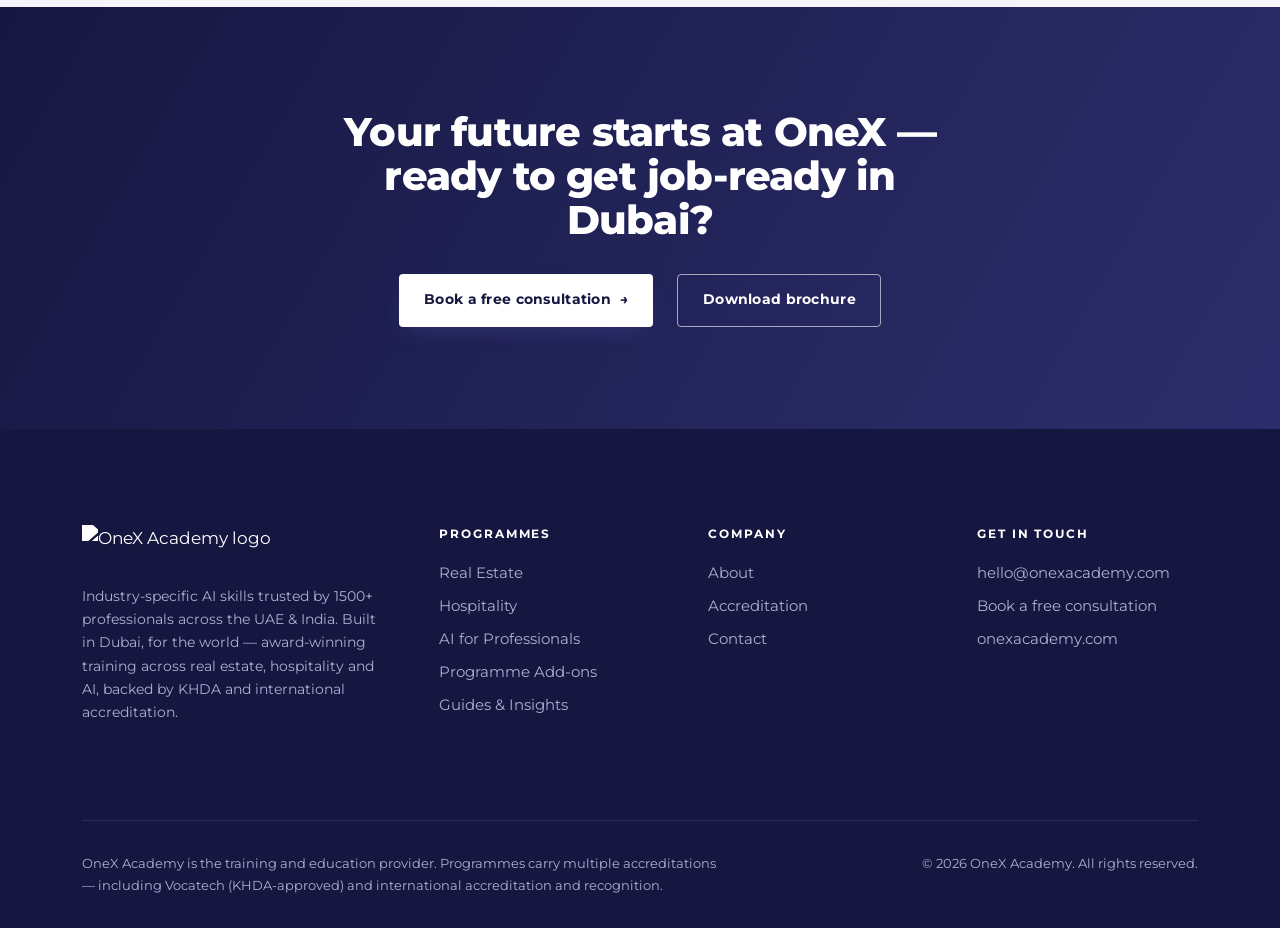
==== commit 30c28411: "Redesign career diagrams per vertical; mature tone pass sitewide - Replace the shared road-and-dot d" ====
--- a/index.html
+++ b/index.html
@@ -23,7 +23,7 @@
         <div class="hero-fade">
           <p class="eyebrow">Award-winning training provider &middot; UAE &amp; India</p>
           <h1>Industry-specific <span class="glow">AI skills</span> trusted by 1500+ professionals</h1>
-          <p class="lede">OneX Academy trains you for real estate, hospitality and AI-driven careers in Dubai &mdash; then helps you get hired. Every programme is accredited by Vocatech (KHDA-approved), plus international accreditation and recognition, and built around a real outcome, not just a certificate.</p>
+          <p class="lede">OneX Academy trains you for real estate, hospitality and AI-driven careers in Dubai &mdash; then helps you get hired. Every programme carries Vocatech's KHDA approval, plus additional international accreditation and recognition, and is built around a real outcome, not just a certificate.</p>
           <div class="btn-row">
             <a href="#programmes" class="btn btn--primary">Explore programmes <span class="arrow">&rarr;</span></a>
             <a href="/contact/" class="btn btn--ghost btn--on-ink">Book a free consultation</a>
@@ -132,89 +132,170 @@
       <div class="path-panel-wrap">
         <div class="path-panel is-active" id="path-realestate" role="tabpanel" aria-labelledby="tab-realestate">
           <div class="career-path" data-stages="4">
-            <svg viewBox="0 0 300 280" role="img" aria-label="Career path: Trainee Agent to Real Estate Agent to Senior Agent to Broker" overflow="visible">
+            <svg viewBox="0 0 300 280" role="img" aria-label="Career climb rising from Trainee Agent through Real Estate Agent and Senior Agent to Broker" overflow="visible">
+              <g class="re-skyline" aria-hidden="true">
+                <rect x="4" y="244" width="10" height="28"/>
+                <rect x="17" y="234" width="8" height="38"/>
+                <rect x="246" y="152" width="9" height="120"/>
+                <rect x="260" y="122" width="7" height="150"/>
+                <rect x="276" y="162" width="8" height="110"/>
+              </g>
               <path class="cp-road" d="M22,232 C60,232 58,196 96,186 C140,174 138,132 182,120 C222,109 222,60 268,40"/>
               <path class="cp-road-fill" d="M22,232 C60,232 58,196 96,186 C140,174 138,132 182,120 C222,109 222,60 268,40"/>
               <path class="cp-pulse-path" d="M22,232 C60,232 58,196 96,186 C140,174 138,132 182,120 C222,109 222,60 268,40"/>
               <g class="cp-node-anchor n1" transform="translate(22,232)">
-                <g class="cp-node"><circle class="cp-node-ping" r="12"/><circle class="cp-node-ring" r="12"/><circle class="cp-node-dot" r="6"/></g>
-                <text class="cp-label-stage" x="0" y="22">Stage 1</text>
-                <text class="cp-label-title" x="0" y="34">Trainee Agent</text>
+                <g class="cp-node">
+                  <circle class="cp-node-ping" r="12"/>
+                  <path class="re-iso-side-l" d="M-15,-2 L-15,7 L0,15 L0,6 Z"/>
+                  <path class="re-iso-side-r" d="M0,6 L0,15 L15,7 L15,-2 Z"/>
+                  <path class="re-iso-top" d="M-15,-2 L0,-10 L15,-2 L0,6 Z"/>
+                </g>
+                <text class="cp-label-stage" x="0" y="27">Stage 1</text>
+                <text class="cp-label-title" x="0" y="39">Trainee Agent</text>
               </g>
               <g class="cp-node-anchor n2" transform="translate(96,186)">
-                <g class="cp-node"><circle class="cp-node-ping" r="12"/><circle class="cp-node-ring" r="12"/><circle class="cp-node-dot" r="6"/></g>
-                <text class="cp-label-stage" x="0" y="-32">Stage 2</text>
-                <text class="cp-label-title" x="0" y="-20">Real Estate Agent</text>
+                <g class="cp-node">
+                  <circle class="cp-node-ping" r="12"/>
+                  <path class="re-iso-side-l" d="M-15,-2 L-15,7 L0,15 L0,6 Z"/>
+                  <path class="re-iso-side-r" d="M0,6 L0,15 L15,7 L15,-2 Z"/>
+                  <path class="re-iso-top" d="M-15,-2 L0,-10 L15,-2 L0,6 Z"/>
+                </g>
+                <text class="cp-label-stage" x="0" y="-35">Stage 2</text>
+                <text class="cp-label-title" x="0" y="-23">Real Estate Agent</text>
               </g>
               <g class="cp-node-anchor n3" transform="translate(182,120)">
-                <g class="cp-node"><circle class="cp-node-ping" r="12"/><circle class="cp-node-ring" r="12"/><circle class="cp-node-dot" r="6"/></g>
-                <text class="cp-label-stage" x="0" y="-32">Stage 3</text>
-                <text class="cp-label-title" x="0" y="-20">Senior Agent</text>
+                <g class="cp-node">
+                  <circle class="cp-node-ping" r="12"/>
+                  <path class="re-iso-side-l" d="M-15,-2 L-15,7 L0,15 L0,6 Z"/>
+                  <path class="re-iso-side-r" d="M0,6 L0,15 L15,7 L15,-2 Z"/>
+                  <path class="re-iso-top" d="M-15,-2 L0,-10 L15,-2 L0,6 Z"/>
+                </g>
+                <text class="cp-label-stage" x="0" y="-35">Stage 3</text>
+                <text class="cp-label-title" x="0" y="-23">Senior Agent</text>
               </g>
               <g class="cp-node-anchor cp-node-final" transform="translate(268,40)">
-                <circle class="cp-final-glow" r="12"/><circle class="cp-node-ring cp-node-ring-final" r="14"/><circle class="cp-node-dot cp-node-dot-final" r="8"/><circle class="cp-node-core" r="3"/>
+                <circle class="cp-final-glow" r="12"/>
+                <path class="re-spire-side-l" d="M-16,8 L-16,17 L0,25 L0,16 Z"/>
+                <path class="re-spire-side-r" d="M0,16 L0,25 L16,17 L16,8 Z"/>
+                <path class="re-spire-top" d="M-16,8 L0,0 L16,8 L0,16 Z"/>
+                <line class="re-spire-mast" x1="0" y1="0" x2="0" y2="-16"/>
+                <circle class="re-spire-beacon" r="3" cy="-16"/>
               </g>
               <g class="cp-final-pill" transform="translate(176,54)"><rect class="cp-final-pill-bg" width="108" height="24" rx="12"/><text class="cp-final-pill-text" x="54" y="16">Broker</text></g>
             </svg>
           </div>
-          <p class="cp-caption"><strong>Foundation</strong> teaches the tools, <strong>Career Launch</strong> hands you verified leads and a Relationship Manager, the <strong>Intensive</strong> sharpens your close with live deal clinics, and the <strong>6-month internship</strong> carries you toward Broker-level work.</p>
+          <p class="cp-caption"><strong>Foundation</strong> hands you the AI tools, <strong>Career Launch</strong> puts verified leads and a Relationship Manager behind you, the <strong>Intensive</strong> sharpens your close in live deal clinics, and the <strong>6-month internship</strong> carries the climb through to Broker-level work.</p>
           <a href="/real-estate-courses-dubai/" class="btn btn--primary path-panel-cta">Explore Real Estate <span class="arrow">&rarr;</span></a>
         </div>
 
         <div class="path-panel" id="path-hospitality" role="tabpanel" aria-labelledby="tab-hospitality">
           <div class="career-path" data-stages="4">
-            <svg viewBox="0 0 300 280" role="img" aria-label="Career path: Guest Service Associate to Supervisor to Duty Manager to Hotel Manager" overflow="visible">
-              <path class="cp-road" d="M22,232 C60,232 58,196 96,186 C140,174 138,132 182,120 C222,109 222,60 268,40"/>
-              <path class="cp-road-fill" d="M22,232 C60,232 58,196 96,186 C140,174 138,132 182,120 C222,109 222,60 268,40"/>
-              <path class="cp-pulse-path" d="M22,232 C60,232 58,196 96,186 C140,174 138,132 182,120 C222,109 222,60 268,40"/>
-              <g class="cp-node-anchor n1" transform="translate(22,232)">
-                <g class="cp-node"><circle class="cp-node-ping" r="12"/><circle class="cp-node-ring" r="12"/><circle class="cp-node-dot" r="6"/></g>
-                <text class="cp-label-stage" x="0" y="22">Stage 1</text>
-                <text class="cp-label-title" x="0" y="34">Guest Service Associate</text>
-              </g>
-              <g class="cp-node-anchor n2" transform="translate(96,186)">
-                <g class="cp-node"><circle class="cp-node-ping" r="12"/><circle class="cp-node-ring" r="12"/><circle class="cp-node-dot" r="6"/></g>
-                <text class="cp-label-stage" x="0" y="-32">Stage 2</text>
-                <text class="cp-label-title" x="0" y="-20">Supervisor</text>
-              </g>
-              <g class="cp-node-anchor n3" transform="translate(182,120)">
-                <g class="cp-node"><circle class="cp-node-ping" r="12"/><circle class="cp-node-ring" r="12"/><circle class="cp-node-dot" r="6"/></g>
-                <text class="cp-label-stage" x="0" y="-32">Stage 3</text>
-                <text class="cp-label-title" x="0" y="-20">Duty Manager</text>
-              </g>
-              <g class="cp-node-anchor cp-node-final" transform="translate(268,40)">
-                <circle class="cp-final-glow" r="12"/><circle class="cp-node-ring cp-node-ring-final" r="14"/><circle class="cp-node-dot cp-node-dot-final" r="8"/><circle class="cp-node-core" r="3"/>
-              </g>
-              <g class="cp-final-pill" transform="translate(158,54)"><rect class="cp-final-pill-bg" width="130" height="24" rx="12"/><text class="cp-final-pill-text" x="65" y="16">Hotel Manager</text></g>
+            <svg viewBox="0 0 300 280" role="img" aria-label="Career orbit spiralling from Guest Service Associate through Supervisor and Duty Manager into Hotel Manager at the centre" overflow="visible">
+              <defs>
+                <radialGradient id="hpOrbGradHome" cx="35%" cy="30%" r="75%">
+                  <stop offset="0%" style="stop-color:#ffffff"/>
+                  <stop offset="45%" style="stop-color:var(--accent-light)"/>
+                  <stop offset="100%" style="stop-color:var(--ink-2)"/>
+                </radialGradient>
+              </defs>
+              <circle class="hp-orbit-guide" cx="150" cy="145" r="108"/>
+              <circle class="hp-orbit-guide" cx="150" cy="145" r="70"/>
+              <path class="cp-road" d="M66,216 A95,95 0 0,1 177,70 A65,65 0 0,1 159,194 A35,35 0 0,1 150,145"/>
+              <path class="cp-road-fill" d="M66,216 A95,95 0 0,1 177,70 A65,65 0 0,1 159,194 A35,35 0 0,1 150,145"/>
+              <path class="cp-pulse-path" d="M66,216 A95,95 0 0,1 177,70 A65,65 0 0,1 159,194 A35,35 0 0,1 150,145"/>
+              <g class="cp-node-anchor n1" transform="translate(66,216)">
+                <g class="cp-node">
+                  <circle class="cp-node-ping" r="12"/>
+                  <circle class="hp-orb-halo" r="10"/>
+                  <circle r="7" fill="url(#hpOrbGradHome)"/>
+                </g>
+                <text class="cp-label-stage" x="0" y="27">Stage 1</text>
+                <text class="cp-label-title" x="0" y="39">Guest Service Associate</text>
+              </g>
+              <g class="cp-node-anchor n2" transform="translate(177,70)">
+                <g class="cp-node">
+                  <circle class="cp-node-ping" r="12"/>
+                  <circle class="hp-orb-halo" r="10"/>
+                  <circle r="7" fill="url(#hpOrbGradHome)"/>
+                </g>
+                <text class="cp-label-stage" x="0" y="-35">Stage 2</text>
+                <text class="cp-label-title" x="0" y="-23">Supervisor</text>
+              </g>
+              <g class="cp-node-anchor n3" transform="translate(159,194)">
+                <g class="cp-node">
+                  <circle class="cp-node-ping" r="12"/>
+                  <circle class="hp-orb-halo" r="10"/>
+                  <circle r="7" fill="url(#hpOrbGradHome)"/>
+                </g>
+                <text class="cp-label-stage" x="0" y="27">Stage 3</text>
+                <text class="cp-label-title" x="0" y="39">Duty Manager</text>
+              </g>
+              <g class="cp-node-anchor cp-node-final" transform="translate(150,145)">
+                <ellipse class="hp-orbit-ring" cx="0" cy="0" rx="24" ry="9" transform="rotate(-24)"/>
+                <circle class="cp-final-glow" r="12"/>
+                <circle class="hp-orb-halo" r="13"/>
+                <circle class="hp-hub-core" r="8"/>
+              </g>
+              <g class="cp-final-pill" transform="translate(58,166)"><rect class="cp-final-pill-bg" width="130" height="24" rx="12"/><text class="cp-final-pill-text" x="65" y="16">Hotel Manager</text></g>
             </svg>
           </div>
-          <p class="cp-caption"><strong>Foundation</strong> builds the fundamentals, the <strong>Hotel Career Immersion</strong> puts you on a real hotel floor for 15 days, and the <strong>6-month internship</strong> that follows is built to carry you toward hotel-management responsibility.</p>
+          <p class="cp-caption"><strong>Foundation</strong> builds the fundamentals, the <strong>Hotel Career Immersion</strong> puts you on a real hotel floor for 15 days, and the <strong>6-month internship</strong> that follows orbits you steadily toward hotel-management responsibility.</p>
           <a href="/hospitality-course-dubai/" class="btn btn--primary path-panel-cta">Explore Hospitality <span class="arrow">&rarr;</span></a>
         </div>
 
         <div class="path-panel" id="path-ai" role="tabpanel" aria-labelledby="tab-ai">
           <div class="career-path" data-stages="3">
-            <svg viewBox="0 0 300 280" role="img" aria-label="Career path: Analyst to AI-Augmented Specialist to Senior Specialist or Team Lead" overflow="visible">
-              <path class="cp-road" d="M30,230 C70,230 65,180 120,165 C180,148 200,80 260,50"/>
-              <path class="cp-road-fill" d="M30,230 C70,230 65,180 120,165 C180,148 200,80 260,50"/>
-              <path class="cp-pulse-path" d="M30,230 C70,230 65,180 120,165 C180,148 200,80 260,50"/>
+            <svg viewBox="0 0 300 280" role="img" aria-label="Circuit ascent from Analyst through AI-Augmented Specialist to Senior Specialist or Team Lead" overflow="visible">
+              <g class="ai-grid" aria-hidden="true">
+                <circle class="ai-grid-dot" cx="20" cy="30" r="1.6"/><circle class="ai-grid-dot" cx="70" cy="30" r="1.6"/>
+                <circle class="ai-grid-dot" cx="20" cy="80" r="1.6"/><circle class="ai-grid-dot" cx="200" cy="30" r="1.6"/>
+                <circle class="ai-grid-dot" cx="250" cy="30" r="1.6"/><circle class="ai-grid-dot" cx="220" cy="110" r="1.6"/>
+                <circle class="ai-grid-dot" cx="270" cy="130" r="1.6"/><circle class="ai-grid-dot" cx="20" cy="130" r="1.6"/>
+                <circle class="ai-grid-dot" cx="70" cy="190" r="1.6"/><circle class="ai-grid-dot" cx="20" cy="180" r="1.6"/>
+                <circle class="ai-grid-dot" cx="230" cy="220" r="1.6"/><circle class="ai-grid-dot" cx="110" cy="240" r="1.6"/>
+                <circle class="ai-grid-dot" cx="170" cy="230" r="1.6"/>
+              </g>
+              <path class="cp-road" d="M30,230 L30,165 L45,150 L140,150 L140,85 L155,70 L260,70 L260,50"/>
+              <path class="cp-road-fill" d="M30,230 L30,165 L45,150 L140,150 L140,85 L155,70 L260,70 L260,50"/>
+              <path class="cp-pulse-path" d="M30,230 L30,165 L45,150 L140,150 L140,85 L155,70 L260,70 L260,50"/>
               <g class="cp-node-anchor n1" transform="translate(30,230)">
-                <g class="cp-node"><circle class="cp-node-ping" r="12"/><circle class="cp-node-ring" r="12"/><circle class="cp-node-dot" r="6"/></g>
-                <text class="cp-label-stage" x="0" y="22">Stage 1</text>
-                <text class="cp-label-title" x="0" y="34">Analyst</text>
-              </g>
-              <g class="cp-node-anchor n2" transform="translate(120,165)">
-                <g class="cp-node"><circle class="cp-node-ping" r="12"/><circle class="cp-node-ring" r="12"/><circle class="cp-node-dot" r="6"/></g>
-                <text class="cp-label-stage" x="0" y="-32">Stage 2</text>
-                <text class="cp-label-title" x="0" y="-20">AI-Augmented Specialist</text>
+                <g class="cp-node">
+                  <circle class="cp-node-ping" r="12"/>
+                  <line class="ai-hex-pin" x1="13" y1="0" x2="19" y2="0"/>
+                  <line class="ai-hex-pin" x1="-6.5" y1="11.26" x2="-9" y2="16.6"/>
+                  <line class="ai-hex-pin" x1="-6.5" y1="-11.26" x2="-9" y2="-16.6"/>
+                  <path class="ai-hex-fill" d="M13,0 L6.5,11.26 L-6.5,11.26 L-13,0 L-6.5,-11.26 L6.5,-11.26 Z"/>
+                  <path class="ai-hex-outline" d="M13,0 L6.5,11.26 L-6.5,11.26 L-13,0 L-6.5,-11.26 L6.5,-11.26 Z"/>
+                </g>
+                <text class="cp-label-stage" x="0" y="27">Stage 1</text>
+                <text class="cp-label-title" x="0" y="39">Analyst</text>
+              </g>
+              <g class="cp-node-anchor n2" transform="translate(140,150)">
+                <g class="cp-node">
+                  <circle class="cp-node-ping" r="12"/>
+                  <line class="ai-hex-pin" x1="13" y1="0" x2="19" y2="0"/>
+                  <line class="ai-hex-pin" x1="-6.5" y1="11.26" x2="-9" y2="16.6"/>
+                  <line class="ai-hex-pin" x1="-6.5" y1="-11.26" x2="-9" y2="-16.6"/>
+                  <path class="ai-hex-fill" d="M13,0 L6.5,11.26 L-6.5,11.26 L-13,0 L-6.5,-11.26 L6.5,-11.26 Z"/>
+                  <path class="ai-hex-outline" d="M13,0 L6.5,11.26 L-6.5,11.26 L-13,0 L-6.5,-11.26 L6.5,-11.26 Z"/>
+                </g>
+                <text class="cp-label-stage" x="46" y="-4">Stage 2</text>
+                <text class="cp-label-title" x="46" y="8">AI-Augmented</text>
+                <text class="cp-label-title" x="46" y="20">Specialist</text>
               </g>
               <g class="cp-node-anchor cp-node-final" transform="translate(260,50)">
-                <circle class="cp-final-glow" r="12"/><circle class="cp-node-ring cp-node-ring-final" r="14"/><circle class="cp-node-dot cp-node-dot-final" r="8"/><circle class="cp-node-core" r="3"/>
+                <circle class="cp-final-glow" r="12"/>
+                <line class="ai-spark" x1="0" y1="-20" x2="0" y2="-13"/>
+                <line class="ai-spark" x1="14" y1="-10" x2="9" y2="-6"/>
+                <line class="ai-spark" x1="-14" y1="-10" x2="-9" y2="-6"/>
+                <path class="ai-hex-fill-final" d="M15,0 L7.5,13 L-7.5,13 L-15,0 L-7.5,-13 L7.5,-13 Z"/>
+                <path class="ai-hex-outline-final" d="M15,0 L7.5,13 L-7.5,13 L-15,0 L-7.5,-13 L7.5,-13 Z"/>
+                <circle class="cp-node-core" r="3"/>
               </g>
               <g class="cp-final-pill" transform="translate(95,64)"><rect class="cp-final-pill-bg" width="190" height="24" rx="12"/><text class="cp-final-pill-text" x="95" y="16" style="font-size:9.5px;">Senior Specialist / Team Lead</text></g>
             </svg>
           </div>
-          <p class="cp-caption">Each AI Master Course takes you from practical fundamentals to <strong>specialist-level application</strong> in your field, with a <strong>6-month practical internship</strong> to put what you've learned to work.</p>
+          <p class="cp-caption">Each AI Master Course wires in practical fundamentals first, then routes you toward <strong>specialist-level application</strong> in your field, with a <strong>6-month practical internship</strong> to put the circuit to real work.</p>
           <a href="/ai-courses-dubai/" class="btn btn--primary path-panel-cta">Explore AI Courses <span class="arrow">&rarr;</span></a>
         </div>
 
@@ -256,7 +337,7 @@
         <div class="pillar" style="background:var(--ink-2);border-color:rgba(85,89,181,0.35);">
           <span class="num">01</span>
           <h3 style="color:#fff;">Accredited &amp; legitimate</h3>
-          <p style="color:var(--muted-on-ink);">Every programme is accredited by Vocatech (KHDA-approved), plus international accreditation and recognition. Our permit number is published on our <a href="/accreditation/" style="color:var(--accent-light);">accreditation page</a> so you can verify it yourself.</p>
+          <p style="color:var(--muted-on-ink);">Every programme holds KHDA approval through Vocatech, alongside further international accreditation and recognition. Our permit number is published on our <a href="/accreditation/" style="color:var(--accent-light);">accreditation page</a> so you can verify it yourself.</p>
         </div>
         <div class="pillar" style="background:var(--ink-2);border-color:rgba(85,89,181,0.35);">
           <span class="num">02</span>
@@ -326,7 +407,7 @@
       <div class="faq" style="margin-top:var(--sp-6);">
         <div class="faq-item" data-open="false">
           <button class="faq-q"><span>Is OneX Academy KHDA-accredited?</span><span class="plus">+</span></button>
-          <div class="faq-a"><p>Yes. Programmes are accredited by Vocatech (KHDA-approved), plus international accreditation and recognition. See our accreditation page for the permit number and full detail.</p></div>
+          <div class="faq-a"><p>Yes &mdash; programmes carry Vocatech's KHDA approval, plus further international accreditation and recognition. See our accreditation page for the permit number and full detail.</p></div>
         </div>
         <div class="faq-item" data-open="false">
           <button class="faq-q"><span>Do I need prior experience to enrol?</span><span class="plus">+</span></button>
@@ -334,7 +415,7 @@
         </div>
         <div class="faq-item" data-open="false">
           <button class="faq-q"><span>Can I study online?</span><span class="plus">+</span></button>
-          <div class="faq-a"><p>Most programmes have an online or hybrid option. The Real Estate In-Person Intensive and the Hotel Career Immersion require time on the ground in Dubai.</p></div>
+          <div class="faq-a"><p>Most programmes have an online or hybrid option. The Real Estate Intensive and the Hotel Career Immersion require time on the ground in Dubai.</p></div>
         </div>
         <div class="faq-item" data-open="false">
           <button class="faq-q"><span>Will I get a job after I finish?</span><span class="plus">+</span></button>
@@ -378,7 +459,7 @@
       "name": "OneX Academy",
       "url": "https://amir9078.github.io/onex-academy-website/",
       "logo": "https://www.onexacademy.com/images/OneX%20-%20Group%20of%20Logos-07.png",
-      "description": "OneX Academy is a Dubai training provider for real estate, hospitality and AI careers, trusted by 1500+ professionals across the UAE and India. Programmes accredited by Vocatech (KHDA-approved), plus international accreditation and recognition.",
+      "description": "OneX Academy is a Dubai training provider for real estate, hospitality and AI careers, trusted by 1500+ professionals across the UAE and India. Programmes carry Vocatech's KHDA approval, plus additional international accreditation and recognition.",
       "address": { "@type": "PostalAddress", "addressLocality": "Dubai", "addressCountry": "AE" }
     },
     {
@@ -394,9 +475,9 @@
     {
       "@type": "FAQPage",
       "mainEntity": [
-        { "@type": "Question", "name": "Is OneX Academy KHDA-accredited?", "acceptedAnswer": { "@type": "Answer", "text": "Yes. Programmes are accredited by Vocatech (KHDA-approved), plus international accreditation and recognition." } },
+        { "@type": "Question", "name": "Is OneX Academy KHDA-accredited?", "acceptedAnswer": { "@type": "Answer", "text": "Yes. Programmes carry Vocatech's KHDA approval, plus additional international accreditation and recognition." } },
         { "@type": "Question", "name": "Do I need prior experience to enrol?", "acceptedAnswer": { "@type": "Answer", "text": "No. OneX Academy's entry-level real estate and hospitality programmes are built for career-changers with no prior industry background." } },
-        { "@type": "Question", "name": "Can I study online?", "acceptedAnswer": { "@type": "Answer", "text": "Most programmes have an online or hybrid option. The Real Estate In-Person Intensive and the Hotel Career Immersion require time on the ground in Dubai." } },
+        { "@type": "Question", "name": "Can I study online?", "acceptedAnswer": { "@type": "Answer", "text": "Most programmes have an online or hybrid option. The Real Estate Intensive and the Hotel Career Immersion require time on the ground in Dubai." } },
         { "@type": "Question", "name": "Will I get a job after I finish?", "acceptedAnswer": { "@type": "Answer", "text": "OneX Academy does not guarantee jobs, deals or income. Graduates receive real placement support plus a 6-month practical internship after any programme." } },
         { "@type": "Question", "name": "What's the 6-month internship, exactly?", "acceptedAnswer": { "@type": "Answer", "text": "A practical internship placement available after completing any OneX Academy programme, on top of each programme's existing placement mechanism." } }
       ]
--- a/style.css
+++ b/style.css
@@ -703,6 +703,54 @@
    drawn and glowing, pulse faded out, nodes at rest, destination pill
    lit — a clean, deliberate static frame. No extra rule needed here. */
 
+/* ==========================================================================
+   Three vertical-specific diagram grammars — Real Estate, Hospitality and
+   AI each get their own node shape and path geometry instead of sharing one
+   reskinned line-and-dot chart. All three still ride the proven .cp-road /
+   .cp-road-fill / .cp-pulse-path draw-and-travel animation and the
+   .cp-node-anchor / .cp-node arrival-pulse system above (same keyframes,
+   same reduced-motion safety) — only the shapes living inside each node
+   change per vertical. ========================================================================== */
+
+/* ---- Real Estate: ascending isometric platforms, gold spire finish ---- */
+.re-skyline rect { fill: var(--ink-3); opacity: 0.16; }
+
+.re-iso-top { fill: var(--accent-light); }
+.re-iso-side-r { fill: var(--accent); }
+.re-iso-side-l { fill: var(--ink-2); }
+
+.re-spire-top { fill: #f4c869; }
+.re-spire-side-r { fill: #caa04f; }
+.re-spire-side-l { fill: #8a6f2f; }
+.re-spire-mast { stroke: #f4c869; stroke-width: 2; stroke-linecap: round; }
+.re-spire-beacon {
+  fill: #fff8e6; stroke: #f4c869; stroke-width: 2;
+  transform-box: fill-box; transform-origin: center;
+  animation: cpFinalGlow 4.8s cubic-bezier(.65,0,.35,1) infinite;
+}
+
+/* ---- Hospitality: inward orbital spiral, glossy hub orb ---- */
+.hp-orbit-guide { fill: none; stroke: var(--ink-3); stroke-width: 1; opacity: 0.28; stroke-dasharray: 2 6; }
+.hp-orb-halo { fill: none; stroke: var(--accent-light); stroke-width: 1.5; opacity: 0.6; }
+.hp-orb-core { fill: url(#hpOrbGrad); }
+.hp-orbit-ring {
+  fill: none; stroke: var(--accent-light); stroke-width: 1.4; opacity: 0.75;
+}
+.hp-hub-core { fill: #fff8e6; }
+
+/* ---- AI: chamfered circuit-trace ascent, hex chip nodes ---- */
+.ai-grid-dot { fill: var(--ink-3); opacity: 0.3; }
+.ai-hex-outline { fill: none; stroke: var(--accent-light); stroke-width: 1.5; }
+.ai-hex-fill { fill: var(--ink-2); }
+.ai-hex-pin { stroke: var(--accent-light); stroke-width: 1.5; stroke-linecap: round; opacity: 0.8; }
+.ai-hex-fill-final { fill: #3a2f0f; }
+.ai-hex-outline-final { fill: none; stroke: #f4c869; stroke-width: 1.8; }
+.ai-spark { stroke: #f4c869; stroke-width: 1.6; stroke-linecap: round; opacity: 0; transform-box: fill-box; transform-origin: center; animation: cpFinalGlow 4.8s cubic-bezier(.65,0,.35,1) infinite; }
+
+@media (max-width: 640px) {
+  .re-skyline, .hp-orbit-guide { display: none; }
+}
+
 /* path-tabs — homepage showcase that lets a visitor switch between the
    four career-path diagrams (Real Estate / Hospitality / AI / Accreditation)
    in one place, instead of only meeting each one on its own hub page. */
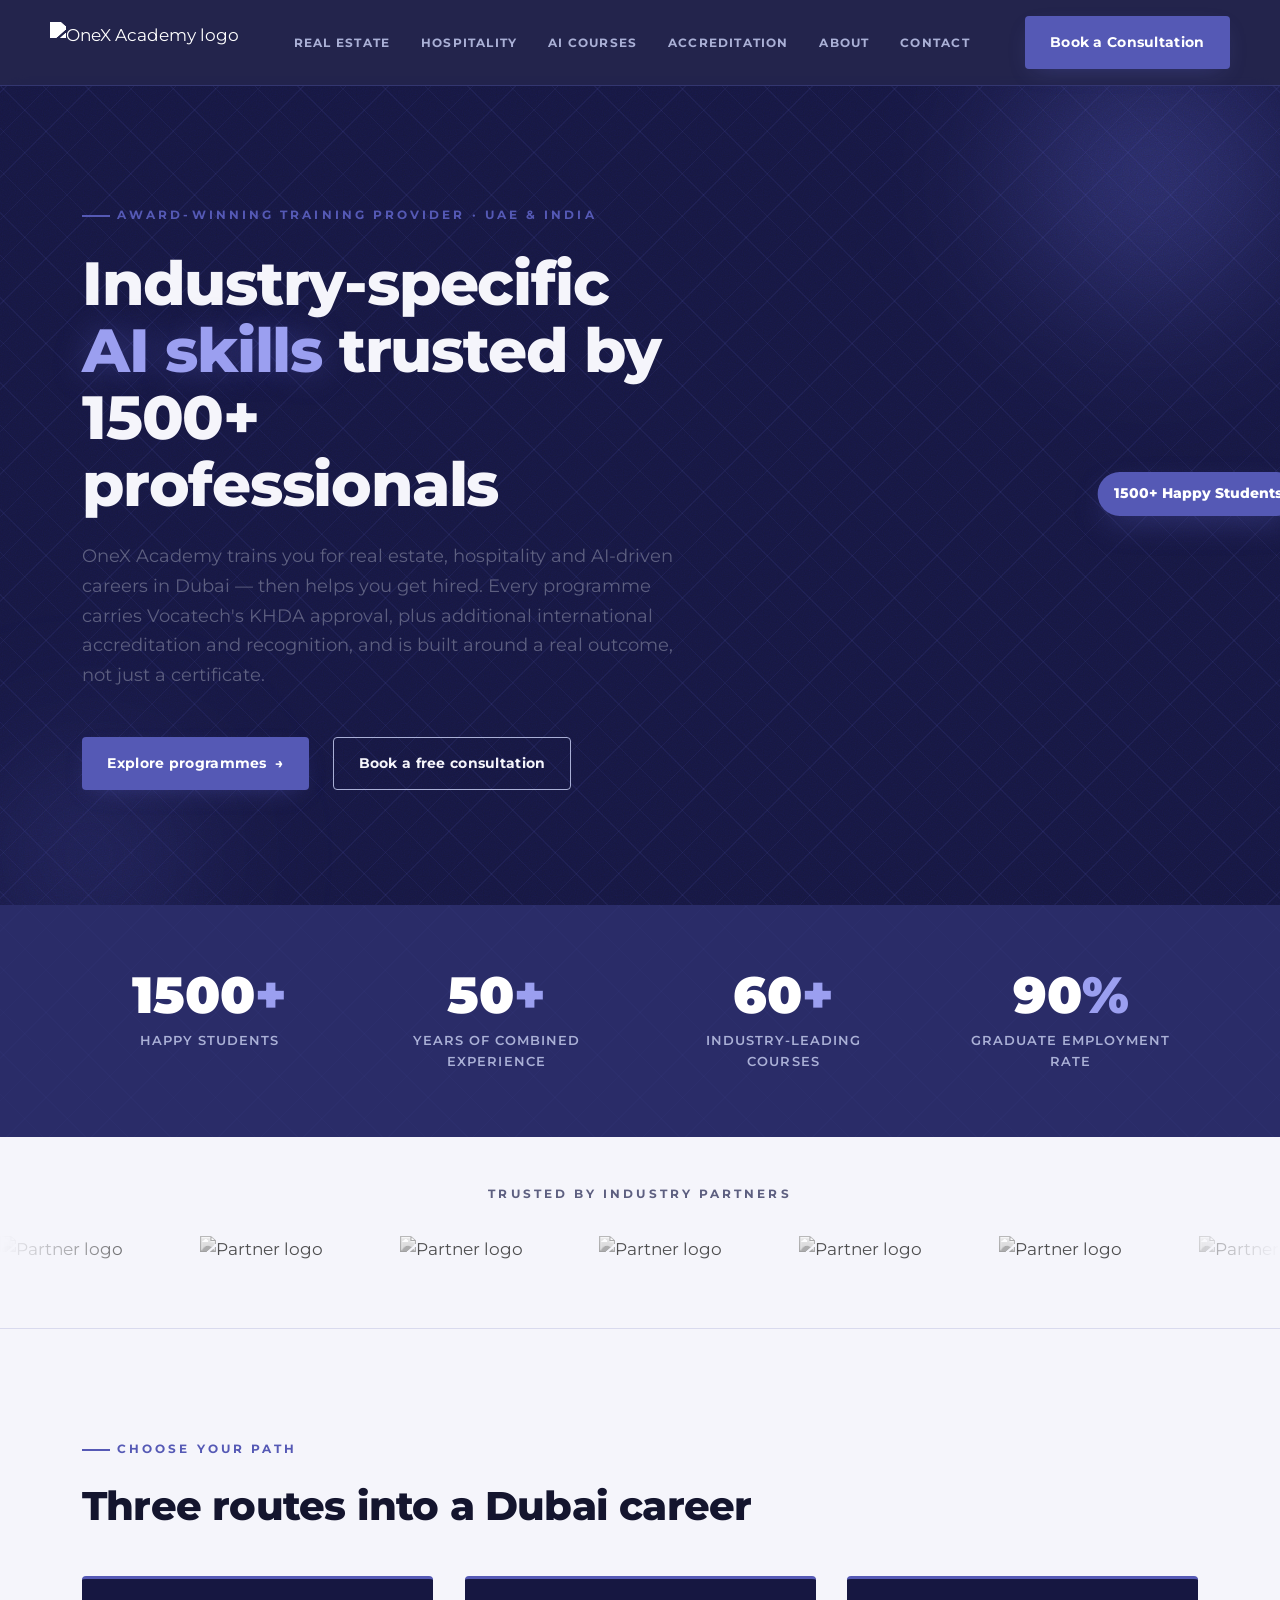
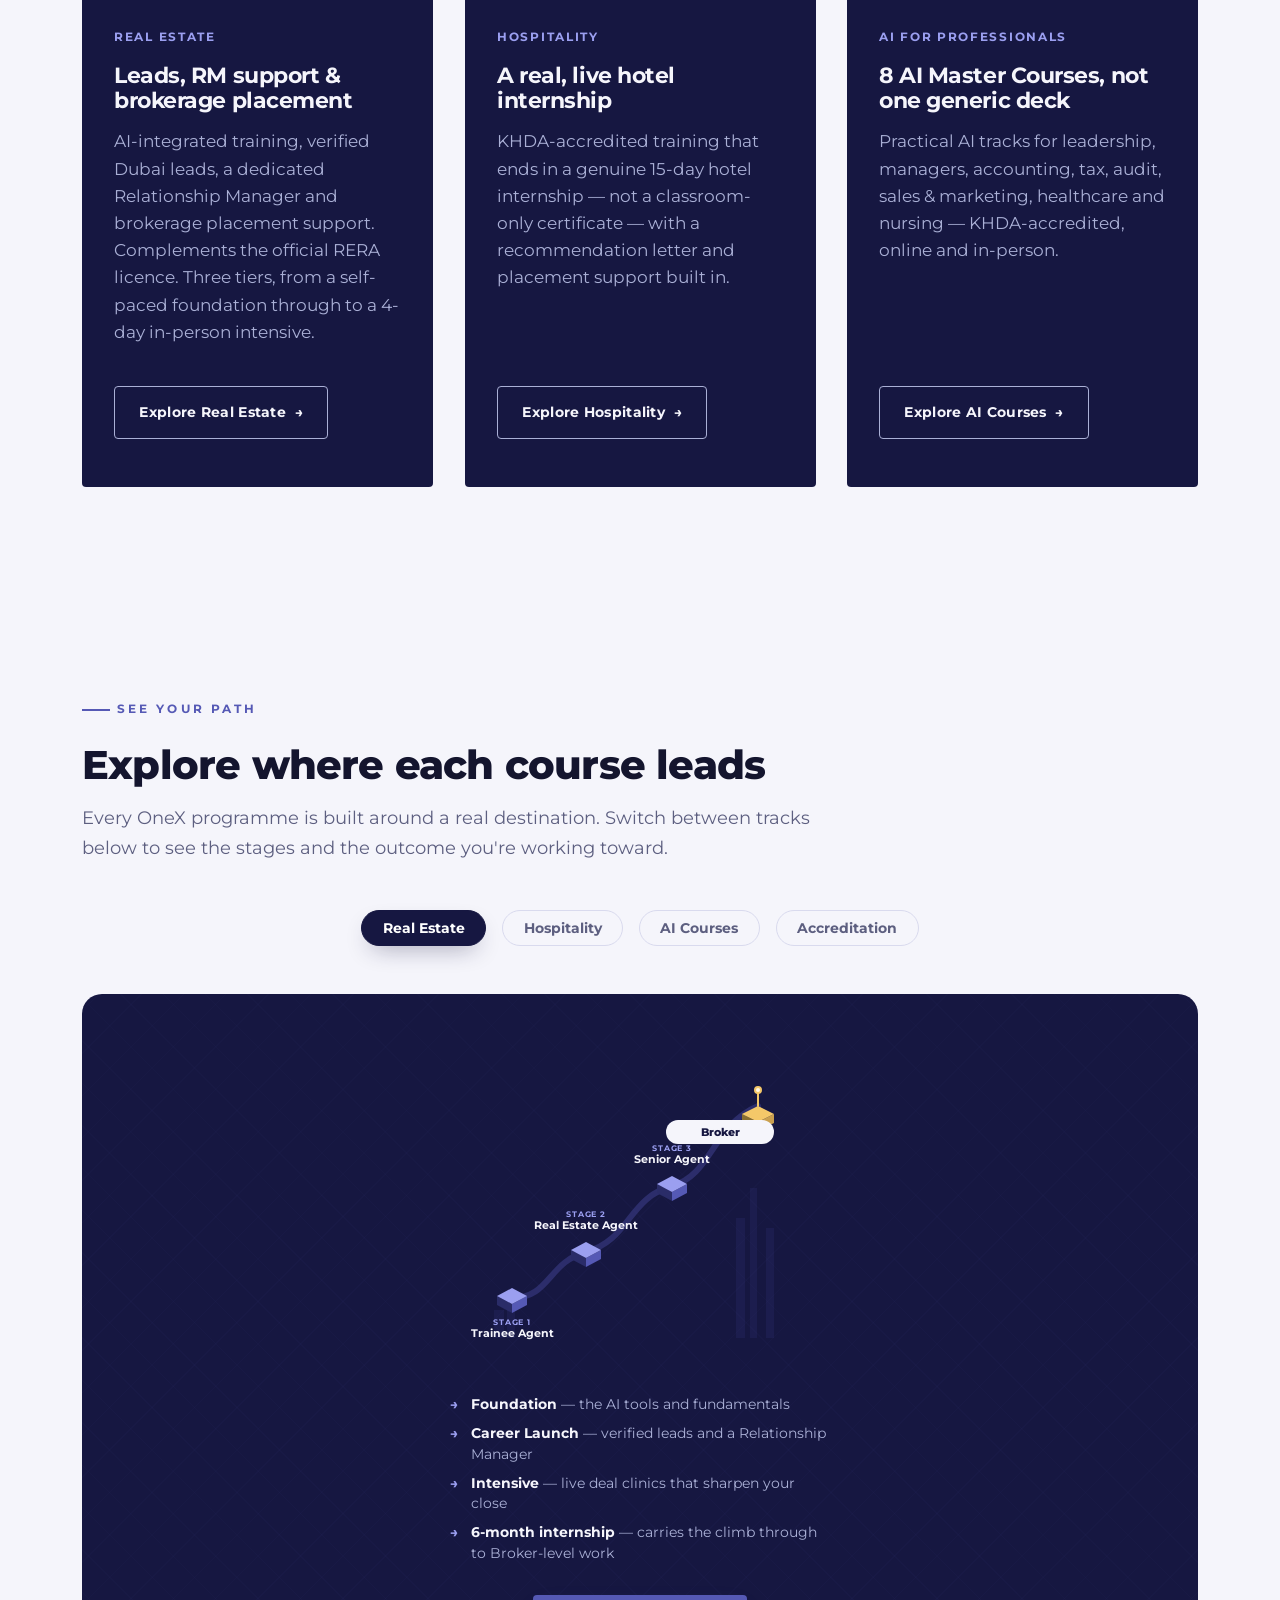
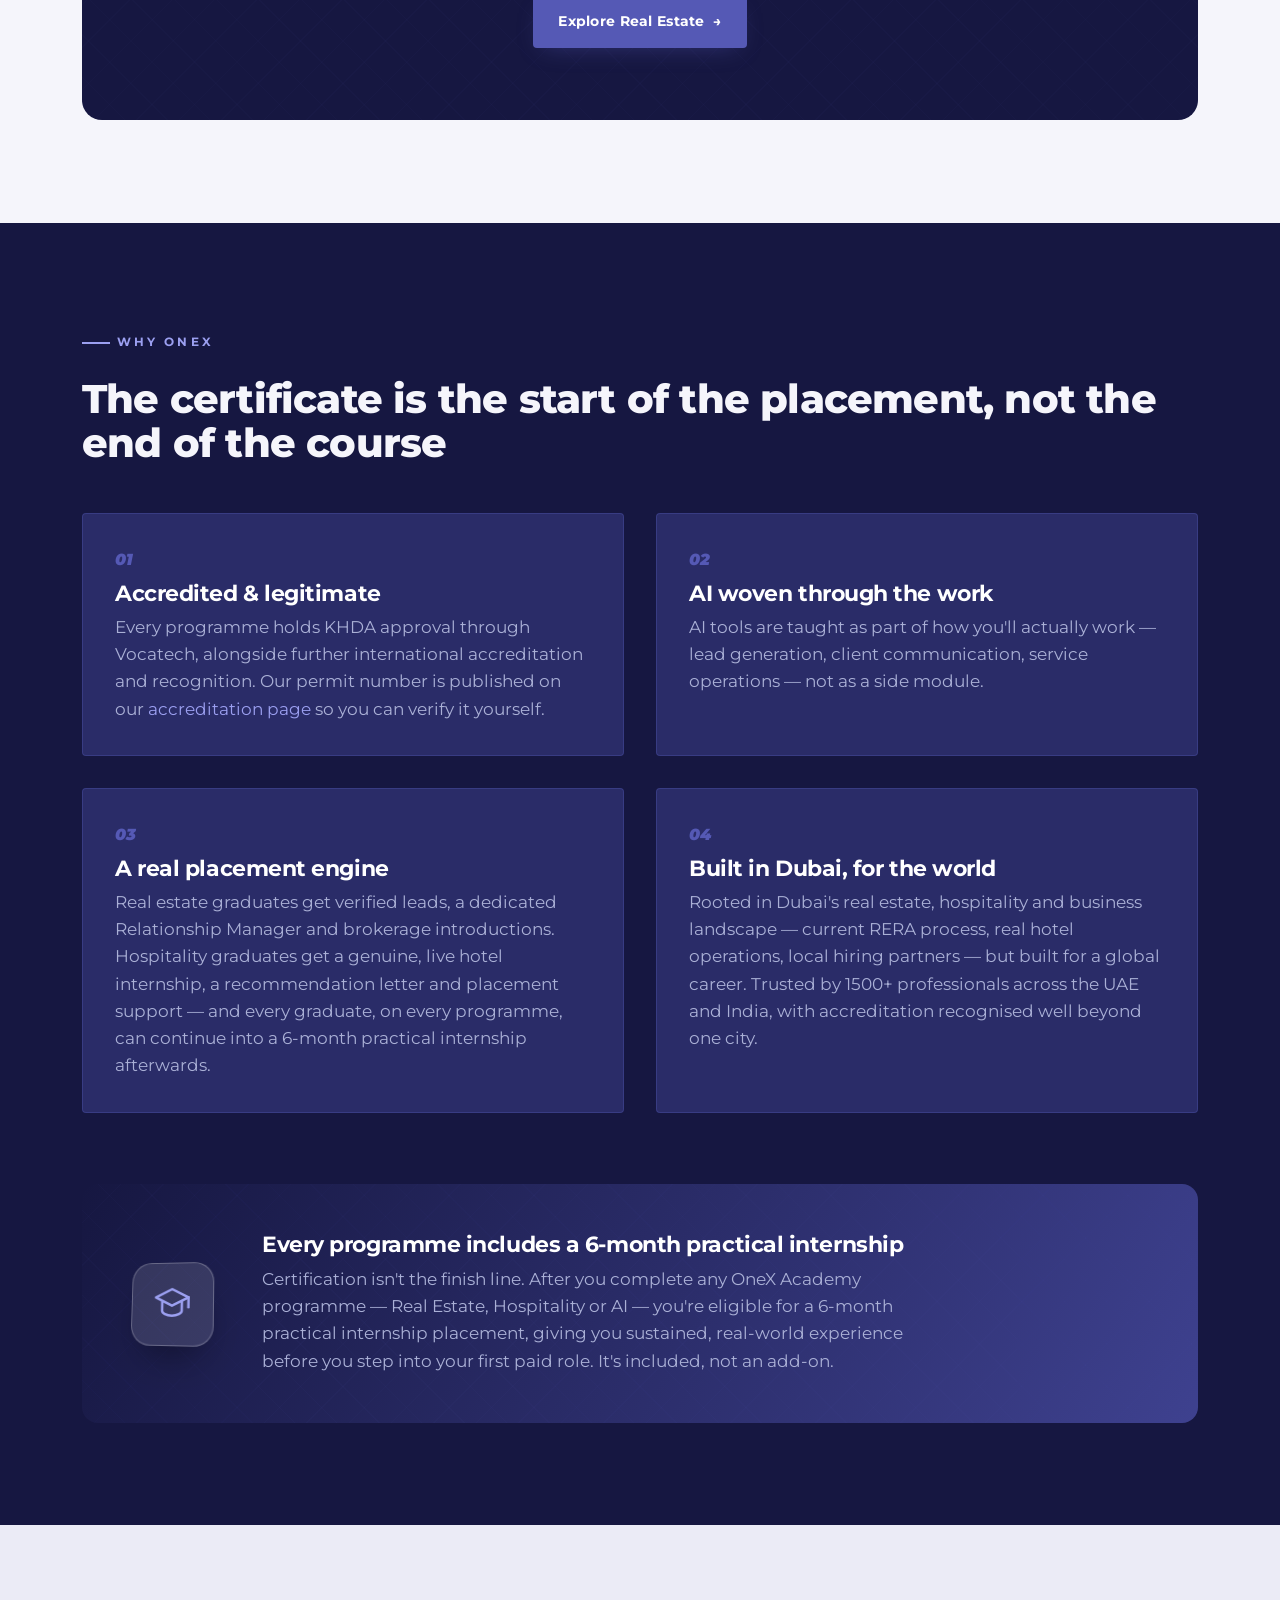
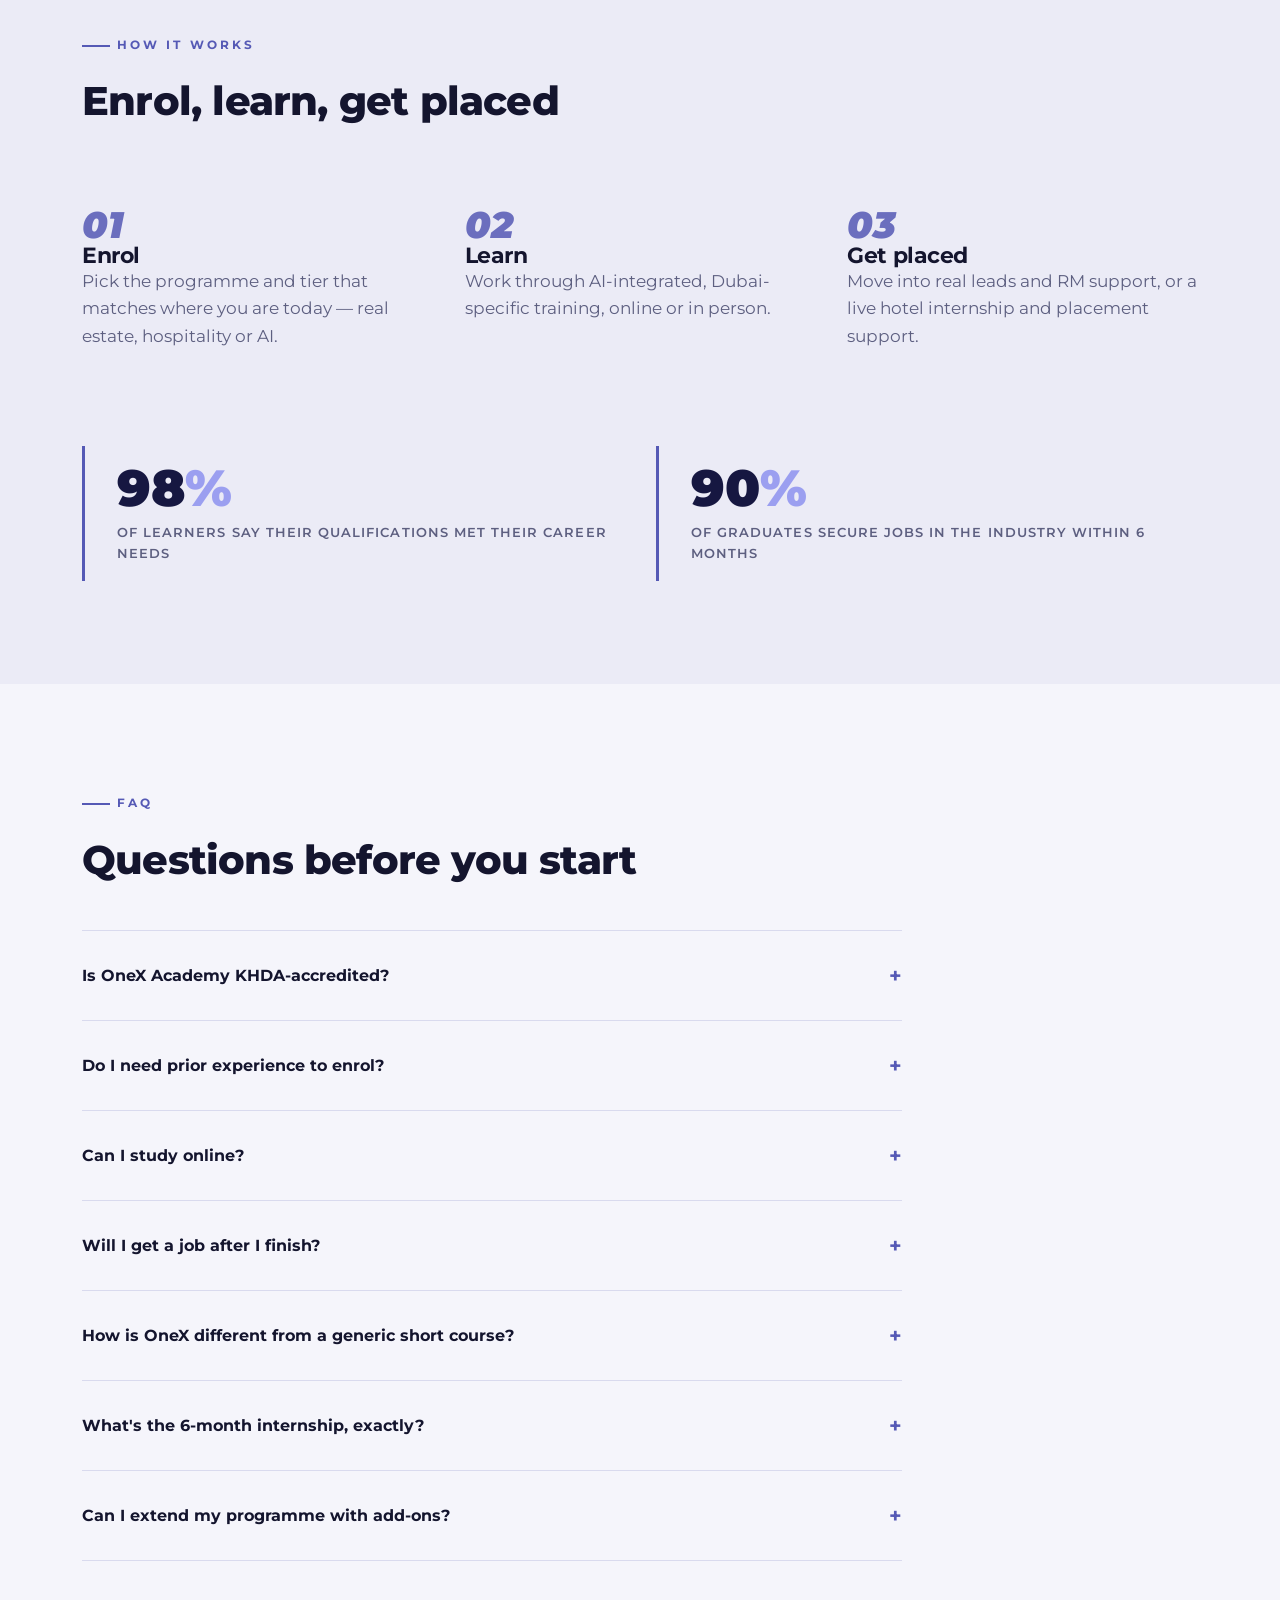
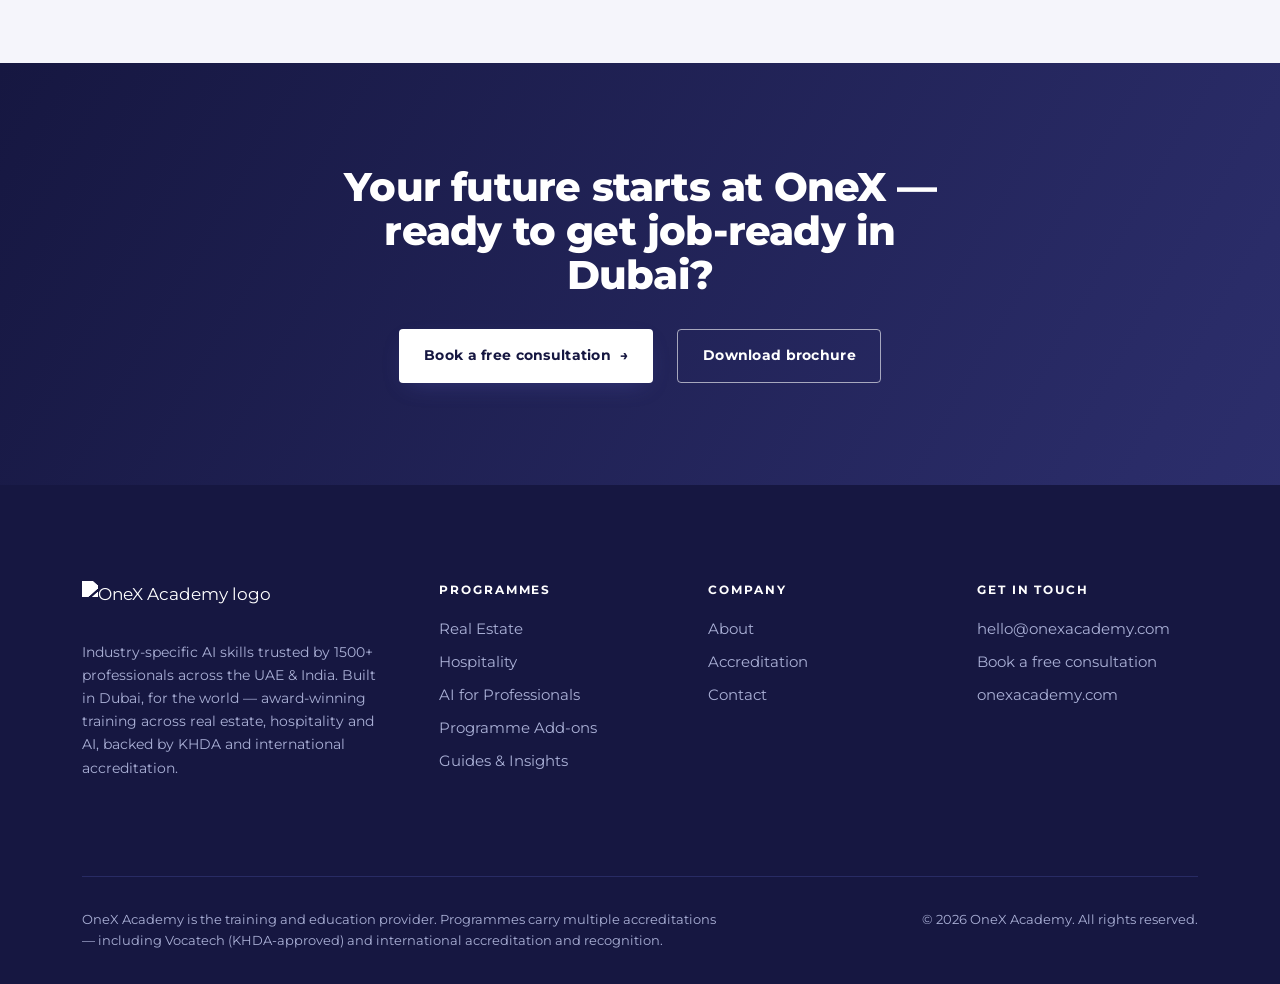
==== commit b2f34b0c: "Convert diagram captions from prose to a point-wise list Each career-path diagram's caption now list" ====
--- a/index.html
+++ b/index.html
@@ -184,7 +184,12 @@
               <g class="cp-final-pill" transform="translate(176,54)"><rect class="cp-final-pill-bg" width="108" height="24" rx="12"/><text class="cp-final-pill-text" x="54" y="16">Broker</text></g>
             </svg>
           </div>
-          <p class="cp-caption"><strong>Foundation</strong> hands you the AI tools, <strong>Career Launch</strong> puts verified leads and a Relationship Manager behind you, the <strong>Intensive</strong> sharpens your close in live deal clinics, and the <strong>6-month internship</strong> carries the climb through to Broker-level work.</p>
+          <ul class="cp-points">
+            <li><span><strong>Foundation</strong> &mdash; the AI tools and fundamentals</span></li>
+            <li><span><strong>Career Launch</strong> &mdash; verified leads and a Relationship Manager</span></li>
+            <li><span><strong>Intensive</strong> &mdash; live deal clinics that sharpen your close</span></li>
+            <li><span><strong>6-month internship</strong> &mdash; carries the climb through to Broker-level work</span></li>
+          </ul>
           <a href="/real-estate-courses-dubai/" class="btn btn--primary path-panel-cta">Explore Real Estate <span class="arrow">&rarr;</span></a>
         </div>
 
@@ -239,7 +244,11 @@
               <g class="cp-final-pill" transform="translate(58,166)"><rect class="cp-final-pill-bg" width="130" height="24" rx="12"/><text class="cp-final-pill-text" x="65" y="16">Hotel Manager</text></g>
             </svg>
           </div>
-          <p class="cp-caption"><strong>Foundation</strong> builds the fundamentals, the <strong>Hotel Career Immersion</strong> puts you on a real hotel floor for 15 days, and the <strong>6-month internship</strong> that follows orbits you steadily toward hotel-management responsibility.</p>
+          <ul class="cp-points">
+            <li><span><strong>Foundation</strong> &mdash; builds the hospitality fundamentals</span></li>
+            <li><span><strong>Hotel Career Immersion</strong> &mdash; 15 days on a real hotel floor</span></li>
+            <li><span><strong>6-month internship</strong> &mdash; orbits you steadily toward hotel-management responsibility</span></li>
+          </ul>
           <a href="/hospitality-course-dubai/" class="btn btn--primary path-panel-cta">Explore Hospitality <span class="arrow">&rarr;</span></a>
         </div>
 
@@ -295,7 +304,11 @@
               <g class="cp-final-pill" transform="translate(95,64)"><rect class="cp-final-pill-bg" width="190" height="24" rx="12"/><text class="cp-final-pill-text" x="95" y="16" style="font-size:9.5px;">Senior Specialist / Team Lead</text></g>
             </svg>
           </div>
-          <p class="cp-caption">Each AI Master Course wires in practical fundamentals first, then routes you toward <strong>specialist-level application</strong> in your field, with a <strong>6-month practical internship</strong> to put the circuit to real work.</p>
+          <ul class="cp-points">
+            <li><span><strong>Practical fundamentals</strong> &mdash; wired in from day one</span></li>
+            <li><span><strong>Specialist-level application</strong> &mdash; applied to your actual field</span></li>
+            <li><span><strong>6-month practical internship</strong> &mdash; puts the circuit to real work</span></li>
+          </ul>
           <a href="/ai-courses-dubai/" class="btn btn--primary path-panel-cta">Explore AI Courses <span class="arrow">&rarr;</span></a>
         </div>
 
@@ -322,7 +335,11 @@
               <g class="cp-final-pill" transform="translate(198,88)"><rect class="cp-final-pill-bg" width="100" height="24" rx="12"/><text class="cp-final-pill-text" x="50" y="16">Verify</text></g>
             </svg>
           </div>
-          <p class="cp-caption">You <strong>train</strong> with OneX Academy, get <strong>certified</strong> through Vocatech and our international accreditation partners, then <strong>verify</strong> it yourself &mdash; every step here is real and checkable, not just claimed.</p>
+          <ul class="cp-points">
+            <li><span><strong>Train</strong> &mdash; with OneX Academy</span></li>
+            <li><span><strong>Certify</strong> &mdash; through Vocatech and our international accreditation partners</span></li>
+            <li><span><strong>Verify</strong> &mdash; it yourself, every step here is real and checkable, not just claimed</span></li>
+          </ul>
           <a href="/accreditation/" class="btn btn--primary path-panel-cta">See Full Accreditation <span class="arrow">&rarr;</span></a>
         </div>
       </div>
--- a/style.css
+++ b/style.css
@@ -688,14 +688,17 @@
   .cp-label-title { font-size: 9.5px; }
 }
 
-/* descriptive caption tying the diagram's stages to what the programme
-   actually does at each step — sits directly under the diagram so the
-   visual and the value-prop copy read as one connected piece. */
-.cp-caption {
-  margin: var(--sp-4) auto 0; max-width: 300px; text-align: center;
-  font-size: 0.86rem; line-height: 1.65; color: var(--muted-on-ink);
-}
-.cp-caption strong { color: var(--paper); font-weight: 700; }
+/* point-wise breakdown tying each diagram stage to what it actually
+   delivers — a short hanging-indent list instead of one run-on sentence,
+   so it reads as a continuation of the diagram's own stage labels. */
+.cp-points {
+  margin: var(--sp-4) auto 0; max-width: 320px; text-align: left;
+  list-style: none; padding: 0; display: flex; flex-direction: column; gap: 0.6em;
+  font-size: 0.86rem; line-height: 1.5; color: var(--muted-on-ink);
+}
+.cp-points li { display: grid; grid-template-columns: 1em 1fr; gap: 0.5em; align-items: baseline; }
+.cp-points li::before { content: '\2192'; color: var(--accent-light); font-weight: 700; }
+.cp-points strong { color: var(--paper); font-weight: 700; }
 
 /* Reduced motion relies on the site's existing global override
    (*{animation-duration:.01ms!important;animation-iteration-count:1!important}),
@@ -785,8 +788,8 @@
   animation: pathPanelIn 0.5s var(--ease);
 }
 @keyframes pathPanelIn { from { opacity: 0; transform: translateY(10px); } to { opacity: 1; transform: translateY(0); } }
-.path-panel .cp-caption { color: var(--muted-on-ink); max-width: 380px; }
-.path-panel .cp-caption strong { color: var(--paper); }
+.path-panel .cp-points { color: var(--muted-on-ink); max-width: 380px; }
+.path-panel .cp-points strong { color: var(--paper); }
 .path-panel-cta { margin-top: var(--sp-2); }
 
 /* photo frame with 3D lift — for real learner photos reused across pages */
